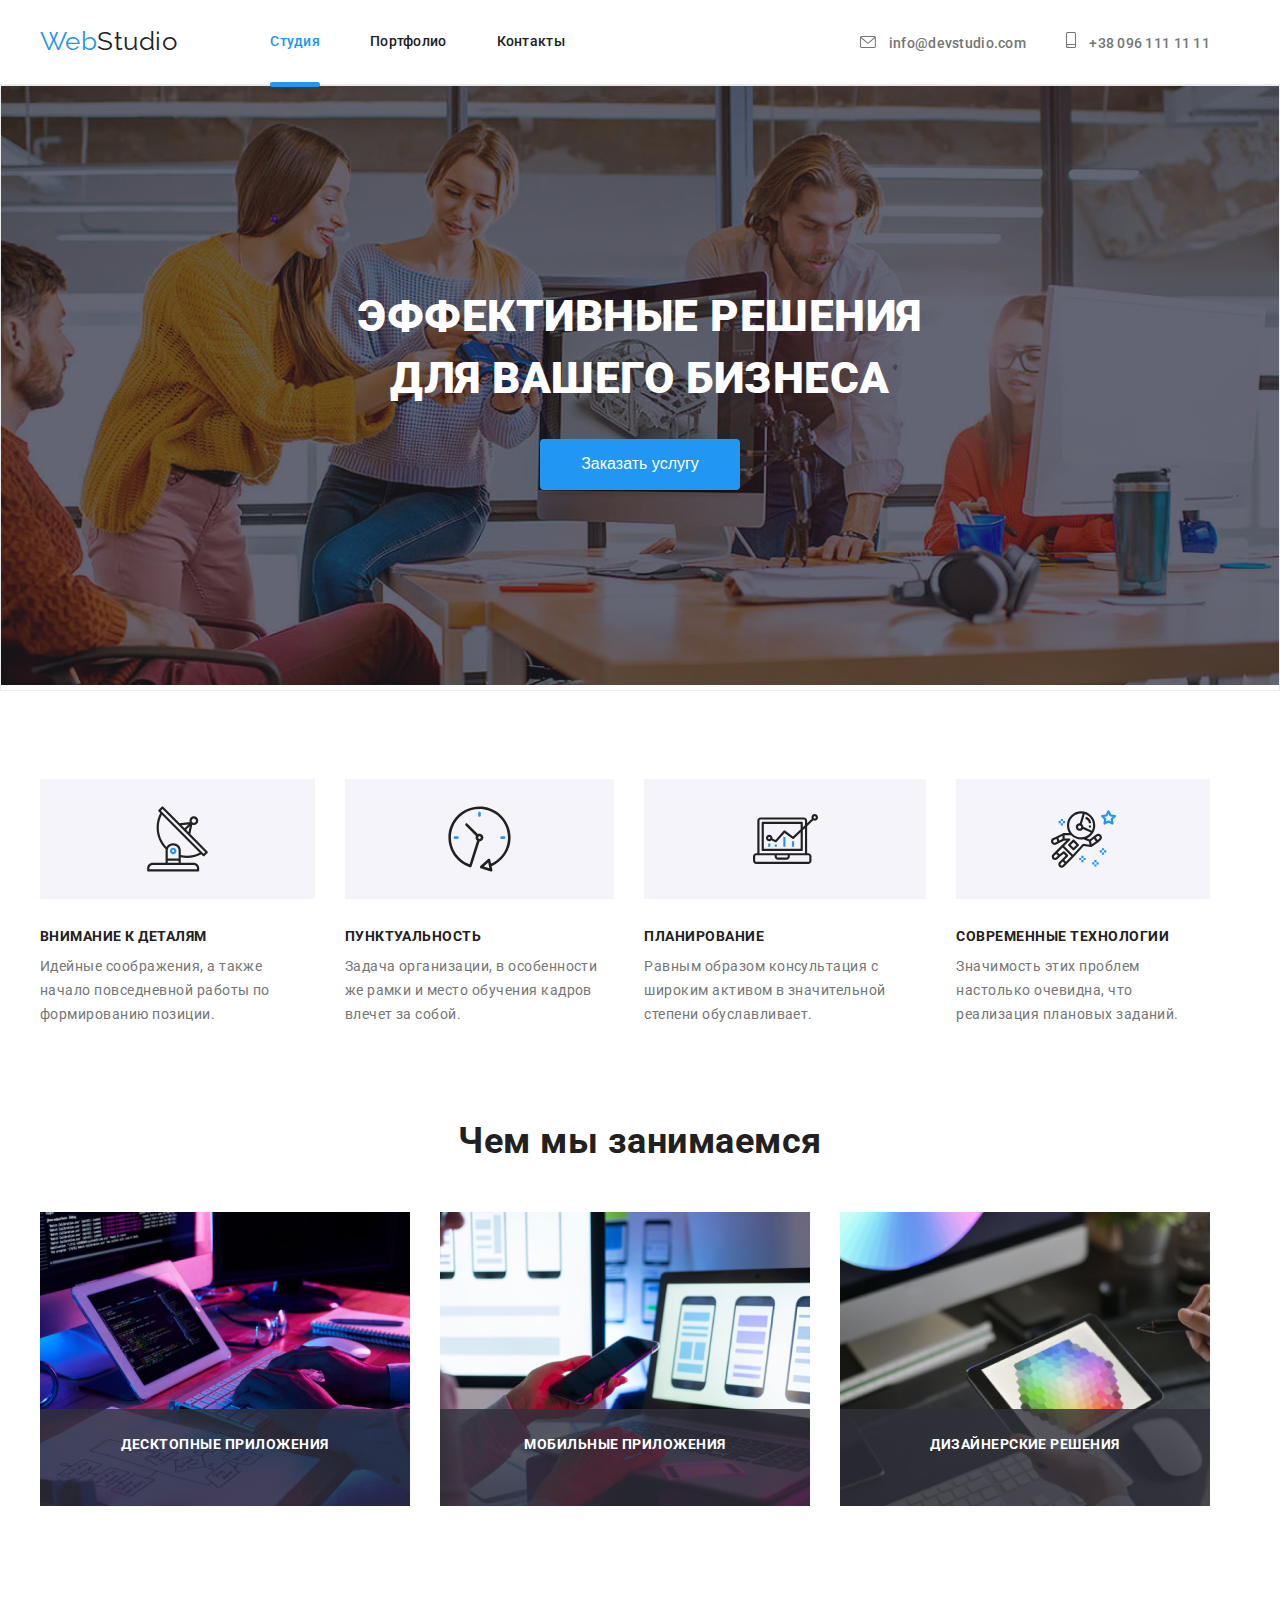
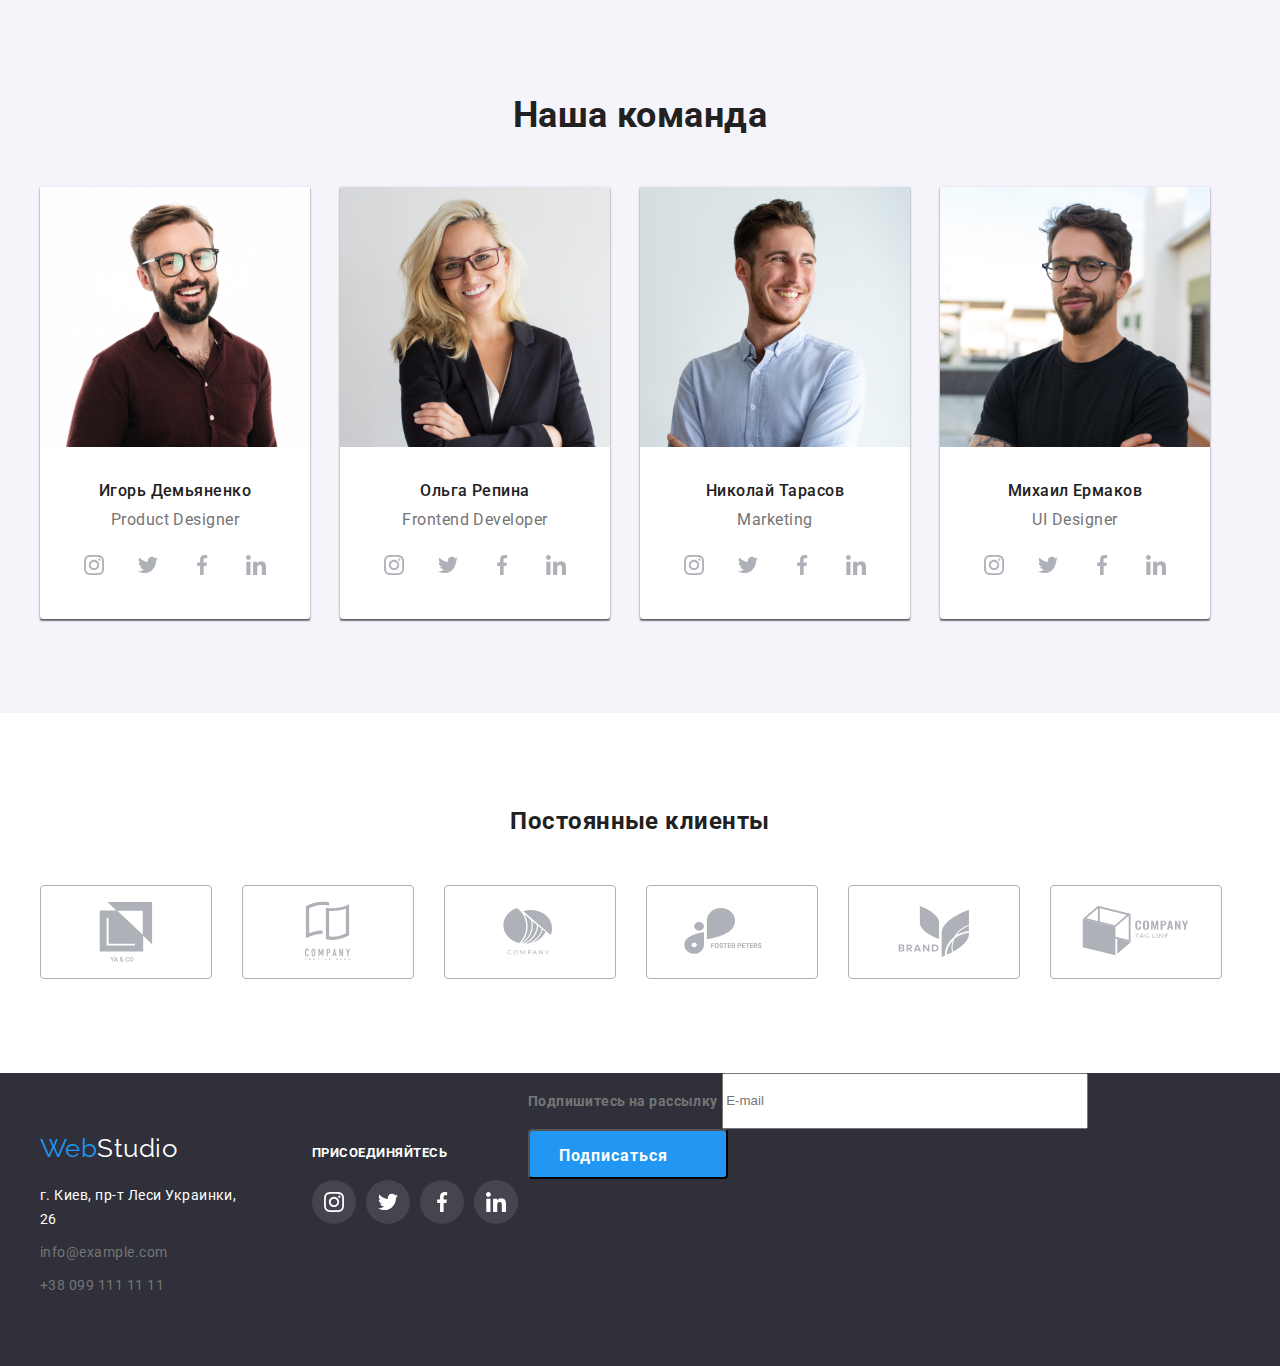
==== index.html @ f51bb078 "hw" ====
<!DOCTYPE html>
<html lang="ru">

<head>
    <meta charset="UTF-8">
    <meta http-equiv="X-UA-Compatible" content="IE=edge">
    <meta name="viewport" content="width=device-width, initial-scale=1.0">
    <title>Document</title>
    <link rel="preconnect" href="https://fonts.googleapis.com">
    <link rel="preconnect" href="https://fonts.gstatic.com" crossorigin>
    <link
        href="https://fonts.googleapis.com/css2?family=Raleway:wght@700&family=Roboto:wght@400;500;700;900&display=swap"
        rel="stylesheet">

    <link rel="stylesheet" href="https://cdnjs.cloudflare.com/ajax/libs/modern-normalize/1.1.0/modern-normalize.min.css"
        integrity="sha512-wpPYUAdjBVSE4KJnH1VR1HeZfpl1ub8YT/NKx4PuQ5NmX2tKuGu6U/JRp5y+Y8XG2tV+wKQpNHVUX03MfMFn9Q=="
        crossorigin="anonymous" referrerpolicy="no-referrer" />
    <link rel="stylesheet" href="./css/style.css" />
</head>

<body style="font-family:Roboto">

    <header class="header">
        <div class="container">
            <nav class="header-nav">
                <a href="index.html" class="logo-header" lang="en"><span class="logo-first">Web</span><span
                        class="logo-second">Studio</span></a>

                <ul class="site-nav-list">
                    <li class="item"><a href="index.html" class="link current">Студия</a></li>
                    <li class="item"><a href="portfolio.html" class="link">Портфолио</a></li>
                    <li class="item"><a href="" class="link">Контакты</a></li>
                </ul>
            </nav>
            <ul class="adress-nav">

                <li class="item"><a href="mailto:info@devstudio.com" class="header-adress">
                        <svg class="ico-adress" width="16" height="12">
                            <use href="./symbol-defs.svg#icon-mail"></use>
                        </svg>
                        info@devstudio.com</a>
                </li>

                <li class="item"><a href="tel:+380961111111" class="header-adress">
                        <svg class="ico-adress" width="10" height="16">
                            <use href="./symbol-defs.svg#icon-tel"></use>
                        </svg>
                        +38 096 111 11 11</a></li>
            </ul>
        </div>
    </header>

    <main>
        <!---------- Hero ---------->
        <div class="overlay">
            <section class="hero">

                <h1 class="hero-title">Эффективные решения<br>для вашего бизнеса</h1>
                <button type="button" cursor=pointer class="button" data-modal-open>Заказать услугу</button>

            </section>

        </div>


        <!---------- Преимущества ---------->
        <section class="section-advantage">
            <div class="container">
                <div class="container-advantage">
                    <!---------- <h2 >Преимущества WebStudio</h2> ---------->
                    <ul class="list">



                        <li class="list-item">
                            <div class="advantage-div">
                                <svg class="ico-advantage" width="65" height="70">
                                    <use href="./symbol-defs.svg#icon-antenna"></use>
                                </svg>
                            </div>
                            <h3 class="advantage-title">Внимание к деталям</h3>
                            <p class="advantage-paragraph">Идейные соображения, а также начало повседневной работы по
                                формированию позиции.</p>
                        </li>



                        <li class="list-item">
                            <div class="advantage-div">
                                <svg class="ico-advantage" width="65" height="70">
                                    <use href="./symbol-defs.svg#icon-clock"></use>
                                </svg>
                            </div>
                            <h3 class="advantage-title">Пунктуальность</h3>
                            <p class="advantage-paragraph">Задача организации, в особенности же рамки и место обучения
                                кадров влечет за собой.</p>
                        </li>
                        <li class="list-item">
                            <div class="advantage-div">
                                <svg class="ico-advantage" width="65" height="70">
                                    <use href="./symbol-defs.svg#icon-diagram"></use>
                                </svg>
                            </div>
                            <h3 class="advantage-title">Планирование</h3>
                            <p class="advantage-paragraph">Равным образом консультация с широким активом в значительной
                                степени обуславливает.</p>
                        </li>
                        <li class="list-item">
                            <div class="advantage-div">
                                <svg class="ico-advantage" width="65" height="70">
                                    <use href="./symbol-defs.svg#icon-astronaut"></use>
                                </svg>
                            </div>
                            <h3 class="advantage-title">Современные технологии</h3>
                            <p class="advantage-paragraph">Значимость этих проблем настолько очевидна, что реализация
                                плановых заданий.</p>
                        </li>
                    </ul>
                </div>
            </div>
        </section>

        <!-------- Чем мы занимаемся -------->

        <section class="projects">
            <div class="container">
                <h2 class="section-title">Чем мы занимаемся</h2>

                <ul class="projects-list">
                    <div class="parent">
                        <li class="item"><img src="images/img.jpeg" width="370" alt="pc"></li>
                        <p class="projects-title">Десктопные приложения</p>
                    </div>
                    <div class="parent">
                        <li class="item"><img src="images/box2.jpeg" width="370" alt="смарт"></li>
                        <p class="projects-title">Мобильные приложения</p>
                    </div>
                    <div class="parent">
                        <li class="item"><img src="images/box3.png" width="370" alt="дизайн"></li>
                        <p class="projects-title">Дизайнерские решения</p>
                    </div>
                </ul>
            </div>
        </section>

        <!-------- Наша команда -------->

        <section class="team">
            <div class="container">

                <h2 class="section-title">Наша команда</h2>

                <ul class="team-list">
                    <div class="card">
                        <li class="team-item">
                            <img class="team-img" src="images/img1.jpeg" width="270" alt="описание">
                            <h3 class="team-title">Игорь Демьяненко</h3>
                            <p class="team-paragraph">Product Designer</p>
                            <ul class="team-social">
                                <li class="social-item">
                                    <a href="" class="social-link">
                                        <svg class="social-icon" width=20 height=20>
                                            <use href="./symbol-defs.svg#icon-instagram"></use>
                                        </svg>
                                    </a>
                                </li>
                                <li class="social-item">
                                    <a href="" class="social-link">
                                        <svg class="social-icon" width=20 height=20>
                                            <use href="./symbol-defs.svg#icon-twitter"></use>
                                        </svg>
                                    </a>
                                </li>
                                <li class="social-item">
                                    <a href="" class="social-link">
                                        <svg class="social-icon" width=20 height=20>
                                            <use href="./symbol-defs.svg#icon-facebook"></use>
                                        </svg>
                                    </a>
                                </li>
                                <li class="social-item">
                                    <a href="" class="social-link">
                                        <svg class="social-icon" width=20 height=20>
                                            <use href="./symbol-defs.svg#icon-linkedin"></use>
                                        </svg>
                                    </a>
                                </li>
                            </ul>
                        </li>
                    </div>
                    <div class="card">
                        <li class="team-item">
                            <img class="team-img" src="images/img2.jpeg" width="270" alt="описание">
                            <h3 class="team-title">Ольга Репина</h3>
                            <p class="team-paragraph">Frontend Developer</p>
                            <ul class="team-social">
                                <li class="social-item">
                                    <a href="" class="social-link">
                                        <svg class="social-icon" width=20 height=20>
                                            <use href="./symbol-defs.svg#icon-instagram"></use>
                                        </svg>
                                    </a>
                                </li>
                                <li class="social-item">
                                    <a href="" class="social-link">
                                        <svg class="social-icon" width=20 height=20>
                                            <use href="./symbol-defs.svg#icon-twitter"></use>
                                        </svg>
                                    </a>
                                </li>
                                <li class="social-item">
                                    <a href="" class="social-link">
                                        <svg class="social-icon" width=20 height=20>
                                            <use href="./symbol-defs.svg#icon-facebook"></use>
                                        </svg>
                                    </a>
                                </li>
                                <li class="social-item">
                                    <a href="" class="social-link">
                                        <svg class="social-icon" width=20 height=20>
                                            <use href="./symbol-defs.svg#icon-linkedin"></use>
                                        </svg>
                                    </a>
                                </li>
                            </ul>
                        </li>
                    </div>
                    <div class="card">
                        <li class="team-item">
                            <img class="team-img" src="images/img3.jpeg" width="270" alt="описание">
                            <h3 class="team-title">Николай Тарасов</h3>
                            <p class="team-paragraph">Marketing</p>
                            <ul class="team-social">
                                <li class="social-item">
                                    <a href="" class="social-link">
                                        <svg class="social-icon" width=20 height=20>
                                            <use href="./symbol-defs.svg#icon-instagram"></use>
                                        </svg>
                                    </a>
                                </li>
                                <li class="social-item">
                                    <a href="" class="social-link">
                                        <svg class="social-icon" width=20 height=20>
                                            <use href="./symbol-defs.svg#icon-twitter"></use>
                                        </svg>
                                    </a>
                                </li>
                                <li class="social-item">
                                    <a href="" class="social-link">
                                        <svg class="social-icon" width=20 height=20>
                                            <use href="./symbol-defs.svg#icon-facebook"></use>
                                        </svg>
                                    </a>
                                </li>
                                <li class="social-item">
                                    <a href="" class="social-link">
                                        <svg class="social-icon" width=20 height=20>
                                            <use href="./symbol-defs.svg#icon-linkedin"></use>
                                        </svg>
                                    </a>
                                </li>
                            </ul>
                        </li>
                    </div>
                    <div class="card">
                        <li class="team-item">
                            <img class="team-img" src="images/img4.jpeg" width="270" alt="описание">
                            <h3 class="team-title">Михаил Ермаков</h3>
                            <p class="team-paragraph">UI Designer</p>
                            <ul class="team-social">
                                <li class="social-item">
                                    <a href="" class="social-link">
                                        <svg class="social-icon" width=20 height=20>
                                            <use href="./symbol-defs.svg#icon-instagram"></use>
                                        </svg>
                                    </a>
                                </li>
                                <li class="social-item">
                                    <a href="" class="social-link">
                                        <svg class="social-icon" width=20 height=20>
                                            <use href="./symbol-defs.svg#icon-twitter"></use>
                                        </svg>
                                    </a>
                                </li>
                                <li class="social-item">
                                    <a href="" class="social-link">
                                        <svg class="social-icon" width=20 height=20>
                                            <use href="./symbol-defs.svg#icon-facebook"></use>
                                        </svg>
                                    </a>
                                </li>
                                <li class="social-item">
                                    <a href="" class="social-link">
                                        <svg class="social-icon" width=20 height=20>
                                            <use href="./symbol-defs.svg#icon-linkedin"></use>
                                        </svg>
                                    </a>
                                </li>
                            </ul>
                        </li>
                    </div>
                </ul>
            </div>
        </section>

<!------ ПОСТОЯННЫЕ КЛИЕНТЫ ------>

        <section class="clients">
            <div class="container">
                <h2 class="clients-title">Постоянные клиенты</h2>
                <ul class="clients-list">
                    <li class="clients-item">
                        <a href="" class="clients-link">
                            <svg class="clients-icon" width=106 height=60>
                                <use href="./symbol-defs.svg#icon-group"></use>
                            </svg>
                        </a>
                    </li>
                    <li class="clients-item">
                        <a href="" class="clients-link">
                            <svg class="clients-icon">
                                <use href="./symbol-defs.svg#icon-two"></use>
                            </svg>
                        </a>
                    </li>
                    <li class="clients-item">
                        <a href="" class="clients-link">
                            <svg class="clients-icon">
                                <use href="./symbol-defs.svg#icon-three"></use>
                            </svg>
                        </a>
                    </li>
                    <li class="clients-item">
                        <a href="" class="clients-link">
                            <svg class="clients-icon">
                                <use href="./symbol-defs.svg#icon-four"></use>
                            </svg>
                        </a>
                    </li>
                    <li class="clients-item">
                        <a href="" class="clients-link">
                            <svg class="clients-icon">
                                <use href="./symbol-defs.svg#icon-five"></use>
                            </svg>
                        </a>
                    </li>
                    <li class="clients-item">
                        <a href="" class="clients-link">
                            <svg class="clients-icon">
                                <use href="./symbol-defs.svg#icon-six"></use>
                            </svg>
                        </a>
                    </li>
                </ul>
            </div>
        </section>
    </main>
    <!-- Футер -->
    <footer class="footer">
        <div class="container">
            <div class="test">
                <div class="footer-logo">
                    <a href="" class="link" lang="en"><span class="logo-first">Web</span><span
                            class="logo-second-footer">Studio</span></a>

                    <ul class="footer-list">
                        <li class="footer-item">
                            <address class="footer-adress">г. Киев, пр-т Леси Украинки, 26</address>
                        </li>
                        <li class="footer-item"> <a href="mailto:info@example.com"
                                class="footer-contacts">info@example.com</a>
                        </li>
                        <li class="footer-item"><a href="tel:+380991111111" class="footer-contacts">+38 099 111 11
                                11</a>
                        </li>
                    </ul>
                </div>
                <div>
                    <h5 class="social-title">ПРИСОЕДИНЯЙТЕСЬ</h5>
                    <ul class="footer-social">
                        <li class="footer-social-item">
                            <a href="" class="footer-social-link">
                                <svg class="footer-social-icon" width=20 height=20>
                                    <use href="./symbol-defs.svg#icon-instagram"></use>
                                </svg>
                            </a>
                        </li>
                        <li class="footer-social-item">
                            <a href="" class="footer-social-link">
                                <svg class="footer-social-icon" width=20 height=20>
                                    <use href="./symbol-defs.svg#icon-twitter" class="qqq"></use>
                                </svg>
                            </a>
                        </li>
                        <li class="footer-social-item">
                            <a href="" class="footer-social-link">
                                <svg class="footer-social-icon" width=20 height=20>
                                    <use href="./symbol-defs.svg#icon-facebook"></use>
                                </svg>
                            </a>
                        </li>
                        <li class="footer-social-item">
                            <a href="" class="footer-social-link">
                                <svg class="footer-social-icon" width=20 height=20>
                                    <use href="./symbol-defs.svg#icon-linkedin"></use>
                                </svg>
                            </a>
                        </li>
                    </ul>
                </div>
                </ul>
            
                    <form class="footer-submit">
                        <div class="footer-submit-container">
                            <b class="submit-title">Подпишитесь на рассылку</b>
                            
                                <label for="email" class="footer-label"></label>
                                <input type="email"
                                name="mail"
                                id="email"
                                class="footer-submit-input"
                                placeholder="E-mail">
                                <button type="submit" class="footer-submit-button">Подписаться
                                    <svg class="send-icon" width="24px" height="24px">
                                        <use href="/symbol-defs.svg#icon-send"></use>
                                    </svg>
                                </button>
                        </div>
                    </form>
                    
            </div>
        
    </footer>

<div class="backdrop is-hidden" data-modal>
    <div class="modal">
        
        
        <form class="modal-form">
            <b class="modal-title">Оставьте свои данные, мы вам перезвоним</b>
            <div class="form-field">      
                
                <label for="name" class="label-title" class="input-label">Имя</label>
                <span class="input-wrap">
                <input type="text" class="input-field" name="name" id="name" autofocus placeholder="">
                <svg class="modal-icon" width="12px" height="12px">
                    <use href="./symbol-defs.svg#icon-name"></use>
                </svg>  
                </span>
            </div>
            <div class="form-field">
                <label for="tel" class="label-title">Телефон</label>
                <span class="input-wrap">
                    <input type="text" class="input-field" name="name" id="name" autofocus placeholder="">
                    <svg class="modal-icon" width="12px" height="12px">
                        <use href="./symbol-defs.svg#icon-tel"></use>
                    </svg>  
                    </span>
            </div>
            <div class="form-field" class="label-title">
                <label for="mail" class="label-title">Почта</label>
                <span class="input-wrap">
                    <input type="text" class="input-field" name="name" id="name" autofocus placeholder="">
                    <svg class="modal-icon" width="12px" height="12px">
                        <use href="./symbol-defs.svg#icon-mail"></use>
                    </svg>  
                    </span>
            </div>
            <div class="form-field">
                <label for="comment" class="label-title">Комментарий</label>
                <textarea name="comment" id="comment" class="textarea" placeholder="Введите текст" class="modal-comment"></textarea>
            </div>
            <div class="form-field">
                <label class="checkbox-link">
                    <input type="checkbox" name="license" id="license" class="checkbox">
                    Соглашаюсь с рассылкой и принимаю 
                    <a href="">Условия договора</a>
                </label>
            </div>
            <button type="submit" class="modal-send">Отправить</button>
        </form>
        
        <button type="button" class="btn-close" data-modal-close>x</button>
    </div>
</div>

<script src="./js/modal.js"></script>
</body>

</html>
---- css/style.css ----
:root {
    --accent-color: #2196F3;
    --primary-text-color: #757575;
    --title-color: #212121;
    --background-color: #FFFFFF;
    --hero-background: #2F303A;
    --portfolio-button: #F5F4FA; 

}

body {
    background-color: #FFFFFF;
    color: #757575;
    font-family: -apple-system, BlinkMacSystemFont, 'Segoe UI', Roboto, Oxygen, Ubuntu, Cantarell, 'Open Sans', 'Helvetica Neue', sans-serif, sans-serif;
    letter-spacing: 0.03em;
    margin: 0;
}

.header {
    border-bottom: 1px solid #ECECEC;;
}

p, h1, h2, h3, h4, h5, h6 {
    margin-top: 0;
    margin-bottom: 0;
}

ul {
    margin-bottom: 0;
    margin-top: 0;
    padding-left: 0;
}

.list {
    list-style:none;
    display: flex;
    margin-bottom: 94px;
}
link {
    text-decoration: none;
}
.site-nav-list {
    list-style-type:none;
}

.container {
    width: 1200px;
    padding-left: 15px;
    padding-right: 15px;
    margin: 0 auto;
}

.header .container {
    display: flex;
    
}



.header-nav {
    display: flex;
    align-items: center;
    
}
.adress-nav {
    display: flex;
    align-items: center;
 
    

}
.adress-nav .item {
    margin-left: 10px;
    margin-right: 30px;
    list-style: none;
    padding-top: 32px;
    padding-bottom: 32px;
    
}





/* logo */
.logo-first {
    color: var(--accent-color);
    font-family: "Raleway";    
    font-weight: 700px;
    font-size: 26px;
    line-height: 1.2;
    
    
}

.logo-header {
    text-decoration: none;
}

.site-nav-list .link {
    text-decoration: none;
}

.adress-nav .header-adress {
    text-decoration: none;
}


.logo-second {
    color: var(--title-color);
    font-family: "Raleway";    
    font-weight: 700px;
    font-size: 26px;
    line-height: 1.2;
    
    
}   
/* site-nav */

.site-nav-list {
    display: flex;
    margin-left: 93px;  
   
    
    
}





.site-nav-list .link {
    display: block;
    margin-right: 50px;
    padding-top: 32px;
    padding-bottom: 32px;
    transition-timing-function: cubic-bezier(0.4, 0, 0.2, 1);
    transition-duration: 250ms;
    position: relative;
    
    

    color: var(--title-color);
    font-weight: 500;
    font-size: 14px;
    line-height: 1.14;
    letter-spacing: 0.02em;

}

.link.current::after {
    content: "";
    display: block;
    width: 100%;
    height: 5px;
    background-color: var(--accent-color);
    position: absolute;
    left: 0;
    bottom: 0;
    margin-bottom: -5px;
    border-radius: 30px;
}

.site-nav-list .link:hover,
.site-nav-list .link:focus,
.site-nav-list .link.current {
    color: var(--accent-color);
}

.adress-nav {
    display: flex;
    margin-left: auto;

}

.site-nav-list .item:last-child {
    margin-right: 0px;
    
}


/* Адрес */
.header-adress {


    color: var(--primary-text-color);
    font-weight: 500;
    font-size: 14px;
    line-height: 1.14;
    letter-spacing: 0.02em;
    

    padding-top: 32px;
    padding-bottom: 32px;
}

.header-adress:hover use,
.header-adress:focus use, 
.header-adress:hover,
.header-adress:focus {
    fill: var(--accent-color);
    color: var(--accent-color);
}

.ico-adress {
    fill: var(--primary-text-color);
    margin-right: 10px;
    transition-timing-function: cubic-bezier(0.4, 0, 0.2, 1);
    transition-duration: 250ms;
    
}

.ico-adress:hover {
    fill: var(--accent-color);
}

/* hero */
.hero {
    
    text-align: center;
    border: 1px solid #ECECEC;
    margin-bottom: 94px;
    padding: 200px 0;
    
}


 
.overlay {

    
    height: 600px;
    max-width: 1600px;
    margin-right: auto;
    margin-left: auto;
    margin-bottom: 94px;
    
    background-size: cover;
    background-position: center;
    background-repeat: no-repeat;
    background-color: #2F303A66;
    background-image: linear-gradient(
        to right,
        rgba(47, 48, 58, 0.4),
        rgba(47,48,58, 0.4)
        ),    
     url(../images/HeroOverlay.jpeg);    
}

.hero-title {

    margin-top: 0;
    margin-bottom: 0;
    color: var(--background-color);
    font-style: normal;
    font-weight: 900;
    font-size: 44px;
    line-height: 1.4;
    text-transform: uppercase;
    padding-bottom: 30px;
    

}

.button {
    background-color: var(--accent-color);
    color: var(--background-color);
    font-weight: 700px;
    font-size: 16px;
    line-height: 1.9;
    border-radius: 4px;
    box-shadow: 0px 4px 4px rgba(0, 0, 0, 0.15);
    min-width: 200px;
    border: none;
    cursor: pointer;
    padding: 10px 32px;
    transition-timing-function: cubic-bezier(0.4, 0, 0.2, 1);
    transition-duration: 250ms;
    
}

button:hover,
button:focus {
    background-color: #188CE8;
    
}









/* Преимущества */

.section-advantage .list {
    display: flex;
    margin-bottom: 94px;
    
}

.list .list-item::before {
    display: inline-block;
    content: ;
    width: 120px;
    height: 270px;
    background-size: contain;
    background-repeat: no-repeat;
    border: 1px solid ;
    background-position: center;
    
    
}
.ico-advantage {
    display: block;
    /* object-fit: contain; */
    margin-bottom: 30px;
    height: 100%;
    width: 100%;
    height: 70;
    width: 65px;
    margin-left: auto;
    margin-right: auto;
    
    
    
}


.advantage-div {
    background-color: #F5F4FA;
    height: 120px;
    
    margin-bottom: 30px;
    margin-right: 30px;
    
}



.advantage-div .list-item {
    background-color: var(--background-color)
}

.advantage-paragraph {
    margin-right: 30px;
}

.container-advantage {
    align-content: stretch;
}

.advantage-title {
    color: var(--title-color);
    font-weight: 700;
    font-size: 14px;
    line-height: 1.14;
    margin-bottom: 10px;
    text-transform: uppercase;
}

.advantage-paragraph {
    font-weight: 400px;
    font-size: 14px;
    line-height: 1.7;
    
}

/* Чем мы занимаемся */



.section-title {
    color: var(--title-color);
    font-weight: 700;
    font-size: 36px;
    line-height: 1.17;
    text-align: center;
    margin-bottom: 50px;
    
}

.parent {
    position: relative;
    width: 370px;
    height: 294px;
    margin-right: 30px;
    margin-bottom: 94px;
}

.projects-title {
    background-color:  #2F303ACC;
    color: var(--background-color);
    width: 370px;
    height: 70px;
    position: absolute;
    bottom: 0;
    text-align: center;
    padding-top: 27px;
    text-transform: uppercase;
    font-size: 14px;
    font-weight: 700;
    
}

.projects .projects-list{
    display: flex;
}

.projects-list {
    list-style: none;
}
 

/* Наша команда */

.team {
    padding: 94px 0;
    background-color: var(--portfolio-button);
}


.team-list {
    display: flex;
    
    
}
.team-list {
    list-style:none;

}

.card:not(:last-child) {
    margin-right: 30px;
}

.team-title {
    color: var(--title-color);
    font-weight: 500;
    font-size: 16px;
    line-height: 1.19;
    text-align: center;
}
.team-paragraph {
    font-size: 16px;
    line-height: 1.19;
    text-align: center;
    margin-bottom: 16px;
}
.team-img {
    padding-bottom: 30px;
}

.team-item {
    box-shadow: 0px 1px 3px rgba(0, 0, 0, 0.12), 0px 1px 1px rgba(0, 0, 0, 0.14), 0px 2px 1px rgba(0, 0, 0, 0.2);
}

.team-title {
    padding-bottom: 10px;
    border-radius: 0px 0px 4px 4px;
}

.card {
    background-color: #fff;
    border-radius:  0px 0px 4px 4px;
    box-shadow: 0px 1px 3px rgba(0, 0, 0, 0.12), 0px 1px 1px rgba(0, 0, 0, 0.14), 0px 2px 1px rgba(0, 0, 0, 0.2);   
}

.team-social {
    display: flex;
    justify-content: center;
    list-style: none;



}

.social-item {
    height: 44px;
    width: 44px;
    display: flex;
    align-items: center;
    justify-content: center;
    border-radius: 50%;
    background-color: #FFFFFF;
    margin-bottom: 30px;
    margin-right: 10px;
    transition-timing-function: cubic-bezier(0.4, 0, 0.2, 1);
    transition-duration: 250ms;

}



.social-item:hover use,
.social-item:hover {
    fill: var(--background-color);
    background-color: var(--accent-color);
    transition: cubic-bezier(0.4, 0, 0.2, 1);
}

.social-item:last-child {
    margin-right: 0px;  
}



/* ------Постоянные киенты------ */

.clients-title {
    text-align: center;
    color: var(--title-color);
    margin-top: 94px;
    margin-bottom: 50px;
}

.clients-list {
    display: flex;
    list-style: none;
    margin-bottom: 94px;

}

.clients-icon {
    
    padding-right: 25px;
    padding-left: 25px;
    justify-content: center;
    text-align: center; 
    align-items: center;
    

}

.clients-link {
    display: flex;
    width: 100%;
    height: 100%;
    justify-content: center;
    align-items: center;
}



.clients-item {
    width: 170px;
    height: 92px;
    border: 1px solid #AFB1B8;
    border-radius: 4px;
    transition-timing-function: cubic-bezier(0.4, 0, 0.2, 1);
    transition-duration: 250ms;

}

.clients-item use {
    fill: #afb1b8;
    
}

.clients-item:hover use,
.clients-item:hover {
    fill: var(--accent-color);
    border-color: var(--accent-color);
    
}

.clients-item:not(:last-child) {
    margin-right: 30px;
}

/* Футер */
.logo-second-footer{
    color: var(--background-color);
    font-family: "Raleway";    
    font-weight: 700px;
    font-size: 26px;
    line-height: 1.2;
   
}

.footer-list {
    padding-bottom: 60px;
    padding-top: 20px;
    list-style:none;
}
.footer-list .footer-item {
    margin-bottom: 9px;
}

.footer-logo {
    padding-top: 60px;
    margin-right: 70px;
}

.footer {
    background-color: var(--hero-background);

}
.footer-adress {
    color: var(--background-color);
    font-style: normal;
    font-weight: 400;
    font-size: 14px;
    line-height: 1.7;
}
.footer-contacts {
    color: var(--primary-text-color);
    font-weight: 400;
    font-size: 14px;
    line-height: 24px;
    transition-timing-function: cubic-bezier(0.4, 0, 0.2, 1);
    transition-duration: 250ms;
}
.footer-contacts:focus,
.footer-contacts:hover {
    color: var(--accent-color);
}

.test {
    display: flex;
}

.footer .link {
    text-decoration: none;
}

.footer-list .footer-contacts {
    text-decoration: none;
}

.footer-social {
    display: flex;
    justify-content: center;
    list-style: none;
}



.footer-social-link {
    display: flex;
    justify-content: center;
    text-align: center;
    
    
}

.footer-social-item:hover {
    background-color: var(--accent-color);

} 

.social-title {
    margin-top: 72px;
    margin-bottom: 20px;
    color: #FFFFFF;
    
}

.footer-social-item {
    height: 44px;
    width: 44px;
    display: flex;
    align-items: center;
    justify-content: center;
    border-radius: 50%;
    background: #FFFFFF1A;
    transition-timing-function: cubic-bezier(0.4, 0, 0.2, 1);
    transition-duration: 250ms;
    margin-bottom: 30px;
    margin-right: 10px;
}

.social-icon {
    fill: #AFB1B8;
    ;
}

.social-item:last-child {
    margin-right: 0px;  
}

.footer-social-icon {
    fill: #ffffff;
}


/* Портфолио */

/* Портфолио хедер */

.portfolio-buttons {
    display: flex;
    justify-content: center;
    margin-bottom: 50px;
    margin-top: 94px;
    list-style: none;
    
   
     
}

.portfolio-button {
    border-radius: 4px; 
    border: none;
    padding: 6px 22px;
}



.portfolio-title {
    color: var(--title-color);
    font-weight: 700;
    font-size: 18px;
    line-height: 2;
    letter-spacing: 0.06em;
    padding-left: 24px;
    padding-top: 20px;
}

.portfolio-paragraph {
    color: var(--primary-text-color);
    font-weight: 400;
    font-size: 16px;
    line-height: 1.9;
    letter-spacing: 0.03em;
    padding-left: 24px;
    padding-bottom: 20px;
    
}
.portfolio-button {
    background-color: var(--portfolio-button);
    color: var(--title-color);
    font-weight: 500;
    font-size: 16px;
    line-height: 1.6;
    letter-spacing: 0.03em;
    margin-right: 8px; 
    transition-timing-function: cubic-bezier(0.4, 0, 0.2, 1);
    transition-duration: 250ms;
}



.parent-paragraph {
    position: absolute;
    top: 0;
    left: 0;
    background-color:  #2196F3E5;
    width: 100%;
    height: 100%;
    padding-top: 63px;
    padding-bottom: 63px;
    padding-left: 24px;
    padding-right: 24px;
    font-size: 18px;
    color: #FFFFFF;
    line-height: 28px;
    transform: translateY(100%);
    transition: transform 250ms;
    
}



.portfolio-parent {
   position: relative;
   overflow: hidden;   
}

.portfolio-parent:hover .parent-paragraph {
    transform: translateY(-0%);
}



.portfolio-parent:hover .portfolio-parent {
    transform: translateY(-100%);
}



.portfolio-img {
    margin-bottom: 20px;
    width: 370px;
    height: 294px;
    
    
    
}
.portfolio-title {
    margin-bottom: 4px;
}


.portfolio-button:hover,
.portfolio-button:focus {
    color: var(--background-color);
    background-color: var(--accent-color);
    
}

/* list */

.portfolio-list {
    display: flex;
    flex-wrap: wrap;
    list-style: none;
    margin-bottom: 94px;
    
    
}

.portfolio-item {
    width: 370px;
    border-left: 1px solid #EEEEEE;
    border-right: 1px solid #EEEEEE;
    border-bottom: 1px solid #EEEEEE;
    margin-right: 30px;
    margin-bottom: 30px;
    transition-timing-function: cubic-bezier(0.4, 0, 0.2, 1);
    transition-duration: 250ms;
    
    
}




.portfolio-item:hover {
    box-shadow: 0px 1px 1px rgba(0, 0, 0, 0.12), 0px 4px 4px rgba(0, 0, 0, 0.06), 1px 4px 6px rgba(0, 0, 0, 0.16);
    
}

.portfolio-item:nth-child(3n) {
    margin-right: 0;

}

.portfolio-item:nth-last-child(-n+3) {
    margin-bottom: 0;
}



/* -------МОДАЛКА-------- */

.backdrop.is-hidden {
    opacity: 0;
    pointer-events: none;
    }


.btn-close {
    width: 30px;
    height: 30px;
    border: 1px solid #0000001A;
    border-radius: 50%;
    position: absolute;
    right: 8px;
    top: 8px;
    background-color: unset;
}

.modal {
    height: 581px;
    width: 528px;
    background-color: var(--background-color);
    border-radius: 5px;
    position: absolute;
    top: 50%;
    left: 50%;
    transform: translate(-50%, -50%);
}

.backdrop {
    position: fixed;
    width: 100vw;
    height: 100vh;
    background-color: rgba(0, 0, 0, 0.4);
    border-radius: 5px;
    left: 50%;
    top: 50%;
    transform: translate(-50%, -50%);

}

.form-field {
    display: flex;
    flex-direction: column;
    margin-right: 40px;
    margin-left: 40px;
    margin-bottom: 10px;
    margin-top: 0;
    
}

.modal-title {
    margin-top: 40px;
    margin-bottom: 12px;
    margin-right: 40px;
    margin-left: 40px;
    display: block;
    font-family: Roboto;
    font-size: 20px;
    font-style: normal;
    font-weight: 700;
    line-height: 23px;
    letter-spacing: 0.03em;
    text-align: center;
    color: var(--title-color);
    
}

.input-field {
    height: 40px;
    width: 100%;
    padding-left: 42px;
}

.input-field:focus + .input-label {
    color: red;
}

.comment-field {
    height: 120px;
    padding-bottom: 20px;
    
}

.textarea {
    resize: none;
    margin-bottom: 10px;
    padding-top: 12px;
    padding-bottom: 12px;
    padding-left: 16px;
    padding-right: 16px;
    width: 448px;
    height: 120px;
    font-size: 14px;
}

.checkbox {
    margin-right: 9px;
    display: block;
    
}

.modal-send {
    width: 200px;
    height: 50px;
    background-color: var(--accent-color);
    color: var(--background-color);
    display: block;
    margin: 0 auto;
    border: none;
    border-radius: 4px;
    
    
    
    
}

.modal-icon {
    position: absolute;
    left: 15px;
    top: 50%;
    transform: translateY(-50%);
    fill: var(--title-color);
}

.input-wrap {
    display: block;
    position: relative;
    
}

.modal-comment {
    height: 100%;
}

.label-title {
   
    margin-bottom: 4px;
    font-size: 12px;
}

.checkbox-link {
    
    margin-bottom: 30px;
    display: flex;
    white-space: nowrap;
    font-size: 14px;
    
    
}

.footer-label {
    
}

.footer-submit-button {
    background-color: var(--accent-color);
    height: 50px;
    width: 200px;
    border-radius: 4px;
    align-items: center;
    justify-content: center;
    color: var(--background-color);
    font-family: Roboto;
    font-size: 16px;
    font-style: normal;
    font-weight: 700;
    line-height: 30px;
    letter-spacing: 0.06em;
    text-align: center;
    

}

.footer-submit {
    
   
}

.footer-submit-input {
    width: 358px;
    height: 50px;
}

.submit-title {
    font-family: Roboto;
    font-size: 14px;
    font-style: normal;
    font-weight: 700;
    line-height: 16px;
    letter-spacing: 0.03em;
    text-align: left;

}

.footer-submit-container {
    justify-content: flex-end;
}
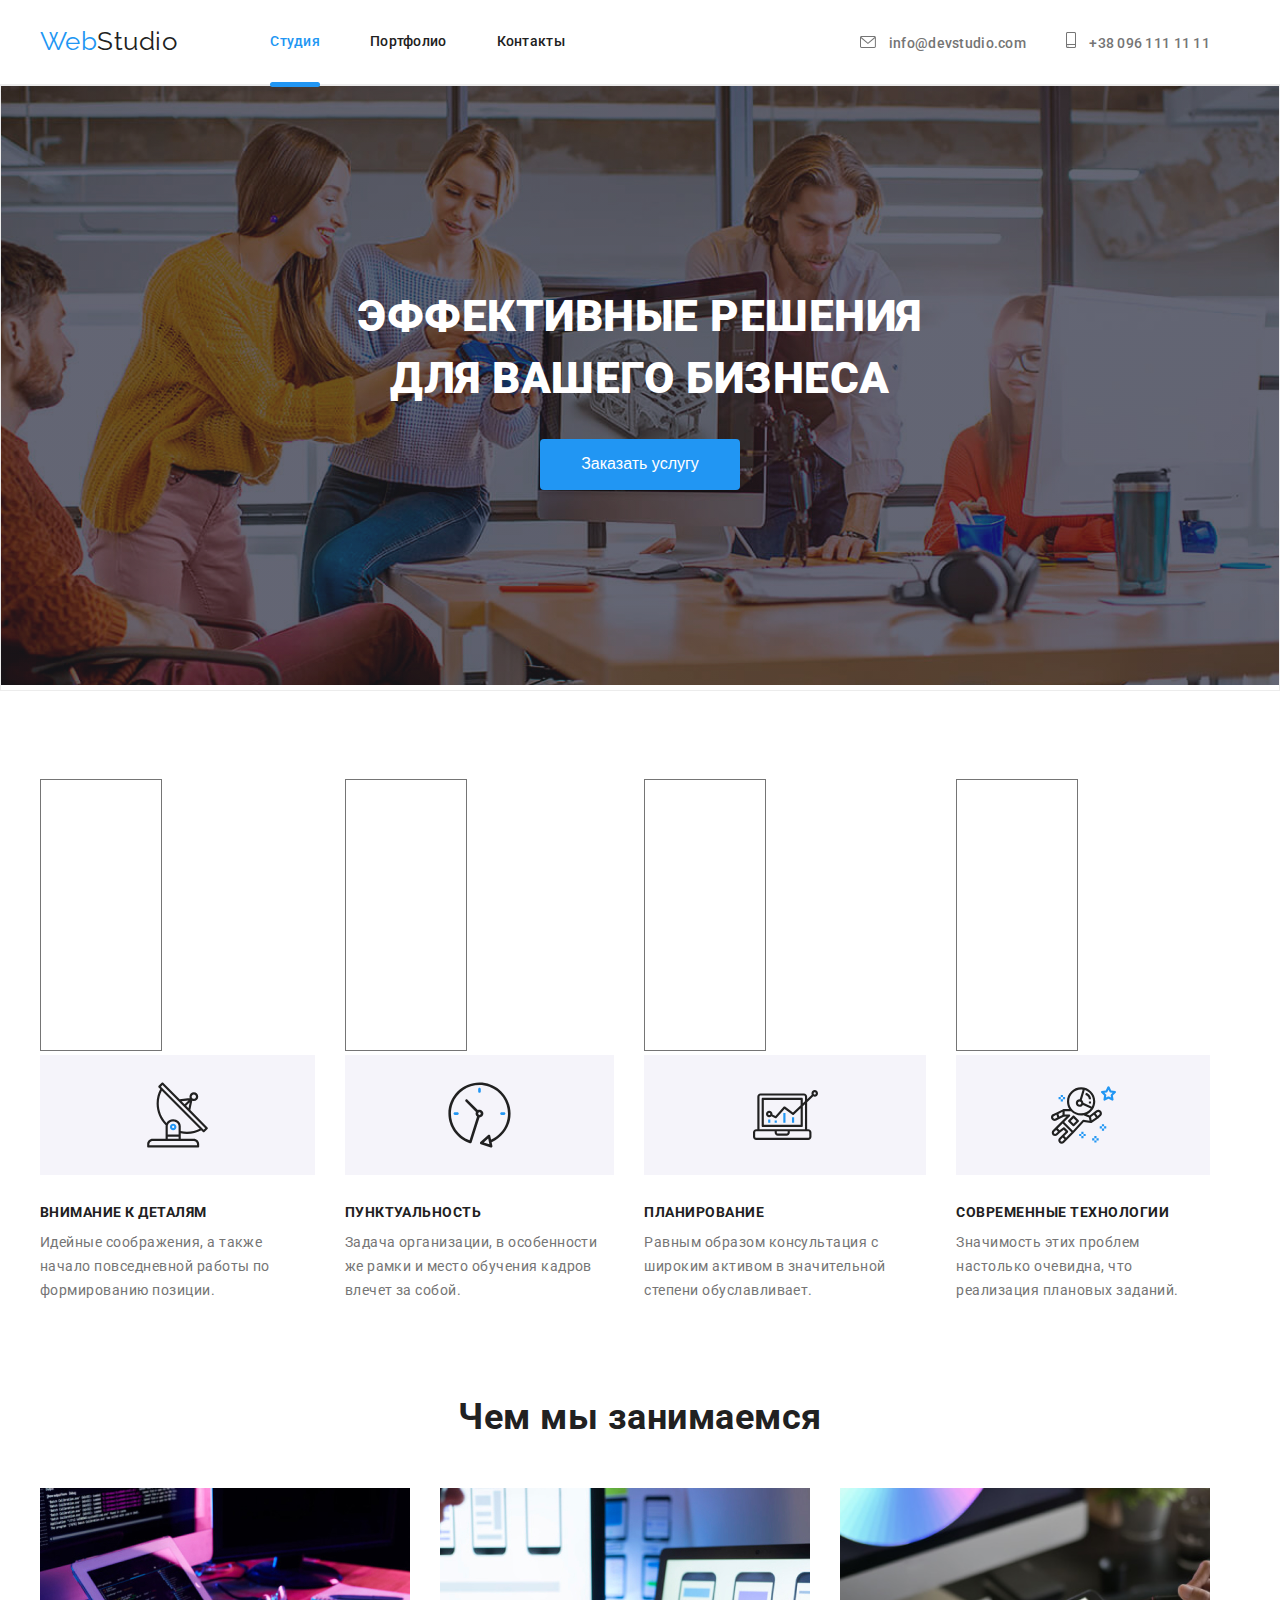
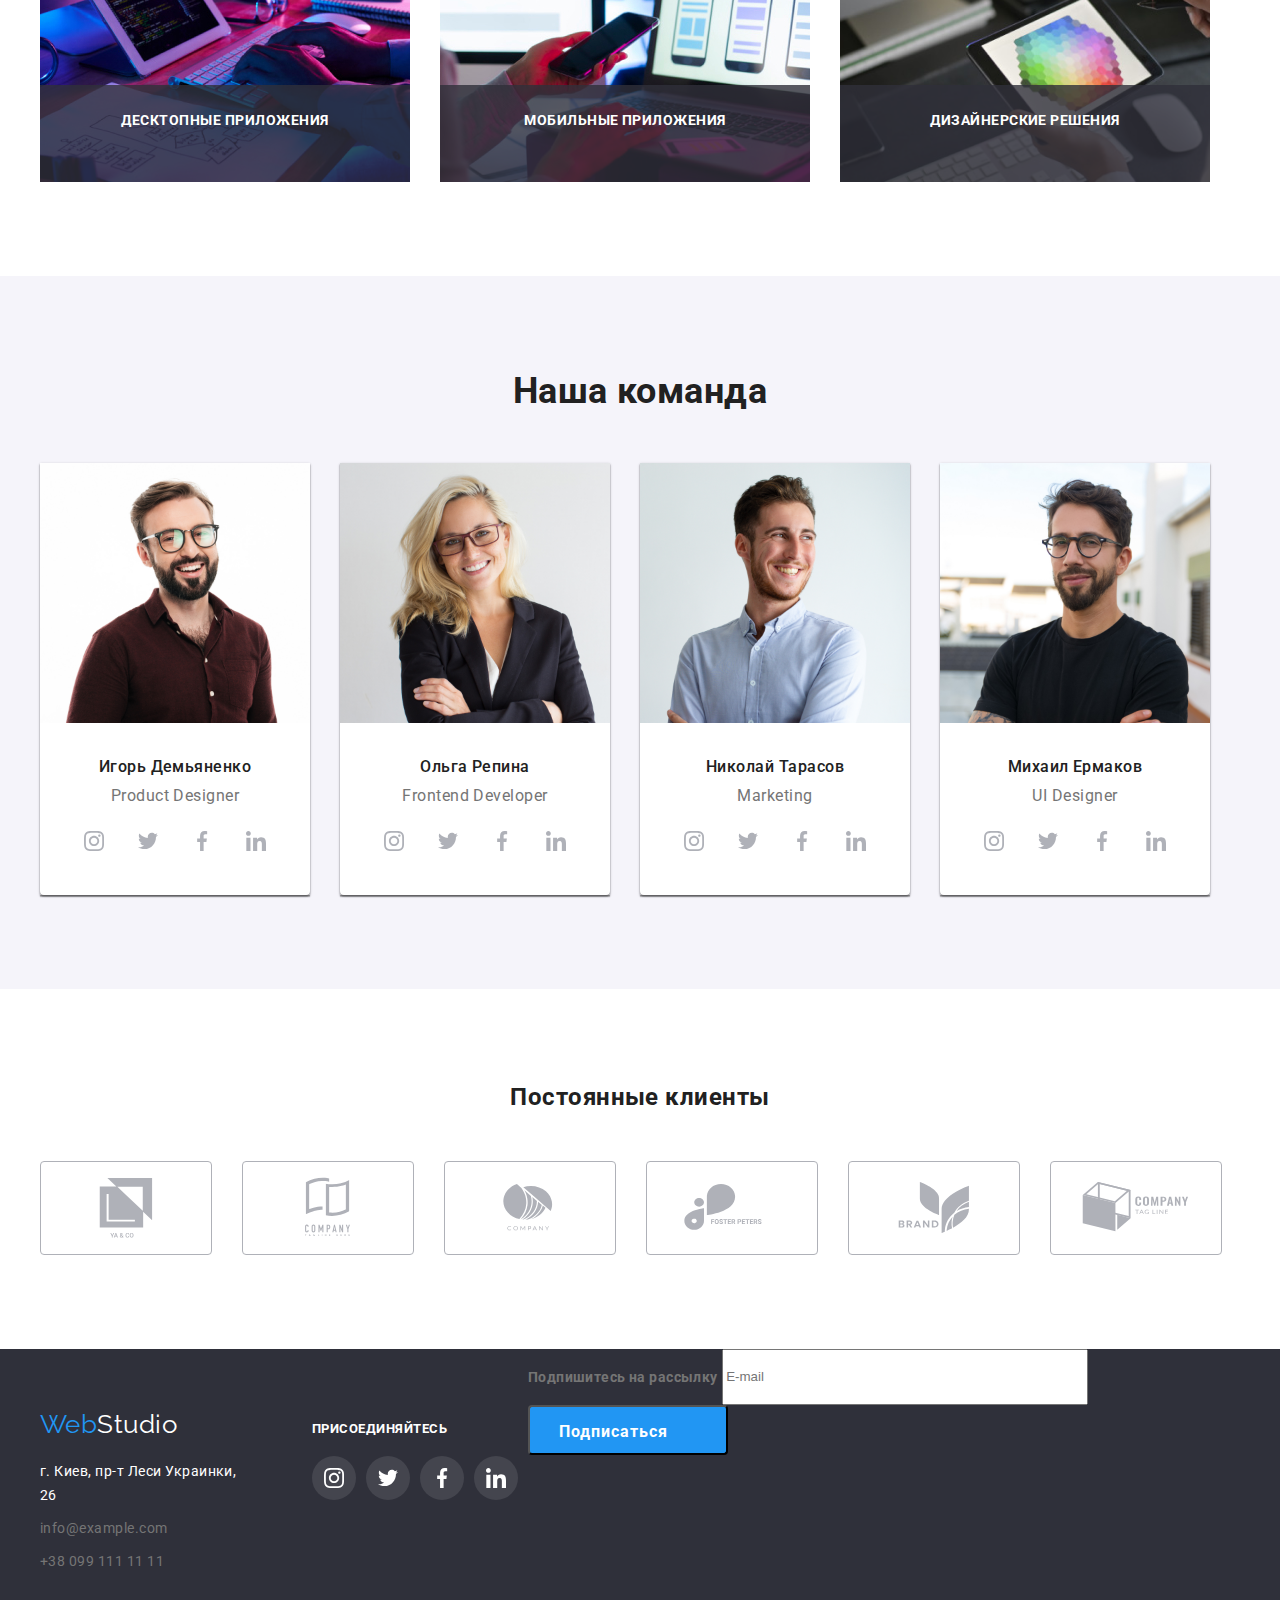
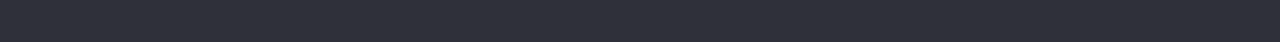
==== commit b2cb5019: "hw-test" ====
--- a/index.html
+++ b/index.html
@@ -16,6 +16,7 @@
         integrity="sha512-wpPYUAdjBVSE4KJnH1VR1HeZfpl1ub8YT/NKx4PuQ5NmX2tKuGu6U/JRp5y+Y8XG2tV+wKQpNHVUX03MfMFn9Q=="
         crossorigin="anonymous" referrerpolicy="no-referrer" />
     <link rel="stylesheet" href="./css/style.css" />
+    <link rel="stylesheet" href="./css/main.css" />
 </head>
 
 <body style="font-family:Roboto">
--- a/css/style.css
+++ b/css/style.css
@@ -305,7 +305,7 @@
 
 .list .list-item::before {
     display: inline-block;
-    content: ;
+    content: "";
     width: 120px;
     height: 270px;
     background-size: contain;
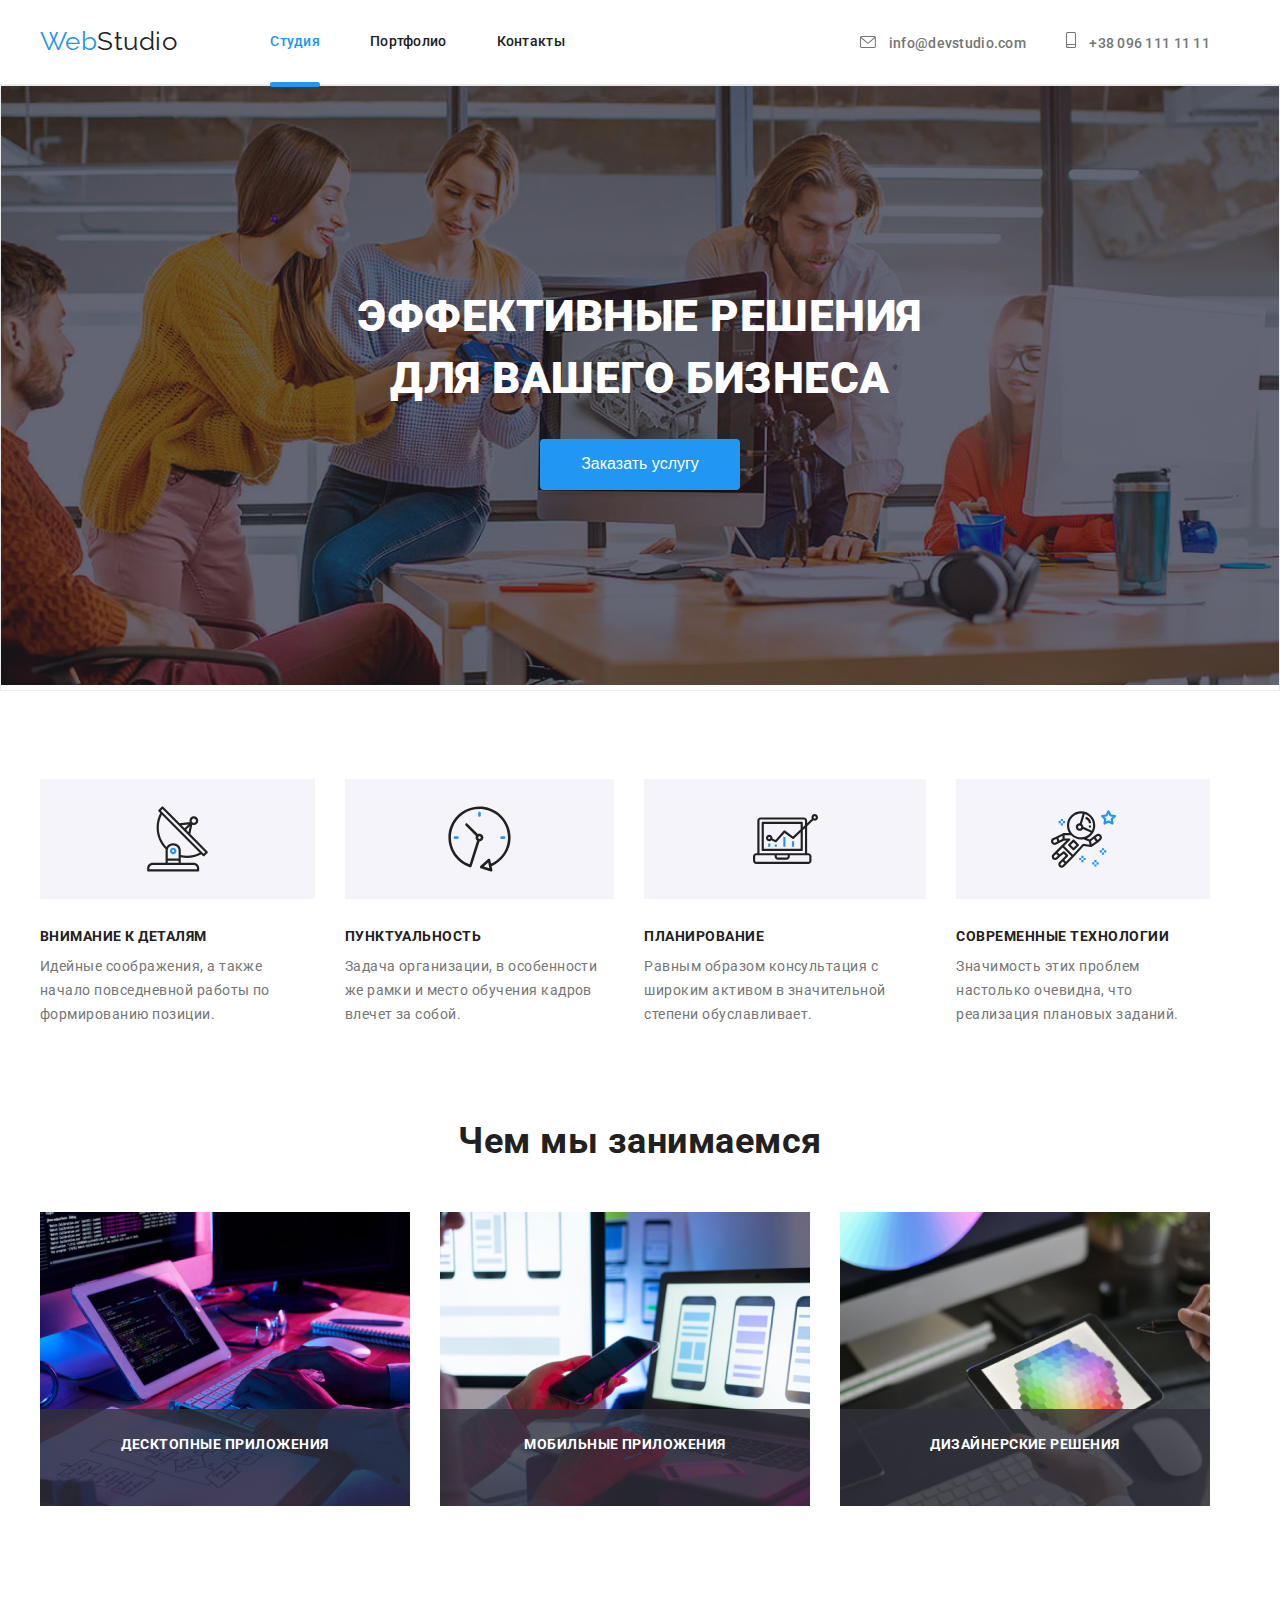
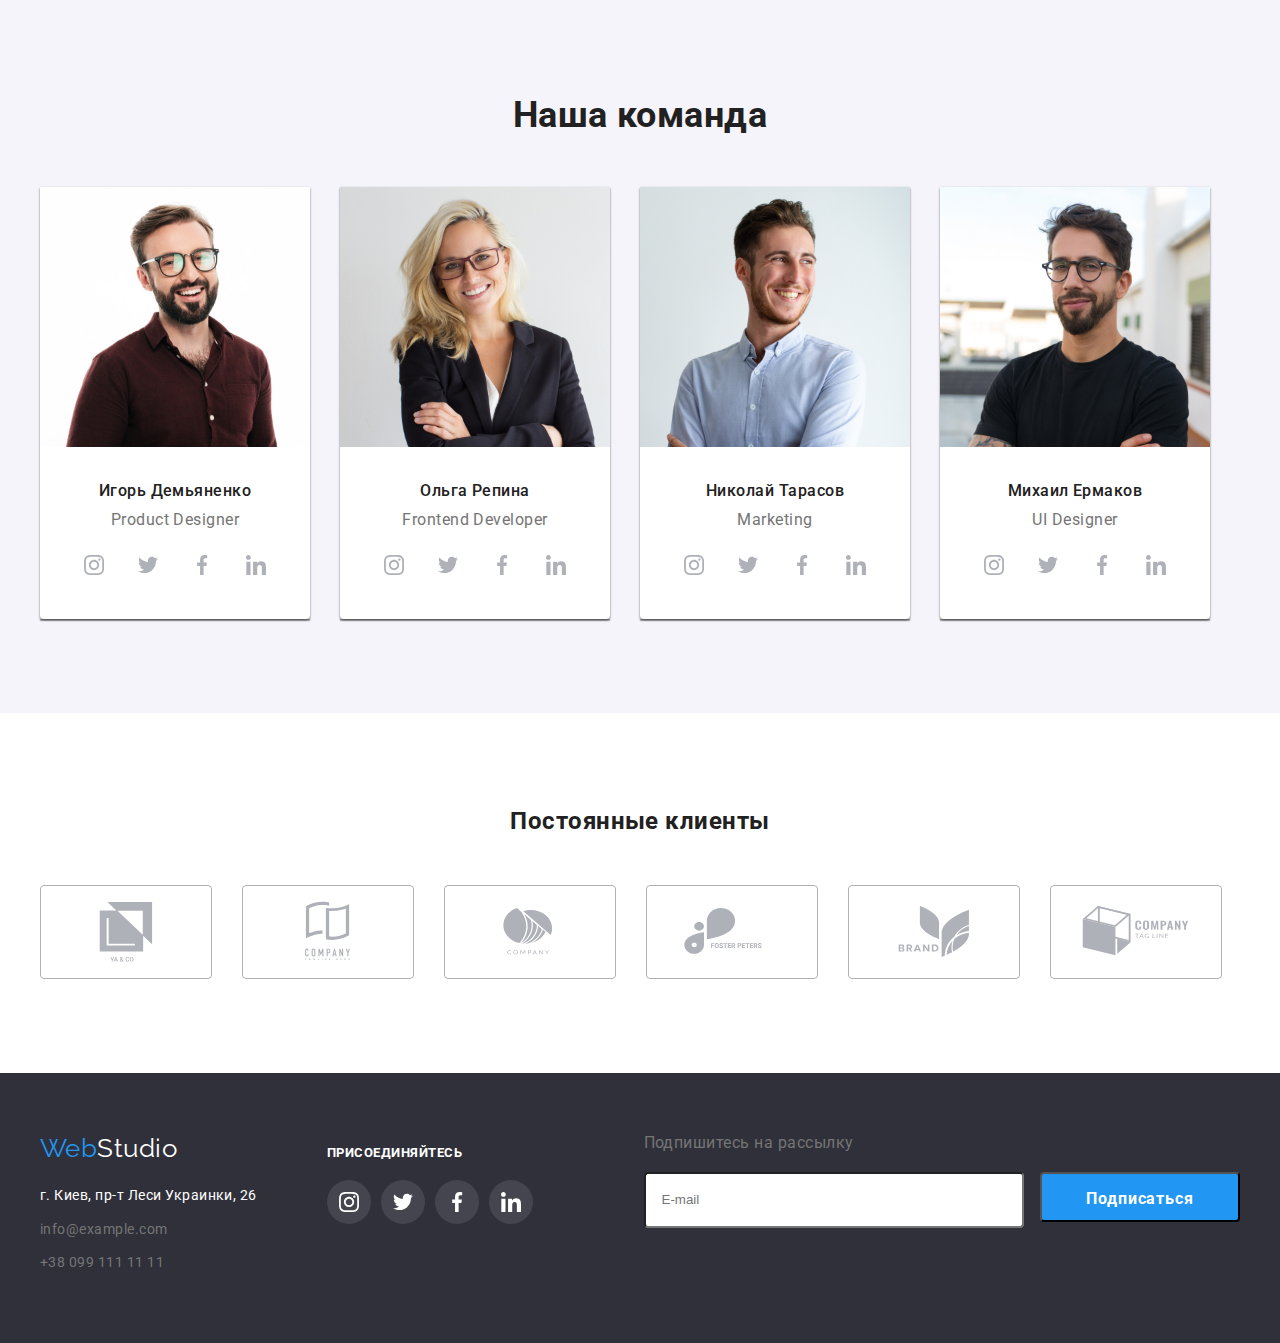
==== commit 64764f15: "hw" ====
--- a/index.html
+++ b/index.html
@@ -16,7 +16,6 @@
         integrity="sha512-wpPYUAdjBVSE4KJnH1VR1HeZfpl1ub8YT/NKx4PuQ5NmX2tKuGu6U/JRp5y+Y8XG2tV+wKQpNHVUX03MfMFn9Q=="
         crossorigin="anonymous" referrerpolicy="no-referrer" />
     <link rel="stylesheet" href="./css/style.css" />
-    <link rel="stylesheet" href="./css/main.css" />
 </head>
 
 <body style="font-family:Roboto">
@@ -304,7 +303,7 @@
             </div>
         </section>
 
-<!------ ПОСТОЯННЫЕ КЛИЕНТЫ ------>
+        <!------ ПОСТОЯННЫЕ КЛИЕНТЫ ------>
 
         <section class="clients">
             <div class="container">
@@ -359,7 +358,7 @@
     <!-- Футер -->
     <footer class="footer">
         <div class="container">
-            <div class="test">
+            <div class="footer-left-col">
                 <div class="footer-logo">
                     <a href="" class="link" lang="en"><span class="logo-first">Web</span><span
                             class="logo-second-footer">Studio</span></a>
@@ -409,83 +408,81 @@
                         </li>
                     </ul>
                 </div>
-                </ul>
-            
-                    <form class="footer-submit">
-                        <div class="footer-submit-container">
-                            <b class="submit-title">Подпишитесь на рассылку</b>
-                            
-                                <label for="email" class="footer-label"></label>
-                                <input type="email"
-                                name="mail"
-                                id="email"
-                                class="footer-submit-input"
-                                placeholder="E-mail">
-                                <button type="submit" class="footer-submit-button">Подписаться
-                                    <svg class="send-icon" width="24px" height="24px">
-                                        <use href="/symbol-defs.svg#icon-send"></use>
-                                    </svg>
-                                </button>
-                        </div>
-                    </form>
-                    
             </div>
-        
+
+            <form class="footer-submit">
+                <div class="footer-submit-container">
+
+                    <label for="email" class="footer-label">Подпишитесь на рассылку</label>
+                    <div class="d-flex">
+                        <input type="email" name="mail" id="email" class="footer-submit-input" placeholder="E-mail">
+                        <button type="submit" class="footer-submit-button">Подписаться
+                            <svg class="send-icon" width="24px" height="24px">
+                                <use href="/symbol-defs.svg#icon-send"></use>
+                            </svg>
+                        </button>
+                    </div>
+                </div>
+            </form>
+
+            <!-- </div> -->
+
     </footer>
 
-<div class="backdrop is-hidden" data-modal>
-    <div class="modal">
-        
-        
-        <form class="modal-form">
-            <b class="modal-title">Оставьте свои данные, мы вам перезвоним</b>
-            <div class="form-field">      
-                
-                <label for="name" class="label-title" class="input-label">Имя</label>
-                <span class="input-wrap">
-                <input type="text" class="input-field" name="name" id="name" autofocus placeholder="">
-                <svg class="modal-icon" width="12px" height="12px">
-                    <use href="./symbol-defs.svg#icon-name"></use>
-                </svg>  
-                </span>
-            </div>
-            <div class="form-field">
-                <label for="tel" class="label-title">Телефон</label>
-                <span class="input-wrap">
-                    <input type="text" class="input-field" name="name" id="name" autofocus placeholder="">
-                    <svg class="modal-icon" width="12px" height="12px">
-                        <use href="./symbol-defs.svg#icon-tel"></use>
-                    </svg>  
+    <div class="backdrop is-hidden" data-modal>
+        <div class="modal">
+
+
+            <form class="modal-form">
+                <b class="modal-title">Оставьте свои данные, мы вам перезвоним</b>
+                <div class="form-field">
+
+                    <label for="name" class="label-title" class="input-label">Имя</label>
+                    <span class="input-wrap">
+                        <input type="text" class="input-field" name="name" id="name" autofocus placeholder="">
+                        <svg class="modal-icon" width="12px" height="12px">
+                            <use href="./symbol-defs.svg#icon-name"></use>
+                        </svg>
                     </span>
-            </div>
-            <div class="form-field" class="label-title">
-                <label for="mail" class="label-title">Почта</label>
-                <span class="input-wrap">
-                    <input type="text" class="input-field" name="name" id="name" autofocus placeholder="">
-                    <svg class="modal-icon" width="12px" height="12px">
-                        <use href="./symbol-defs.svg#icon-mail"></use>
-                    </svg>  
+                </div>
+                <div class="form-field">
+                    <label for="tel" class="label-title">Телефон</label>
+                    <span class="input-wrap">
+                        <input type="text" class="input-field" name="name" id="name" autofocus placeholder="">
+                        <svg class="modal-icon" width="12px" height="12px">
+                            <use href="./symbol-defs.svg#icon-modal-tel"></use>
+                        </svg>
                     </span>
-            </div>
-            <div class="form-field">
-                <label for="comment" class="label-title">Комментарий</label>
-                <textarea name="comment" id="comment" class="textarea" placeholder="Введите текст" class="modal-comment"></textarea>
-            </div>
-            <div class="form-field">
-                <label class="checkbox-link">
-                    <input type="checkbox" name="license" id="license" class="checkbox">
-                    Соглашаюсь с рассылкой и принимаю 
-                    <a href="">Условия договора</a>
-                </label>
-            </div>
-            <button type="submit" class="modal-send">Отправить</button>
-        </form>
-        
-        <button type="button" class="btn-close" data-modal-close>x</button>
+                </div>
+                <div class="form-field" class="label-title">
+                    <label for="mail" class="label-title">Почта</label>
+                    <span class="input-wrap">
+                        <input type="text" class="input-field" name="name" id="name" autofocus placeholder="">
+                        <svg class="modal-icon" width="12px" height="12px">
+                            <use href="./symbol-defs.svg#icon-modal-mail"></use>
+                        </svg>
+                    </span>
+                </div>
+                <div class="form-field">
+                    <label for="comment" class="label-title">Комментарий</label>
+                    <textarea name="comment" id="comment" class="textarea" placeholder="Введите текст"
+                        class="modal-comment"></textarea>
+                </div>
+                <div class="form-field">
+                    <label class="checkbox-link">
+                        <input type="checkbox" name="license" id="license" class="checkbox">
+                        Соглашаюсь с рассылкой и принимаю
+                        <a href="">Условия договора</a>
+                    </label>
+                </div>
+                <button type="submit" class="modal-send">Отправить</button>
+            </form>
+
+            <button type="button" class="btn-close" data-modal-close>x</button>
+        </div>
     </div>
-</div>
-
-<script src="./js/modal.js"></script>
+
+    <script src="./js/modal.js"></script>
 </body>
 
 </html>--- a/css/style.css
+++ b/css/style.css
@@ -1,1047 +1,937 @@
-
-
 :root {
-    --accent-color: #2196F3;
-    --primary-text-color: #757575;
-    --title-color: #212121;
-    --background-color: #FFFFFF;
-    --hero-background: #2F303A;
-    --portfolio-button: #F5F4FA; 
-
+  --accent-color: #2196f3;
+  --primary-text-color: #757575;
+  --title-color: #212121;
+  --background-color: #ffffff;
+  --hero-background: #2f303a;
+  --portfolio-button: #f5f4fa;
 }
 
 body {
-    background-color: #FFFFFF;
-    color: #757575;
-    font-family: -apple-system, BlinkMacSystemFont, 'Segoe UI', Roboto, Oxygen, Ubuntu, Cantarell, 'Open Sans', 'Helvetica Neue', sans-serif, sans-serif;
-    letter-spacing: 0.03em;
-    margin: 0;
+  background-color: #ffffff;
+  color: #757575;
+  font-family: -apple-system, BlinkMacSystemFont, "Segoe UI", Roboto, Oxygen,
+    Ubuntu, Cantarell, "Open Sans", "Helvetica Neue", sans-serif, sans-serif;
+  letter-spacing: 0.03em;
+  margin: 0;
 }
 
 .header {
-    border-bottom: 1px solid #ECECEC;;
-}
-
-p, h1, h2, h3, h4, h5, h6 {
-    margin-top: 0;
-    margin-bottom: 0;
+  border-bottom: 1px solid #ececec;
+}
+
+p,
+h1,
+h2,
+h3,
+h4,
+h5,
+h6 {
+  margin-top: 0;
+  margin-bottom: 0;
 }
 
 ul {
-    margin-bottom: 0;
-    margin-top: 0;
-    padding-left: 0;
+  margin-bottom: 0;
+  margin-top: 0;
+  padding-left: 0;
 }
 
 .list {
-    list-style:none;
-    display: flex;
-    margin-bottom: 94px;
+  list-style: none;
+  display: flex;
+  margin-bottom: 94px;
 }
 link {
-    text-decoration: none;
+  text-decoration: none;
 }
 .site-nav-list {
-    list-style-type:none;
+  list-style-type: none;
 }
 
 .container {
-    width: 1200px;
-    padding-left: 15px;
-    padding-right: 15px;
-    margin: 0 auto;
+  width: 1200px;
+  padding-left: 15px;
+  padding-right: 15px;
+  margin: 0 auto;
 }
 
 .header .container {
-    display: flex;
-    
-}
-
-
+  display: flex;
+}
 
 .header-nav {
-    display: flex;
-    align-items: center;
-    
+  display: flex;
+  align-items: center;
 }
 .adress-nav {
-    display: flex;
-    align-items: center;
- 
-    
-
+  display: flex;
+  align-items: center;
 }
 .adress-nav .item {
-    margin-left: 10px;
-    margin-right: 30px;
-    list-style: none;
-    padding-top: 32px;
-    padding-bottom: 32px;
-    
-}
-
-
-
-
+  margin-left: 10px;
+  margin-right: 30px;
+  list-style: none;
+  padding-top: 32px;
+  padding-bottom: 32px;
+}
 
 /* logo */
 .logo-first {
-    color: var(--accent-color);
-    font-family: "Raleway";    
-    font-weight: 700px;
-    font-size: 26px;
-    line-height: 1.2;
-    
-    
+  color: var(--accent-color);
+  font-family: "Raleway";
+  font-weight: 700px;
+  font-size: 26px;
+  line-height: 1.2;
 }
 
 .logo-header {
-    text-decoration: none;
+  text-decoration: none;
 }
 
 .site-nav-list .link {
-    text-decoration: none;
+  text-decoration: none;
 }
 
 .adress-nav .header-adress {
-    text-decoration: none;
-}
-
+  text-decoration: none;
+}
 
 .logo-second {
-    color: var(--title-color);
-    font-family: "Raleway";    
-    font-weight: 700px;
-    font-size: 26px;
-    line-height: 1.2;
-    
-    
-}   
+  color: var(--title-color);
+  font-family: "Raleway";
+  font-weight: 700px;
+  font-size: 26px;
+  line-height: 1.2;
+}
 /* site-nav */
 
 .site-nav-list {
-    display: flex;
-    margin-left: 93px;  
-   
-    
-    
-}
-
-
-
-
+  display: flex;
+  margin-left: 93px;
+}
 
 .site-nav-list .link {
-    display: block;
-    margin-right: 50px;
-    padding-top: 32px;
-    padding-bottom: 32px;
-    transition-timing-function: cubic-bezier(0.4, 0, 0.2, 1);
-    transition-duration: 250ms;
-    position: relative;
-    
-    
-
-    color: var(--title-color);
-    font-weight: 500;
-    font-size: 14px;
-    line-height: 1.14;
-    letter-spacing: 0.02em;
-
+  display: block;
+  margin-right: 50px;
+  padding-top: 32px;
+  padding-bottom: 32px;
+  transition-timing-function: cubic-bezier(0.4, 0, 0.2, 1);
+  transition-duration: 250ms;
+  position: relative;
+
+  color: var(--title-color);
+  font-weight: 500;
+  font-size: 14px;
+  line-height: 1.14;
+  letter-spacing: 0.02em;
 }
 
 .link.current::after {
-    content: "";
-    display: block;
-    width: 100%;
-    height: 5px;
-    background-color: var(--accent-color);
-    position: absolute;
-    left: 0;
-    bottom: 0;
-    margin-bottom: -5px;
-    border-radius: 30px;
+  content: "";
+  display: block;
+  width: 100%;
+  height: 5px;
+  background-color: var(--accent-color);
+  position: absolute;
+  left: 0;
+  bottom: 0;
+  margin-bottom: -5px;
+  border-radius: 30px;
 }
 
 .site-nav-list .link:hover,
 .site-nav-list .link:focus,
 .site-nav-list .link.current {
-    color: var(--accent-color);
+  color: var(--accent-color);
 }
 
 .adress-nav {
-    display: flex;
-    margin-left: auto;
-
+  display: flex;
+  margin-left: auto;
 }
 
 .site-nav-list .item:last-child {
-    margin-right: 0px;
-    
-}
-
+  margin-right: 0px;
+}
 
 /* Адрес */
 .header-adress {
-
-
-    color: var(--primary-text-color);
-    font-weight: 500;
-    font-size: 14px;
-    line-height: 1.14;
-    letter-spacing: 0.02em;
-    
-
-    padding-top: 32px;
-    padding-bottom: 32px;
+  color: var(--primary-text-color);
+  font-weight: 500;
+  font-size: 14px;
+  line-height: 1.14;
+  letter-spacing: 0.02em;
+
+  padding-top: 32px;
+  padding-bottom: 32px;
 }
 
 .header-adress:hover use,
-.header-adress:focus use, 
+.header-adress:focus use,
 .header-adress:hover,
 .header-adress:focus {
-    fill: var(--accent-color);
-    color: var(--accent-color);
+  fill: var(--accent-color);
+  color: var(--accent-color);
 }
 
 .ico-adress {
-    fill: var(--primary-text-color);
-    margin-right: 10px;
-    transition-timing-function: cubic-bezier(0.4, 0, 0.2, 1);
-    transition-duration: 250ms;
-    
+  fill: var(--primary-text-color);
+  margin-right: 10px;
+  transition-timing-function: cubic-bezier(0.4, 0, 0.2, 1);
+  transition-duration: 250ms;
 }
 
 .ico-adress:hover {
-    fill: var(--accent-color);
+  fill: var(--accent-color);
 }
 
 /* hero */
 .hero {
-    
-    text-align: center;
-    border: 1px solid #ECECEC;
-    margin-bottom: 94px;
-    padding: 200px 0;
-    
-}
-
-
- 
+  text-align: center;
+  border: 1px solid #ececec;
+  margin-bottom: 94px;
+  padding: 200px 0;
+}
+
 .overlay {
-
-    
-    height: 600px;
-    max-width: 1600px;
-    margin-right: auto;
-    margin-left: auto;
-    margin-bottom: 94px;
-    
-    background-size: cover;
-    background-position: center;
-    background-repeat: no-repeat;
-    background-color: #2F303A66;
-    background-image: linear-gradient(
-        to right,
-        rgba(47, 48, 58, 0.4),
-        rgba(47,48,58, 0.4)
-        ),    
-     url(../images/HeroOverlay.jpeg);    
+  height: 600px;
+  max-width: 1600px;
+  margin-right: auto;
+  margin-left: auto;
+  margin-bottom: 94px;
+
+  background-size: cover;
+  background-position: center;
+  background-repeat: no-repeat;
+  background-color: #2f303a66;
+  background-image: linear-gradient(
+      to right,
+      rgba(47, 48, 58, 0.4),
+      rgba(47, 48, 58, 0.4)
+    ),
+    url(../images/HeroOverlay.jpeg);
 }
 
 .hero-title {
-
-    margin-top: 0;
-    margin-bottom: 0;
-    color: var(--background-color);
-    font-style: normal;
-    font-weight: 900;
-    font-size: 44px;
-    line-height: 1.4;
-    text-transform: uppercase;
-    padding-bottom: 30px;
-    
-
+  margin-top: 0;
+  margin-bottom: 0;
+  color: var(--background-color);
+  font-style: normal;
+  font-weight: 900;
+  font-size: 44px;
+  line-height: 1.4;
+  text-transform: uppercase;
+  padding-bottom: 30px;
 }
 
 .button {
-    background-color: var(--accent-color);
-    color: var(--background-color);
-    font-weight: 700px;
-    font-size: 16px;
-    line-height: 1.9;
-    border-radius: 4px;
-    box-shadow: 0px 4px 4px rgba(0, 0, 0, 0.15);
-    min-width: 200px;
-    border: none;
-    cursor: pointer;
-    padding: 10px 32px;
-    transition-timing-function: cubic-bezier(0.4, 0, 0.2, 1);
-    transition-duration: 250ms;
-    
+  background-color: var(--accent-color);
+  color: var(--background-color);
+  font-weight: 700px;
+  font-size: 16px;
+  line-height: 1.9;
+  border-radius: 4px;
+  box-shadow: 0px 4px 4px rgba(0, 0, 0, 0.15);
+  min-width: 200px;
+  border: none;
+  cursor: pointer;
+  padding: 10px 32px;
+  transition-timing-function: cubic-bezier(0.4, 0, 0.2, 1);
+  transition-duration: 250ms;
 }
 
 button:hover,
 button:focus {
-    background-color: #188CE8;
-    
-}
-
-
-
-
-
-
-
-
+  background-color: #188ce8;
+}
 
 /* Преимущества */
 
 .section-advantage .list {
-    display: flex;
-    margin-bottom: 94px;
-    
-}
-
-.list .list-item::before {
-    display: inline-block;
-    content: "";
-    width: 120px;
-    height: 270px;
-    background-size: contain;
-    background-repeat: no-repeat;
-    border: 1px solid ;
-    background-position: center;
-    
-    
-}
+  display: flex;
+  margin-bottom: 94px;
+}
+
+/* .list .list-item::before {
+  display: inline-block;
+  content: "";
+  width: 120px;
+  height: 270px;
+  background-size: contain;
+  background-repeat: no-repeat;
+  border: 1px solid;
+  background-position: center;
+} */
 .ico-advantage {
-    display: block;
-    /* object-fit: contain; */
-    margin-bottom: 30px;
-    height: 100%;
-    width: 100%;
-    height: 70;
-    width: 65px;
-    margin-left: auto;
-    margin-right: auto;
-    
-    
-    
-}
-
+  display: block;
+  /* object-fit: contain; */
+  margin-bottom: 30px;
+  height: 100%;
+  width: 100%;
+  height: 70;
+  width: 65px;
+  margin-left: auto;
+  margin-right: auto;
+}
 
 .advantage-div {
-    background-color: #F5F4FA;
-    height: 120px;
-    
-    margin-bottom: 30px;
-    margin-right: 30px;
-    
-}
-
-
+  background-color: #f5f4fa;
+  height: 120px;
+
+  margin-bottom: 30px;
+  margin-right: 30px;
+}
 
 .advantage-div .list-item {
-    background-color: var(--background-color)
+  background-color: var(--background-color);
 }
 
 .advantage-paragraph {
-    margin-right: 30px;
+  margin-right: 30px;
 }
 
 .container-advantage {
-    align-content: stretch;
+  align-content: stretch;
 }
 
 .advantage-title {
-    color: var(--title-color);
-    font-weight: 700;
-    font-size: 14px;
-    line-height: 1.14;
-    margin-bottom: 10px;
-    text-transform: uppercase;
+  color: var(--title-color);
+  font-weight: 700;
+  font-size: 14px;
+  line-height: 1.14;
+  margin-bottom: 10px;
+  text-transform: uppercase;
 }
 
 .advantage-paragraph {
-    font-weight: 400px;
-    font-size: 14px;
-    line-height: 1.7;
-    
+  font-weight: 400px;
+  font-size: 14px;
+  line-height: 1.7;
 }
 
 /* Чем мы занимаемся */
 
-
-
 .section-title {
-    color: var(--title-color);
-    font-weight: 700;
-    font-size: 36px;
-    line-height: 1.17;
-    text-align: center;
-    margin-bottom: 50px;
-    
+  color: var(--title-color);
+  font-weight: 700;
+  font-size: 36px;
+  line-height: 1.17;
+  text-align: center;
+  margin-bottom: 50px;
 }
 
 .parent {
-    position: relative;
-    width: 370px;
-    height: 294px;
-    margin-right: 30px;
-    margin-bottom: 94px;
+  position: relative;
+  width: 370px;
+  height: 294px;
+  margin-right: 30px;
+  margin-bottom: 94px;
 }
 
 .projects-title {
-    background-color:  #2F303ACC;
-    color: var(--background-color);
-    width: 370px;
-    height: 70px;
-    position: absolute;
-    bottom: 0;
-    text-align: center;
-    padding-top: 27px;
-    text-transform: uppercase;
-    font-size: 14px;
-    font-weight: 700;
-    
-}
-
-.projects .projects-list{
-    display: flex;
+  background-color: #2f303acc;
+  color: var(--background-color);
+  width: 370px;
+  height: 70px;
+  position: absolute;
+  bottom: 0;
+  text-align: center;
+  padding-top: 27px;
+  text-transform: uppercase;
+  font-size: 14px;
+  font-weight: 700;
+}
+
+.projects .projects-list {
+  display: flex;
 }
 
 .projects-list {
-    list-style: none;
-}
- 
+  list-style: none;
+}
 
 /* Наша команда */
 
 .team {
-    padding: 94px 0;
-    background-color: var(--portfolio-button);
-}
-
+  padding: 94px 0;
+  background-color: var(--portfolio-button);
+}
 
 .team-list {
-    display: flex;
-    
-    
+  display: flex;
 }
 .team-list {
-    list-style:none;
-
+  list-style: none;
 }
 
 .card:not(:last-child) {
-    margin-right: 30px;
+  margin-right: 30px;
 }
 
 .team-title {
-    color: var(--title-color);
-    font-weight: 500;
-    font-size: 16px;
-    line-height: 1.19;
-    text-align: center;
+  color: var(--title-color);
+  font-weight: 500;
+  font-size: 16px;
+  line-height: 1.19;
+  text-align: center;
 }
 .team-paragraph {
-    font-size: 16px;
-    line-height: 1.19;
-    text-align: center;
-    margin-bottom: 16px;
+  font-size: 16px;
+  line-height: 1.19;
+  text-align: center;
+  margin-bottom: 16px;
 }
 .team-img {
-    padding-bottom: 30px;
+  padding-bottom: 30px;
 }
 
 .team-item {
-    box-shadow: 0px 1px 3px rgba(0, 0, 0, 0.12), 0px 1px 1px rgba(0, 0, 0, 0.14), 0px 2px 1px rgba(0, 0, 0, 0.2);
+  box-shadow: 0px 1px 3px rgba(0, 0, 0, 0.12), 0px 1px 1px rgba(0, 0, 0, 0.14),
+    0px 2px 1px rgba(0, 0, 0, 0.2);
 }
 
 .team-title {
-    padding-bottom: 10px;
-    border-radius: 0px 0px 4px 4px;
+  padding-bottom: 10px;
+  border-radius: 0px 0px 4px 4px;
 }
 
 .card {
-    background-color: #fff;
-    border-radius:  0px 0px 4px 4px;
-    box-shadow: 0px 1px 3px rgba(0, 0, 0, 0.12), 0px 1px 1px rgba(0, 0, 0, 0.14), 0px 2px 1px rgba(0, 0, 0, 0.2);   
+  background-color: #fff;
+  border-radius: 0px 0px 4px 4px;
+  box-shadow: 0px 1px 3px rgba(0, 0, 0, 0.12), 0px 1px 1px rgba(0, 0, 0, 0.14),
+    0px 2px 1px rgba(0, 0, 0, 0.2);
 }
 
 .team-social {
-    display: flex;
-    justify-content: center;
-    list-style: none;
-
-
-
+  display: flex;
+  justify-content: center;
+  list-style: none;
 }
 
 .social-item {
-    height: 44px;
-    width: 44px;
-    display: flex;
-    align-items: center;
-    justify-content: center;
-    border-radius: 50%;
-    background-color: #FFFFFF;
-    margin-bottom: 30px;
-    margin-right: 10px;
-    transition-timing-function: cubic-bezier(0.4, 0, 0.2, 1);
-    transition-duration: 250ms;
-
-}
-
-
+  height: 44px;
+  width: 44px;
+  display: flex;
+  align-items: center;
+  justify-content: center;
+  border-radius: 50%;
+  background-color: #ffffff;
+  margin-bottom: 30px;
+  margin-right: 10px;
+  transition-timing-function: cubic-bezier(0.4, 0, 0.2, 1);
+  transition-duration: 250ms;
+}
 
 .social-item:hover use,
 .social-item:hover {
-    fill: var(--background-color);
-    background-color: var(--accent-color);
-    transition: cubic-bezier(0.4, 0, 0.2, 1);
+  fill: var(--background-color);
+  background-color: var(--accent-color);
+  transition: cubic-bezier(0.4, 0, 0.2, 1);
 }
 
 .social-item:last-child {
-    margin-right: 0px;  
-}
-
-
+  margin-right: 0px;
+}
 
 /* ------Постоянные киенты------ */
 
 .clients-title {
-    text-align: center;
-    color: var(--title-color);
-    margin-top: 94px;
-    margin-bottom: 50px;
+  text-align: center;
+  color: var(--title-color);
+  margin-top: 94px;
+  margin-bottom: 50px;
 }
 
 .clients-list {
-    display: flex;
-    list-style: none;
-    margin-bottom: 94px;
-
+  display: flex;
+  list-style: none;
+  margin-bottom: 94px;
 }
 
 .clients-icon {
-    
-    padding-right: 25px;
-    padding-left: 25px;
-    justify-content: center;
-    text-align: center; 
-    align-items: center;
-    
-
+  padding-right: 25px;
+  padding-left: 25px;
+  justify-content: center;
+  text-align: center;
+  align-items: center;
 }
 
 .clients-link {
-    display: flex;
-    width: 100%;
-    height: 100%;
-    justify-content: center;
-    align-items: center;
-}
-
-
+  display: flex;
+  width: 100%;
+  height: 100%;
+  justify-content: center;
+  align-items: center;
+}
 
 .clients-item {
-    width: 170px;
-    height: 92px;
-    border: 1px solid #AFB1B8;
-    border-radius: 4px;
-    transition-timing-function: cubic-bezier(0.4, 0, 0.2, 1);
-    transition-duration: 250ms;
-
+  width: 170px;
+  height: 92px;
+  border: 1px solid #afb1b8;
+  border-radius: 4px;
+  transition-timing-function: cubic-bezier(0.4, 0, 0.2, 1);
+  transition-duration: 250ms;
 }
 
 .clients-item use {
-    fill: #afb1b8;
-    
+  fill: #afb1b8;
 }
 
 .clients-item:hover use,
 .clients-item:hover {
-    fill: var(--accent-color);
-    border-color: var(--accent-color);
-    
+  fill: var(--accent-color);
+  border-color: var(--accent-color);
 }
 
 .clients-item:not(:last-child) {
-    margin-right: 30px;
+  margin-right: 30px;
 }
 
 /* Футер */
-.logo-second-footer{
-    color: var(--background-color);
-    font-family: "Raleway";    
-    font-weight: 700px;
-    font-size: 26px;
-    line-height: 1.2;
-   
+.logo-second-footer {
+  color: var(--background-color);
+  font-family: "Raleway";
+  font-weight: 700px;
+  font-size: 26px;
+  line-height: 1.2;
 }
 
 .footer-list {
-    padding-bottom: 60px;
-    padding-top: 20px;
-    list-style:none;
+  padding-top: 20px;
+  list-style: none;
 }
 .footer-list .footer-item {
-    margin-bottom: 9px;
+  margin-bottom: 9px;
 }
 
 .footer-logo {
-    padding-top: 60px;
-    margin-right: 70px;
+  margin-right: 70px;
 }
 
 .footer {
-    background-color: var(--hero-background);
-
+  background-color: var(--hero-background);
 }
 .footer-adress {
-    color: var(--background-color);
-    font-style: normal;
-    font-weight: 400;
-    font-size: 14px;
-    line-height: 1.7;
+  color: var(--background-color);
+  font-style: normal;
+  font-weight: 400;
+  font-size: 14px;
+  line-height: 1.7;
 }
 .footer-contacts {
-    color: var(--primary-text-color);
-    font-weight: 400;
-    font-size: 14px;
-    line-height: 24px;
-    transition-timing-function: cubic-bezier(0.4, 0, 0.2, 1);
-    transition-duration: 250ms;
+  color: var(--primary-text-color);
+  font-weight: 400;
+  font-size: 14px;
+  line-height: 24px;
+  transition-timing-function: cubic-bezier(0.4, 0, 0.2, 1);
+  transition-duration: 250ms;
 }
 .footer-contacts:focus,
 .footer-contacts:hover {
-    color: var(--accent-color);
+  color: var(--accent-color);
 }
 
 .test {
-    display: flex;
+  display: flex;
 }
 
 .footer .link {
-    text-decoration: none;
+  text-decoration: none;
 }
 
 .footer-list .footer-contacts {
-    text-decoration: none;
+  text-decoration: none;
 }
 
 .footer-social {
-    display: flex;
-    justify-content: center;
-    list-style: none;
-}
-
-
+  display: flex;
+  justify-content: center;
+  list-style: none;
+}
 
 .footer-social-link {
-    display: flex;
-    justify-content: center;
-    text-align: center;
-    
-    
+  display: flex;
+  justify-content: center;
+  text-align: center;
 }
 
 .footer-social-item:hover {
-    background-color: var(--accent-color);
-
-} 
+  background-color: var(--accent-color);
+}
 
 .social-title {
-    margin-top: 72px;
-    margin-bottom: 20px;
-    color: #FFFFFF;
-    
+  margin-top: 12px;
+  margin-bottom: 20px;
+  color: #ffffff;
 }
 
 .footer-social-item {
-    height: 44px;
-    width: 44px;
-    display: flex;
-    align-items: center;
-    justify-content: center;
-    border-radius: 50%;
-    background: #FFFFFF1A;
-    transition-timing-function: cubic-bezier(0.4, 0, 0.2, 1);
-    transition-duration: 250ms;
-    margin-bottom: 30px;
-    margin-right: 10px;
+  height: 44px;
+  width: 44px;
+  display: flex;
+  align-items: center;
+  justify-content: center;
+  border-radius: 50%;
+  background: #ffffff1a;
+  transition-timing-function: cubic-bezier(0.4, 0, 0.2, 1);
+  transition-duration: 250ms;
+  margin-bottom: 30px;
+  margin-right: 10px;
 }
 
 .social-icon {
-    fill: #AFB1B8;
-    ;
+  fill: #afb1b8;
 }
 
 .social-item:last-child {
-    margin-right: 0px;  
+  margin-right: 0px;
 }
 
 .footer-social-icon {
-    fill: #ffffff;
-}
-
+  fill: #ffffff;
+}
 
 /* Портфолио */
 
 /* Портфолио хедер */
 
 .portfolio-buttons {
-    display: flex;
-    justify-content: center;
-    margin-bottom: 50px;
-    margin-top: 94px;
-    list-style: none;
-    
-   
-     
+  display: flex;
+  justify-content: center;
+  margin-bottom: 50px;
+  margin-top: 94px;
+  list-style: none;
 }
 
 .portfolio-button {
-    border-radius: 4px; 
-    border: none;
-    padding: 6px 22px;
-}
-
-
+  border-radius: 4px;
+  border: none;
+  padding: 6px 22px;
+}
 
 .portfolio-title {
-    color: var(--title-color);
-    font-weight: 700;
-    font-size: 18px;
-    line-height: 2;
-    letter-spacing: 0.06em;
-    padding-left: 24px;
-    padding-top: 20px;
+  color: var(--title-color);
+  font-weight: 700;
+  font-size: 18px;
+  line-height: 2;
+  letter-spacing: 0.06em;
+  padding-left: 24px;
+  padding-top: 20px;
 }
 
 .portfolio-paragraph {
-    color: var(--primary-text-color);
-    font-weight: 400;
-    font-size: 16px;
-    line-height: 1.9;
-    letter-spacing: 0.03em;
-    padding-left: 24px;
-    padding-bottom: 20px;
-    
+  color: var(--primary-text-color);
+  font-weight: 400;
+  font-size: 16px;
+  line-height: 1.9;
+  letter-spacing: 0.03em;
+  padding-left: 24px;
+  padding-bottom: 20px;
 }
 .portfolio-button {
-    background-color: var(--portfolio-button);
-    color: var(--title-color);
-    font-weight: 500;
-    font-size: 16px;
-    line-height: 1.6;
-    letter-spacing: 0.03em;
-    margin-right: 8px; 
-    transition-timing-function: cubic-bezier(0.4, 0, 0.2, 1);
-    transition-duration: 250ms;
-}
-
-
+  background-color: var(--portfolio-button);
+  color: var(--title-color);
+  font-weight: 500;
+  font-size: 16px;
+  line-height: 1.6;
+  letter-spacing: 0.03em;
+  margin-right: 8px;
+  transition-timing-function: cubic-bezier(0.4, 0, 0.2, 1);
+  transition-duration: 250ms;
+}
 
 .parent-paragraph {
-    position: absolute;
-    top: 0;
-    left: 0;
-    background-color:  #2196F3E5;
-    width: 100%;
-    height: 100%;
-    padding-top: 63px;
-    padding-bottom: 63px;
-    padding-left: 24px;
-    padding-right: 24px;
-    font-size: 18px;
-    color: #FFFFFF;
-    line-height: 28px;
-    transform: translateY(100%);
-    transition: transform 250ms;
-    
-}
-
-
+  position: absolute;
+  top: 0;
+  left: 0;
+  background-color: #2196f3e5;
+  width: 100%;
+  height: 100%;
+  padding-top: 63px;
+  padding-bottom: 63px;
+  padding-left: 24px;
+  padding-right: 24px;
+  font-size: 18px;
+  color: #ffffff;
+  line-height: 28px;
+  transform: translateY(100%);
+  transition: transform 250ms;
+}
 
 .portfolio-parent {
-   position: relative;
-   overflow: hidden;   
+  position: relative;
+  overflow: hidden;
 }
 
 .portfolio-parent:hover .parent-paragraph {
-    transform: translateY(-0%);
-}
-
-
+  transform: translateY(-0%);
+}
 
 .portfolio-parent:hover .portfolio-parent {
-    transform: translateY(-100%);
-}
-
-
+  transform: translateY(-100%);
+}
 
 .portfolio-img {
-    margin-bottom: 20px;
-    width: 370px;
-    height: 294px;
-    
-    
-    
+  margin-bottom: 20px;
+  width: 370px;
+  height: 294px;
 }
 .portfolio-title {
-    margin-bottom: 4px;
-}
-
+  margin-bottom: 4px;
+}
 
 .portfolio-button:hover,
 .portfolio-button:focus {
-    color: var(--background-color);
-    background-color: var(--accent-color);
-    
+  color: var(--background-color);
+  background-color: var(--accent-color);
 }
 
 /* list */
 
 .portfolio-list {
-    display: flex;
-    flex-wrap: wrap;
-    list-style: none;
-    margin-bottom: 94px;
-    
-    
+  display: flex;
+  flex-wrap: wrap;
+  list-style: none;
+  margin-bottom: 94px;
 }
 
 .portfolio-item {
-    width: 370px;
-    border-left: 1px solid #EEEEEE;
-    border-right: 1px solid #EEEEEE;
-    border-bottom: 1px solid #EEEEEE;
-    margin-right: 30px;
-    margin-bottom: 30px;
-    transition-timing-function: cubic-bezier(0.4, 0, 0.2, 1);
-    transition-duration: 250ms;
-    
-    
-}
-
-
-
+  width: 370px;
+  border-left: 1px solid #eeeeee;
+  border-right: 1px solid #eeeeee;
+  border-bottom: 1px solid #eeeeee;
+  margin-right: 30px;
+  margin-bottom: 30px;
+  transition-timing-function: cubic-bezier(0.4, 0, 0.2, 1);
+  transition-duration: 250ms;
+}
 
 .portfolio-item:hover {
-    box-shadow: 0px 1px 1px rgba(0, 0, 0, 0.12), 0px 4px 4px rgba(0, 0, 0, 0.06), 1px 4px 6px rgba(0, 0, 0, 0.16);
-    
+  box-shadow: 0px 1px 1px rgba(0, 0, 0, 0.12), 0px 4px 4px rgba(0, 0, 0, 0.06),
+    1px 4px 6px rgba(0, 0, 0, 0.16);
 }
 
 .portfolio-item:nth-child(3n) {
-    margin-right: 0;
-
-}
-
-.portfolio-item:nth-last-child(-n+3) {
-    margin-bottom: 0;
-}
-
-
+  margin-right: 0;
+}
+
+.portfolio-item:nth-last-child(-n + 3) {
+  margin-bottom: 0;
+}
 
 /* -------МОДАЛКА-------- */
 
 .backdrop.is-hidden {
-    opacity: 0;
-    pointer-events: none;
-    }
-
+  opacity: 0;
+  pointer-events: none;
+}
 
 .btn-close {
-    width: 30px;
-    height: 30px;
-    border: 1px solid #0000001A;
-    border-radius: 50%;
-    position: absolute;
-    right: 8px;
-    top: 8px;
-    background-color: unset;
+  width: 30px;
+  height: 30px;
+  border: 1px solid #0000001a;
+  border-radius: 50%;
+  position: absolute;
+  right: 8px;
+  top: 8px;
+  background-color: unset;
+}
+
+.btn-close:hover {
+  color: var(--accent-color);
+  background-color: var(--background-color);
 }
 
 .modal {
-    height: 581px;
-    width: 528px;
-    background-color: var(--background-color);
-    border-radius: 5px;
-    position: absolute;
-    top: 50%;
-    left: 50%;
-    transform: translate(-50%, -50%);
+  height: 581px;
+  width: 528px;
+  background-color: var(--background-color);
+  border-radius: 5px;
+  position: absolute;
+  top: 50%;
+  left: 50%;
+  transform: translate(-50%, -50%);
 }
 
 .backdrop {
-    position: fixed;
-    width: 100vw;
-    height: 100vh;
-    background-color: rgba(0, 0, 0, 0.4);
-    border-radius: 5px;
-    left: 50%;
-    top: 50%;
-    transform: translate(-50%, -50%);
-
+  position: fixed;
+  width: 100vw;
+  height: 100vh;
+  background-color: rgba(0, 0, 0, 0.4);
+  border-radius: 5px;
+  left: 50%;
+  top: 50%;
+  transform: translate(-50%, -50%);
 }
 
 .form-field {
-    display: flex;
-    flex-direction: column;
-    margin-right: 40px;
-    margin-left: 40px;
-    margin-bottom: 10px;
-    margin-top: 0;
-    
+  display: flex;
+  flex-direction: column;
+  margin-right: 40px;
+  margin-left: 40px;
+  margin-bottom: 10px;
+  margin-top: 0;
 }
 
 .modal-title {
-    margin-top: 40px;
-    margin-bottom: 12px;
-    margin-right: 40px;
-    margin-left: 40px;
-    display: block;
-    font-family: Roboto;
-    font-size: 20px;
-    font-style: normal;
-    font-weight: 700;
-    line-height: 23px;
-    letter-spacing: 0.03em;
-    text-align: center;
-    color: var(--title-color);
-    
+  margin-top: 40px;
+  margin-bottom: 12px;
+  margin-right: 40px;
+  margin-left: 40px;
+  display: block;
+  font-family: Roboto;
+  font-size: 20px;
+  font-style: normal;
+  font-weight: 700;
+  line-height: 23px;
+  letter-spacing: 0.03em;
+  text-align: center;
+  color: var(--title-color);
 }
 
 .input-field {
-    height: 40px;
-    width: 100%;
-    padding-left: 42px;
+  height: 40px;
+  width: 100%;
+  padding-left: 42px;
 }
 
 .input-field:focus + .input-label {
-    color: red;
+  color: red;
 }
 
 .comment-field {
-    height: 120px;
-    padding-bottom: 20px;
-    
+  height: 120px;
+  padding-bottom: 20px;
 }
 
 .textarea {
-    resize: none;
-    margin-bottom: 10px;
-    padding-top: 12px;
-    padding-bottom: 12px;
-    padding-left: 16px;
-    padding-right: 16px;
-    width: 448px;
-    height: 120px;
-    font-size: 14px;
+  resize: none;
+  margin-bottom: 10px;
+  padding-top: 12px;
+  padding-bottom: 12px;
+  padding-left: 16px;
+  padding-right: 16px;
+  width: 448px;
+  height: 120px;
+  font-size: 14px;
 }
 
 .checkbox {
-    margin-right: 9px;
-    display: block;
-    
+  margin-right: 9px;
+  display: block;
 }
 
 .modal-send {
-    width: 200px;
-    height: 50px;
-    background-color: var(--accent-color);
-    color: var(--background-color);
-    display: block;
-    margin: 0 auto;
-    border: none;
-    border-radius: 4px;
-    
-    
-    
-    
+  width: 200px;
+  height: 50px;
+  background-color: var(--accent-color);
+  color: var(--background-color);
+  display: block;
+  margin: 0 auto;
+  border: none;
+  border-radius: 4px;
 }
 
 .modal-icon {
-    position: absolute;
-    left: 15px;
-    top: 50%;
-    transform: translateY(-50%);
-    fill: var(--title-color);
+  position: absolute;
+  left: 15px;
+  top: 50%;
+  transform: translateY(-50%);
+  fill: var(--title-color);
 }
 
 .input-wrap {
-    display: block;
-    position: relative;
-    
+  display: block;
+  position: relative;
 }
 
 .modal-comment {
-    height: 100%;
+  height: 100%;
 }
 
 .label-title {
-   
-    margin-bottom: 4px;
-    font-size: 12px;
+  margin-bottom: 4px;
+  font-size: 12px;
 }
 
 .checkbox-link {
-    
-    margin-bottom: 30px;
-    display: flex;
-    white-space: nowrap;
-    font-size: 14px;
-    
-    
+  margin-bottom: 30px;
+  display: flex;
+  white-space: nowrap;
+  font-size: 14px;
 }
 
 .footer-label {
-    
+  
 }
 
 .footer-submit-button {
-    background-color: var(--accent-color);
-    height: 50px;
-    width: 200px;
-    border-radius: 4px;
-    align-items: center;
-    justify-content: center;
-    color: var(--background-color);
-    font-family: Roboto;
-    font-size: 16px;
-    font-style: normal;
-    font-weight: 700;
-    line-height: 30px;
-    letter-spacing: 0.06em;
-    text-align: center;
-    
-
-}
-
-.footer-submit {
-    
-   
+  background-color: var(--accent-color);
+  height: 50px;
+  width: 200px;
+  border-radius: 4px;
+  align-items: center;
+  justify-content: center;
+  color: var(--background-color);
+  font-family: Roboto;
+  font-size: 16px;
+  font-style: normal;
+  font-weight: 700;
+  line-height: 30px;
+  letter-spacing: 0.06em;
+  text-align: center;
+  padding-left: 35px;
 }
 
 .footer-submit-input {
-    width: 358px;
-    height: 50px;
+  width: 358px;
+  height: 50px;
+  margin-top: 20px;
+  margin-right: 12px;
+  padding-left: 16px;
+  border-radius: 4px;
 }
 
 .submit-title {
-    font-family: Roboto;
-    font-size: 14px;
-    font-style: normal;
-    font-weight: 700;
-    line-height: 16px;
-    letter-spacing: 0.03em;
-    text-align: left;
-
+  font-family: Roboto;
+  font-size: 14px;
+  font-style: normal;
+  font-weight: 700;
+  line-height: 16px;
+  letter-spacing: 0.03em;
+  text-align: left;
 }
 
 .footer-submit-container {
-    justify-content: flex-end;
-}+  justify-content: flex-end;
+}
+
+.input-field,
+.input-field ~ svg use {
+  outline: none;
+  border-radius: 4px;
+  border: 1px solid rgba(33, 33, 33, 0.2);
+  fill: #212121;
+}
+
+.input-field:hover,
+.input-field:focus,
+.input-field:hover ~ svg use,
+.input-field:focus ~ svg use {
+  fill: #2196f3;
+  border: 1px solid #2196f3;
+}
+
+.footer {
+  padding: 60px 0;
+}
+
+.footer .container,
+.footer-left-col {
+  display: flex;
+}
+
+.footer .container {
+  justify-content: space-between;
+}
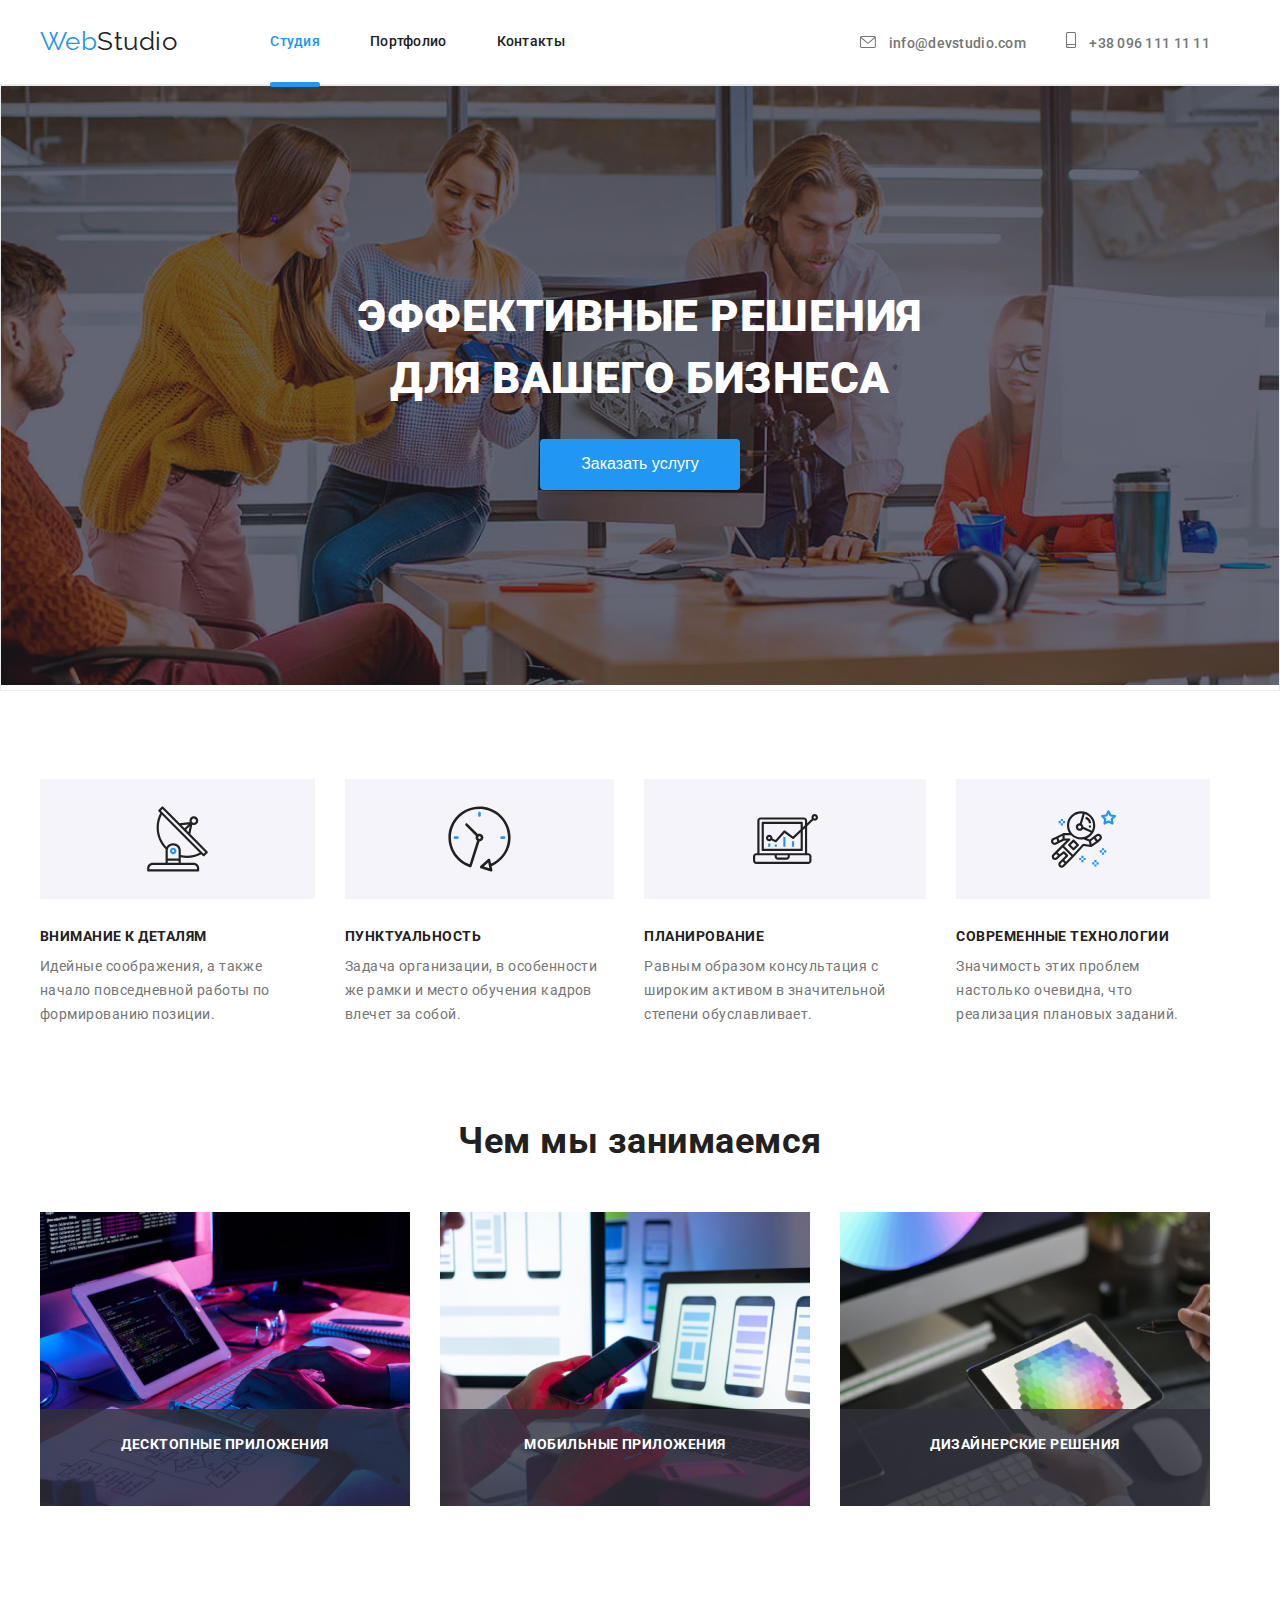
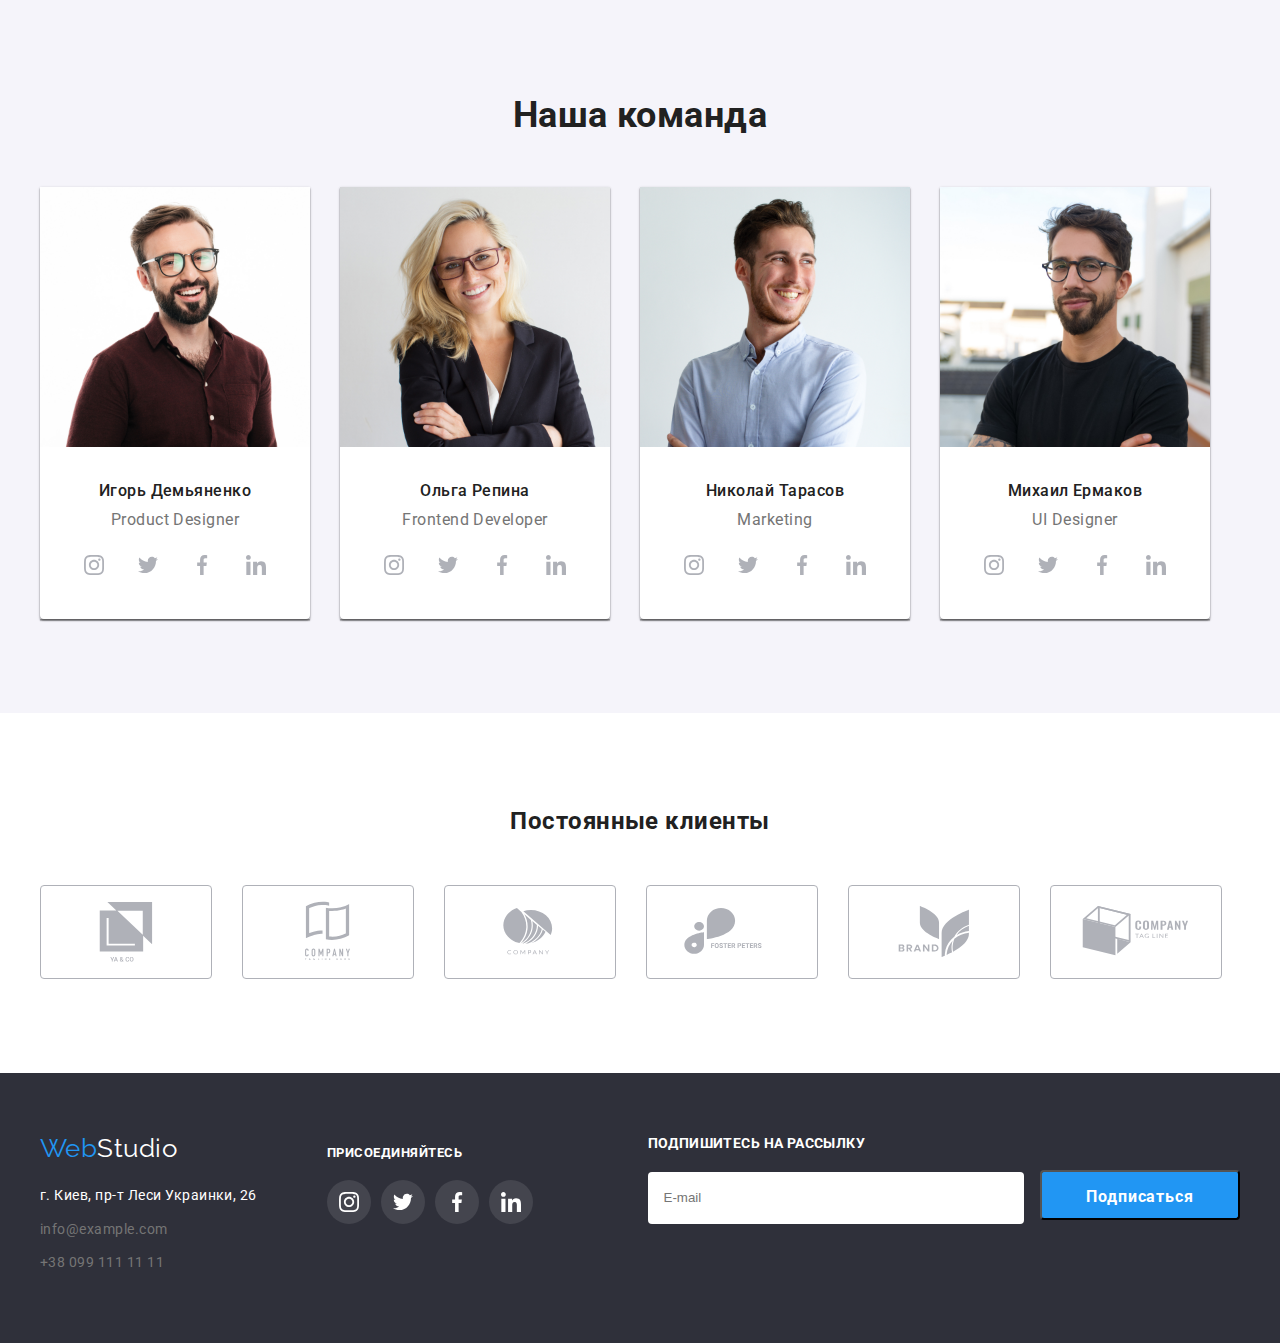
==== commit a9cc1046: "hw" ====
--- a/index.html
+++ b/index.html
@@ -16,6 +16,9 @@
         integrity="sha512-wpPYUAdjBVSE4KJnH1VR1HeZfpl1ub8YT/NKx4PuQ5NmX2tKuGu6U/JRp5y+Y8XG2tV+wKQpNHVUX03MfMFn9Q=="
         crossorigin="anonymous" referrerpolicy="no-referrer" />
     <link rel="stylesheet" href="./css/style.css" />
+    <link rel="stylesheet" href="./css/main.css" />
+    <link rel="stylesheet" href="./css/main.min.css" />
+    
 </head>
 
 <body style="font-family:Roboto">
--- a/css/style.css
+++ b/css/style.css
@@ -1,937 +1,47 @@
-:root {
-  --accent-color: #2196f3;
-  --primary-text-color: #757575;
-  --title-color: #212121;
-  --background-color: #ffffff;
-  --hero-background: #2f303a;
-  --portfolio-button: #f5f4fa;
-}
 
-body {
-  background-color: #ffffff;
-  color: #757575;
-  font-family: -apple-system, BlinkMacSystemFont, "Segoe UI", Roboto, Oxygen,
-    Ubuntu, Cantarell, "Open Sans", "Helvetica Neue", sans-serif, sans-serif;
-  letter-spacing: 0.03em;
-  margin: 0;
-}
 
-.header {
-  border-bottom: 1px solid #ececec;
-}
 
-p,
-h1,
-h2,
-h3,
-h4,
-h5,
-h6 {
-  margin-top: 0;
-  margin-bottom: 0;
-}
 
-ul {
-  margin-bottom: 0;
-  margin-top: 0;
-  padding-left: 0;
-}
 
-.list {
-  list-style: none;
-  display: flex;
-  margin-bottom: 94px;
-}
-link {
-  text-decoration: none;
-}
-.site-nav-list {
-  list-style-type: none;
-}
-
-.container {
-  width: 1200px;
-  padding-left: 15px;
-  padding-right: 15px;
-  margin: 0 auto;
-}
-
-.header .container {
-  display: flex;
-}
-
-.header-nav {
-  display: flex;
-  align-items: center;
-}
-.adress-nav {
-  display: flex;
-  align-items: center;
-}
-.adress-nav .item {
-  margin-left: 10px;
-  margin-right: 30px;
-  list-style: none;
-  padding-top: 32px;
-  padding-bottom: 32px;
-}
-
-/* logo */
-.logo-first {
-  color: var(--accent-color);
-  font-family: "Raleway";
-  font-weight: 700px;
-  font-size: 26px;
-  line-height: 1.2;
-}
-
-.logo-header {
-  text-decoration: none;
-}
-
-.site-nav-list .link {
-  text-decoration: none;
-}
-
-.adress-nav .header-adress {
-  text-decoration: none;
-}
-
-.logo-second {
-  color: var(--title-color);
-  font-family: "Raleway";
-  font-weight: 700px;
-  font-size: 26px;
-  line-height: 1.2;
-}
-/* site-nav */
-
-.site-nav-list {
-  display: flex;
-  margin-left: 93px;
-}
-
-.site-nav-list .link {
-  display: block;
-  margin-right: 50px;
-  padding-top: 32px;
-  padding-bottom: 32px;
-  transition-timing-function: cubic-bezier(0.4, 0, 0.2, 1);
-  transition-duration: 250ms;
-  position: relative;
-
-  color: var(--title-color);
-  font-weight: 500;
-  font-size: 14px;
-  line-height: 1.14;
-  letter-spacing: 0.02em;
-}
-
-.link.current::after {
-  content: "";
-  display: block;
-  width: 100%;
-  height: 5px;
-  background-color: var(--accent-color);
-  position: absolute;
-  left: 0;
-  bottom: 0;
-  margin-bottom: -5px;
-  border-radius: 30px;
-}
-
-.site-nav-list .link:hover,
-.site-nav-list .link:focus,
-.site-nav-list .link.current {
-  color: var(--accent-color);
-}
-
-.adress-nav {
-  display: flex;
-  margin-left: auto;
-}
-
-.site-nav-list .item:last-child {
-  margin-right: 0px;
-}
-
-/* Адрес */
-.header-adress {
-  color: var(--primary-text-color);
-  font-weight: 500;
-  font-size: 14px;
-  line-height: 1.14;
-  letter-spacing: 0.02em;
-
-  padding-top: 32px;
-  padding-bottom: 32px;
-}
-
-.header-adress:hover use,
-.header-adress:focus use,
-.header-adress:hover,
-.header-adress:focus {
-  fill: var(--accent-color);
-  color: var(--accent-color);
-}
-
-.ico-adress {
-  fill: var(--primary-text-color);
-  margin-right: 10px;
-  transition-timing-function: cubic-bezier(0.4, 0, 0.2, 1);
-  transition-duration: 250ms;
-}
-
-.ico-adress:hover {
-  fill: var(--accent-color);
-}
 
 /* hero */
-.hero {
-  text-align: center;
-  border: 1px solid #ececec;
-  margin-bottom: 94px;
-  padding: 200px 0;
-}
-
-.overlay {
-  height: 600px;
-  max-width: 1600px;
-  margin-right: auto;
-  margin-left: auto;
-  margin-bottom: 94px;
-
-  background-size: cover;
-  background-position: center;
-  background-repeat: no-repeat;
-  background-color: #2f303a66;
-  background-image: linear-gradient(
-      to right,
-      rgba(47, 48, 58, 0.4),
-      rgba(47, 48, 58, 0.4)
-    ),
-    url(../images/HeroOverlay.jpeg);
-}
-
-.hero-title {
-  margin-top: 0;
-  margin-bottom: 0;
-  color: var(--background-color);
-  font-style: normal;
-  font-weight: 900;
-  font-size: 44px;
-  line-height: 1.4;
-  text-transform: uppercase;
-  padding-bottom: 30px;
-}
-
-.button {
-  background-color: var(--accent-color);
-  color: var(--background-color);
-  font-weight: 700px;
-  font-size: 16px;
-  line-height: 1.9;
-  border-radius: 4px;
-  box-shadow: 0px 4px 4px rgba(0, 0, 0, 0.15);
-  min-width: 200px;
-  border: none;
-  cursor: pointer;
-  padding: 10px 32px;
-  transition-timing-function: cubic-bezier(0.4, 0, 0.2, 1);
-  transition-duration: 250ms;
-}
-
-button:hover,
-button:focus {
-  background-color: #188ce8;
-}
+ 
 
 /* Преимущества */
 
-.section-advantage .list {
-  display: flex;
-  margin-bottom: 94px;
-}
 
-/* .list .list-item::before {
-  display: inline-block;
-  content: "";
-  width: 120px;
-  height: 270px;
-  background-size: contain;
-  background-repeat: no-repeat;
-  border: 1px solid;
-  background-position: center;
-} */
-.ico-advantage {
-  display: block;
-  /* object-fit: contain; */
-  margin-bottom: 30px;
-  height: 100%;
-  width: 100%;
-  height: 70;
-  width: 65px;
-  margin-left: auto;
-  margin-right: auto;
-}
-
-.advantage-div {
-  background-color: #f5f4fa;
-  height: 120px;
-
-  margin-bottom: 30px;
-  margin-right: 30px;
-}
-
-.advantage-div .list-item {
-  background-color: var(--background-color);
-}
-
-.advantage-paragraph {
-  margin-right: 30px;
-}
-
-.container-advantage {
-  align-content: stretch;
-}
-
-.advantage-title {
-  color: var(--title-color);
-  font-weight: 700;
-  font-size: 14px;
-  line-height: 1.14;
-  margin-bottom: 10px;
-  text-transform: uppercase;
-}
-
-.advantage-paragraph {
-  font-weight: 400px;
-  font-size: 14px;
-  line-height: 1.7;
-}
 
 /* Чем мы занимаемся */
 
-.section-title {
-  color: var(--title-color);
-  font-weight: 700;
-  font-size: 36px;
-  line-height: 1.17;
-  text-align: center;
-  margin-bottom: 50px;
-}
 
-.parent {
-  position: relative;
-  width: 370px;
-  height: 294px;
-  margin-right: 30px;
-  margin-bottom: 94px;
-}
-
-.projects-title {
-  background-color: #2f303acc;
-  color: var(--background-color);
-  width: 370px;
-  height: 70px;
-  position: absolute;
-  bottom: 0;
-  text-align: center;
-  padding-top: 27px;
-  text-transform: uppercase;
-  font-size: 14px;
-  font-weight: 700;
-}
-
-.projects .projects-list {
-  display: flex;
-}
-
-.projects-list {
-  list-style: none;
-}
 
 /* Наша команда */
 
-.team {
-  padding: 94px 0;
-  background-color: var(--portfolio-button);
-}
 
-.team-list {
-  display: flex;
-}
-.team-list {
-  list-style: none;
-}
-
-.card:not(:last-child) {
-  margin-right: 30px;
-}
-
-.team-title {
-  color: var(--title-color);
-  font-weight: 500;
-  font-size: 16px;
-  line-height: 1.19;
-  text-align: center;
-}
-.team-paragraph {
-  font-size: 16px;
-  line-height: 1.19;
-  text-align: center;
-  margin-bottom: 16px;
-}
-.team-img {
-  padding-bottom: 30px;
-}
-
-.team-item {
-  box-shadow: 0px 1px 3px rgba(0, 0, 0, 0.12), 0px 1px 1px rgba(0, 0, 0, 0.14),
-    0px 2px 1px rgba(0, 0, 0, 0.2);
-}
-
-.team-title {
-  padding-bottom: 10px;
-  border-radius: 0px 0px 4px 4px;
-}
-
-.card {
-  background-color: #fff;
-  border-radius: 0px 0px 4px 4px;
-  box-shadow: 0px 1px 3px rgba(0, 0, 0, 0.12), 0px 1px 1px rgba(0, 0, 0, 0.14),
-    0px 2px 1px rgba(0, 0, 0, 0.2);
-}
-
-.team-social {
-  display: flex;
-  justify-content: center;
-  list-style: none;
-}
-
-.social-item {
-  height: 44px;
-  width: 44px;
-  display: flex;
-  align-items: center;
-  justify-content: center;
-  border-radius: 50%;
-  background-color: #ffffff;
-  margin-bottom: 30px;
-  margin-right: 10px;
-  transition-timing-function: cubic-bezier(0.4, 0, 0.2, 1);
-  transition-duration: 250ms;
-}
-
-.social-item:hover use,
-.social-item:hover {
-  fill: var(--background-color);
-  background-color: var(--accent-color);
-  transition: cubic-bezier(0.4, 0, 0.2, 1);
-}
-
-.social-item:last-child {
-  margin-right: 0px;
-}
 
 /* ------Постоянные киенты------ */
 
-.clients-title {
-  text-align: center;
-  color: var(--title-color);
-  margin-top: 94px;
-  margin-bottom: 50px;
-}
 
-.clients-list {
-  display: flex;
-  list-style: none;
-  margin-bottom: 94px;
-}
-
-.clients-icon {
-  padding-right: 25px;
-  padding-left: 25px;
-  justify-content: center;
-  text-align: center;
-  align-items: center;
-}
-
-.clients-link {
-  display: flex;
-  width: 100%;
-  height: 100%;
-  justify-content: center;
-  align-items: center;
-}
-
-.clients-item {
-  width: 170px;
-  height: 92px;
-  border: 1px solid #afb1b8;
-  border-radius: 4px;
-  transition-timing-function: cubic-bezier(0.4, 0, 0.2, 1);
-  transition-duration: 250ms;
-}
-
-.clients-item use {
-  fill: #afb1b8;
-}
-
-.clients-item:hover use,
-.clients-item:hover {
-  fill: var(--accent-color);
-  border-color: var(--accent-color);
-}
-
-.clients-item:not(:last-child) {
-  margin-right: 30px;
-}
 
 /* Футер */
-.logo-second-footer {
-  color: var(--background-color);
-  font-family: "Raleway";
-  font-weight: 700px;
-  font-size: 26px;
-  line-height: 1.2;
-}
 
-.footer-list {
-  padding-top: 20px;
-  list-style: none;
-}
-.footer-list .footer-item {
-  margin-bottom: 9px;
-}
 
-.footer-logo {
-  margin-right: 70px;
-}
 
-.footer {
-  background-color: var(--hero-background);
-}
-.footer-adress {
-  color: var(--background-color);
-  font-style: normal;
-  font-weight: 400;
-  font-size: 14px;
-  line-height: 1.7;
-}
-.footer-contacts {
-  color: var(--primary-text-color);
-  font-weight: 400;
-  font-size: 14px;
-  line-height: 24px;
-  transition-timing-function: cubic-bezier(0.4, 0, 0.2, 1);
-  transition-duration: 250ms;
-}
-.footer-contacts:focus,
-.footer-contacts:hover {
-  color: var(--accent-color);
-}
-
-.test {
-  display: flex;
-}
-
-.footer .link {
-  text-decoration: none;
-}
-
-.footer-list .footer-contacts {
-  text-decoration: none;
-}
-
-.footer-social {
-  display: flex;
-  justify-content: center;
-  list-style: none;
-}
-
-.footer-social-link {
-  display: flex;
-  justify-content: center;
-  text-align: center;
-}
-
-.footer-social-item:hover {
-  background-color: var(--accent-color);
-}
-
-.social-title {
-  margin-top: 12px;
-  margin-bottom: 20px;
-  color: #ffffff;
-}
-
-.footer-social-item {
-  height: 44px;
-  width: 44px;
-  display: flex;
-  align-items: center;
-  justify-content: center;
-  border-radius: 50%;
-  background: #ffffff1a;
-  transition-timing-function: cubic-bezier(0.4, 0, 0.2, 1);
-  transition-duration: 250ms;
-  margin-bottom: 30px;
-  margin-right: 10px;
-}
-
-.social-icon {
-  fill: #afb1b8;
-}
-
-.social-item:last-child {
-  margin-right: 0px;
-}
-
-.footer-social-icon {
-  fill: #ffffff;
-}
 
 /* Портфолио */
 
 /* Портфолио хедер */
 
-.portfolio-buttons {
-  display: flex;
-  justify-content: center;
-  margin-bottom: 50px;
-  margin-top: 94px;
-  list-style: none;
-}
 
-.portfolio-button {
-  border-radius: 4px;
-  border: none;
-  padding: 6px 22px;
-}
 
-.portfolio-title {
-  color: var(--title-color);
-  font-weight: 700;
-  font-size: 18px;
-  line-height: 2;
-  letter-spacing: 0.06em;
-  padding-left: 24px;
-  padding-top: 20px;
-}
 
-.portfolio-paragraph {
-  color: var(--primary-text-color);
-  font-weight: 400;
-  font-size: 16px;
-  line-height: 1.9;
-  letter-spacing: 0.03em;
-  padding-left: 24px;
-  padding-bottom: 20px;
-}
-.portfolio-button {
-  background-color: var(--portfolio-button);
-  color: var(--title-color);
-  font-weight: 500;
-  font-size: 16px;
-  line-height: 1.6;
-  letter-spacing: 0.03em;
-  margin-right: 8px;
-  transition-timing-function: cubic-bezier(0.4, 0, 0.2, 1);
-  transition-duration: 250ms;
-}
 
-.parent-paragraph {
-  position: absolute;
-  top: 0;
-  left: 0;
-  background-color: #2196f3e5;
-  width: 100%;
-  height: 100%;
-  padding-top: 63px;
-  padding-bottom: 63px;
-  padding-left: 24px;
-  padding-right: 24px;
-  font-size: 18px;
-  color: #ffffff;
-  line-height: 28px;
-  transform: translateY(100%);
-  transition: transform 250ms;
-}
-
-.portfolio-parent {
-  position: relative;
-  overflow: hidden;
-}
-
-.portfolio-parent:hover .parent-paragraph {
-  transform: translateY(-0%);
-}
-
-.portfolio-parent:hover .portfolio-parent {
-  transform: translateY(-100%);
-}
-
-.portfolio-img {
-  margin-bottom: 20px;
-  width: 370px;
-  height: 294px;
-}
-.portfolio-title {
-  margin-bottom: 4px;
-}
-
-.portfolio-button:hover,
-.portfolio-button:focus {
-  color: var(--background-color);
-  background-color: var(--accent-color);
-}
 
 /* list */
 
-.portfolio-list {
-  display: flex;
-  flex-wrap: wrap;
-  list-style: none;
-  margin-bottom: 94px;
-}
 
-.portfolio-item {
-  width: 370px;
-  border-left: 1px solid #eeeeee;
-  border-right: 1px solid #eeeeee;
-  border-bottom: 1px solid #eeeeee;
-  margin-right: 30px;
-  margin-bottom: 30px;
-  transition-timing-function: cubic-bezier(0.4, 0, 0.2, 1);
-  transition-duration: 250ms;
-}
-
-.portfolio-item:hover {
-  box-shadow: 0px 1px 1px rgba(0, 0, 0, 0.12), 0px 4px 4px rgba(0, 0, 0, 0.06),
-    1px 4px 6px rgba(0, 0, 0, 0.16);
-}
-
-.portfolio-item:nth-child(3n) {
-  margin-right: 0;
-}
-
-.portfolio-item:nth-last-child(-n + 3) {
-  margin-bottom: 0;
-}
 
 /* -------МОДАЛКА-------- */
 
-.backdrop.is-hidden {
-  opacity: 0;
-  pointer-events: none;
-}
 
-.btn-close {
-  width: 30px;
-  height: 30px;
-  border: 1px solid #0000001a;
-  border-radius: 50%;
-  position: absolute;
-  right: 8px;
-  top: 8px;
-  background-color: unset;
-}
 
-.btn-close:hover {
-  color: var(--accent-color);
-  background-color: var(--background-color);
-}
-
-.modal {
-  height: 581px;
-  width: 528px;
-  background-color: var(--background-color);
-  border-radius: 5px;
-  position: absolute;
-  top: 50%;
-  left: 50%;
-  transform: translate(-50%, -50%);
-}
-
-.backdrop {
-  position: fixed;
-  width: 100vw;
-  height: 100vh;
-  background-color: rgba(0, 0, 0, 0.4);
-  border-radius: 5px;
-  left: 50%;
-  top: 50%;
-  transform: translate(-50%, -50%);
-}
-
-.form-field {
-  display: flex;
-  flex-direction: column;
-  margin-right: 40px;
-  margin-left: 40px;
-  margin-bottom: 10px;
-  margin-top: 0;
-}
-
-.modal-title {
-  margin-top: 40px;
-  margin-bottom: 12px;
-  margin-right: 40px;
-  margin-left: 40px;
-  display: block;
-  font-family: Roboto;
-  font-size: 20px;
-  font-style: normal;
-  font-weight: 700;
-  line-height: 23px;
-  letter-spacing: 0.03em;
-  text-align: center;
-  color: var(--title-color);
-}
-
-.input-field {
-  height: 40px;
-  width: 100%;
-  padding-left: 42px;
-}
-
-.input-field:focus + .input-label {
-  color: red;
-}
-
-.comment-field {
-  height: 120px;
-  padding-bottom: 20px;
-}
-
-.textarea {
-  resize: none;
-  margin-bottom: 10px;
-  padding-top: 12px;
-  padding-bottom: 12px;
-  padding-left: 16px;
-  padding-right: 16px;
-  width: 448px;
-  height: 120px;
-  font-size: 14px;
-}
-
-.checkbox {
-  margin-right: 9px;
-  display: block;
-}
-
-.modal-send {
-  width: 200px;
-  height: 50px;
-  background-color: var(--accent-color);
-  color: var(--background-color);
-  display: block;
-  margin: 0 auto;
-  border: none;
-  border-radius: 4px;
-}
-
-.modal-icon {
-  position: absolute;
-  left: 15px;
-  top: 50%;
-  transform: translateY(-50%);
-  fill: var(--title-color);
-}
-
-.input-wrap {
-  display: block;
-  position: relative;
-}
-
-.modal-comment {
-  height: 100%;
-}
-
-.label-title {
-  margin-bottom: 4px;
-  font-size: 12px;
-}
-
-.checkbox-link {
-  margin-bottom: 30px;
-  display: flex;
-  white-space: nowrap;
-  font-size: 14px;
-}
-
-.footer-label {
-  
-}
-
-.footer-submit-button {
-  background-color: var(--accent-color);
-  height: 50px;
-  width: 200px;
-  border-radius: 4px;
-  align-items: center;
-  justify-content: center;
-  color: var(--background-color);
-  font-family: Roboto;
-  font-size: 16px;
-  font-style: normal;
-  font-weight: 700;
-  line-height: 30px;
-  letter-spacing: 0.06em;
-  text-align: center;
-  padding-left: 35px;
-}
-
-.footer-submit-input {
-  width: 358px;
-  height: 50px;
-  margin-top: 20px;
-  margin-right: 12px;
-  padding-left: 16px;
-  border-radius: 4px;
-}
-
-.submit-title {
-  font-family: Roboto;
-  font-size: 14px;
-  font-style: normal;
-  font-weight: 700;
-  line-height: 16px;
-  letter-spacing: 0.03em;
-  text-align: left;
-}
-
-.footer-submit-container {
-  justify-content: flex-end;
-}
-
-.input-field,
-.input-field ~ svg use {
-  outline: none;
-  border-radius: 4px;
-  border: 1px solid rgba(33, 33, 33, 0.2);
-  fill: #212121;
-}
-
-.input-field:hover,
-.input-field:focus,
-.input-field:hover ~ svg use,
-.input-field:focus ~ svg use {
-  fill: #2196f3;
-  border: 1px solid #2196f3;
-}
-
-.footer {
-  padding: 60px 0;
-}
-
-.footer .container,
-.footer-left-col {
-  display: flex;
-}
-
-.footer .container {
-  justify-content: space-between;
-}
--- a/css/main.css
+++ b/css/main.css
@@ -0,0 +1,921 @@
+@charset "UTF-8";
+.header {
+  border-bottom: 1px solid #ececec;
+}
+
+p,
+h1,
+h2,
+h3,
+h4,
+h5,
+h6 {
+  margin-top: 0;
+  margin-bottom: 0;
+}
+
+ul {
+  margin-bottom: 0;
+  margin-top: 0;
+  padding-left: 0;
+}
+
+.list {
+  list-style: none;
+  display: flex;
+  margin-bottom: 94px;
+}
+
+link {
+  text-decoration: none;
+}
+
+.site-nav-list {
+  list-style-type: none;
+}
+
+body {
+  background-color: #ffffff;
+  color: #757575;
+  font-family: -apple-system, BlinkMacSystemFont, "Segoe UI", Roboto, Oxygen, Ubuntu, Cantarell, "Open Sans", "Helvetica Neue", sans-serif, sans-serif;
+  letter-spacing: 0.03em;
+  margin: 0;
+}
+
+:root {
+  --accent-color: #2196f3;
+  --primary-text-color: #757575;
+  --title-color: #212121;
+  --background-color: #ffffff;
+  --hero-background: #2f303a;
+  --portfolio-button: #f5f4fa;
+}
+
+.container {
+  width: 1200px;
+  padding-left: 15px;
+  padding-right: 15px;
+  margin: 0 auto;
+}
+
+.logo-first {
+  color: var(--accent-color);
+  font-family: "Raleway";
+  font-weight: 700px;
+  font-size: 26px;
+  line-height: 1.2;
+}
+
+.logo-header {
+  text-decoration: none;
+}
+
+.logo-second {
+  color: var(--title-color);
+  font-family: "Raleway";
+  font-weight: 700px;
+  font-size: 26px;
+  line-height: 1.2;
+}
+
+.team-social {
+  display: flex;
+  justify-content: center;
+  list-style: none;
+}
+
+.social-item {
+  height: 44px;
+  width: 44px;
+  display: flex;
+  align-items: center;
+  justify-content: center;
+  border-radius: 50%;
+  background-color: #ffffff;
+  margin-bottom: 30px;
+  margin-right: 10px;
+  transition-timing-function: cubic-bezier(0.4, 0, 0.2, 1);
+  transition-duration: 250ms;
+}
+
+.social-item:hover use, .social-item:hover {
+  fill: var(--background-color);
+  background-color: var(--accent-color);
+  transition: cubic-bezier(0.4, 0, 0.2, 1);
+}
+
+.social-item:last-child {
+  margin-right: 0px;
+}
+
+.footer-social {
+  display: flex;
+  justify-content: center;
+  list-style: none;
+}
+
+.footer-social-link {
+  display: flex;
+  justify-content: center;
+  text-align: center;
+}
+
+.social-title {
+  margin-top: 12px;
+  margin-bottom: 20px;
+  color: #ffffff;
+}
+
+.footer-social-item {
+  height: 44px;
+  width: 44px;
+  display: flex;
+  align-items: center;
+  justify-content: center;
+  border-radius: 50%;
+  background: #ffffff1a;
+  transition-timing-function: cubic-bezier(0.4, 0, 0.2, 1);
+  transition-duration: 250ms;
+  margin-bottom: 30px;
+  margin-right: 10px;
+}
+
+.footer-social-item:hover {
+  background-color: var(--accent-color);
+}
+
+.social-icon {
+  fill: #afb1b8;
+}
+
+.footer-social-icon {
+  fill: #ffffff;
+}
+
+.button {
+  background-color: var(--accent-color);
+  color: var(--background-color);
+  font-weight: 700px;
+  font-size: 16px;
+  line-height: 1.9;
+  border-radius: 4px;
+  box-shadow: 0px 4px 4px rgba(0, 0, 0, 0.15);
+  min-width: 200px;
+  border: none;
+  cursor: pointer;
+  padding: 10px 32px;
+  transition-timing-function: cubic-bezier(0.4, 0, 0.2, 1);
+  transition-duration: 250ms;
+}
+
+button:hover,
+button:focus {
+  background-color: #188ce8;
+}
+
+.header .container {
+  display: flex;
+}
+
+.header-nav {
+  display: flex;
+  align-items: center;
+}
+
+.adress-nav {
+  display: flex;
+  align-items: center;
+}
+
+.adress-nav .item {
+  margin-left: 10px;
+  margin-right: 30px;
+  list-style: none;
+  padding-top: 32px;
+  padding-bottom: 32px;
+}
+
+/* logo */
+.site-nav-list .link {
+  text-decoration: none;
+}
+
+.adress-nav .header-adress {
+  text-decoration: none;
+}
+
+/* site-nav */
+.site-nav-list {
+  display: flex;
+  margin-left: 93px;
+}
+
+.site-nav-list .link {
+  display: block;
+  margin-right: 50px;
+  padding-top: 32px;
+  padding-bottom: 32px;
+  transition-timing-function: cubic-bezier(0.4, 0, 0.2, 1);
+  transition-duration: 250ms;
+  position: relative;
+  color: var(--title-color);
+  font-weight: 500;
+  font-size: 14px;
+  line-height: 1.14;
+  letter-spacing: 0.02em;
+}
+
+.site-nav-list .link:hover, .site-nav-list .link:focus, .site-nav-list .link.current {
+  color: var(--accent-color);
+}
+
+.link.current::after {
+  content: "";
+  display: block;
+  width: 100%;
+  height: 5px;
+  background-color: var(--accent-color);
+  position: absolute;
+  left: 0;
+  bottom: 0;
+  margin-bottom: -5px;
+  border-radius: 30px;
+}
+
+.adress-nav {
+  display: flex;
+  margin-left: auto;
+}
+
+.site-nav-list .item:last-child {
+  margin-right: 0px;
+}
+
+/* Адрес */
+.header-adress {
+  color: var(--primary-text-color);
+  font-weight: 500;
+  font-size: 14px;
+  line-height: 1.14;
+  letter-spacing: 0.02em;
+  padding-top: 32px;
+  padding-bottom: 32px;
+}
+
+.header-adress:hover use,
+.header-adress:focus use, .header-adress:hover, .header-adress:focus {
+  fill: var(--accent-color);
+  color: var(--accent-color);
+}
+
+.ico-adress {
+  fill: var(--primary-text-color);
+  margin-right: 10px;
+  transition-timing-function: cubic-bezier(0.4, 0, 0.2, 1);
+  transition-duration: 250ms;
+}
+
+.ico-adress:hover {
+  fill: var(--accent-color);
+}
+
+.hero {
+  text-align: center;
+  border: 1px solid #ececec;
+  margin-bottom: 94px;
+  padding: 200px 0;
+}
+
+.overlay {
+  height: 600px;
+  max-width: 1600px;
+  margin-right: auto;
+  margin-left: auto;
+  margin-bottom: 94px;
+  background-size: cover;
+  background-position: center;
+  background-repeat: no-repeat;
+  background-color: #2f303a66;
+  background-image: linear-gradient(to right, rgba(47, 48, 58, 0.4), rgba(47, 48, 58, 0.4)), url(../images/HeroOverlay.jpeg);
+}
+
+.hero-title {
+  margin-top: 0;
+  margin-bottom: 0;
+  color: var(--background-color);
+  font-style: normal;
+  font-weight: 900;
+  font-size: 44px;
+  line-height: 1.4;
+  text-transform: uppercase;
+  padding-bottom: 30px;
+}
+
+.section-advantage .list {
+  display: flex;
+  margin-bottom: 94px;
+}
+
+/* .list .list-item::before {
+    display: inline-block;
+    content: "";
+    width: 120px;
+    height: 270px;
+    background-size: contain;
+    background-repeat: no-repeat;
+    border: 1px solid;
+    background-position: center;
+  } */
+.ico-advantage {
+  display: block;
+  /* object-fit: contain; */
+  margin-bottom: 30px;
+  height: 100%;
+  width: 100%;
+  height: 70;
+  width: 65px;
+  margin-left: auto;
+  margin-right: auto;
+}
+
+.advantage-div {
+  background-color: #f5f4fa;
+  height: 120px;
+  margin-bottom: 30px;
+  margin-right: 30px;
+}
+
+.advantage-div .list-item {
+  background-color: var(--background-color);
+}
+
+.advantage-paragraph {
+  margin-right: 30px;
+}
+
+.container-advantage {
+  align-content: stretch;
+}
+
+.advantage-title {
+  color: var(--title-color);
+  font-weight: 700;
+  font-size: 14px;
+  line-height: 1.14;
+  margin-bottom: 10px;
+  text-transform: uppercase;
+}
+
+.advantage-paragraph {
+  font-weight: 400px;
+  font-size: 14px;
+  line-height: 1.7;
+}
+
+.section-title {
+  color: var(--title-color);
+  font-weight: 700;
+  font-size: 36px;
+  line-height: 1.17;
+  text-align: center;
+  margin-bottom: 50px;
+}
+
+.parent {
+  position: relative;
+  width: 370px;
+  height: 294px;
+  margin-right: 30px;
+  margin-bottom: 94px;
+}
+
+.projects-title {
+  background-color: #2f303acc;
+  color: var(--background-color);
+  width: 370px;
+  height: 70px;
+  position: absolute;
+  bottom: 0;
+  text-align: center;
+  padding-top: 27px;
+  text-transform: uppercase;
+  font-size: 14px;
+  font-weight: 700;
+}
+
+.projects .projects-list {
+  display: flex;
+}
+
+.projects-list {
+  list-style: none;
+}
+
+.team {
+  padding: 94px 0;
+  background-color: var(--portfolio-button);
+}
+
+.team-list {
+  display: flex;
+}
+
+.team-list {
+  list-style: none;
+}
+
+.team-title {
+  color: var(--title-color);
+  font-weight: 500;
+  font-size: 16px;
+  line-height: 1.19;
+  text-align: center;
+}
+
+.team-paragraph {
+  font-size: 16px;
+  line-height: 1.19;
+  text-align: center;
+  margin-bottom: 16px;
+}
+
+.team-img {
+  padding-bottom: 30px;
+}
+
+.team-item {
+  box-shadow: 0px 1px 3px rgba(0, 0, 0, 0.12), 0px 1px 1px rgba(0, 0, 0, 0.14), 0px 2px 1px rgba(0, 0, 0, 0.2);
+}
+
+.team-title {
+  padding-bottom: 10px;
+  border-radius: 0px 0px 4px 4px;
+}
+
+.card {
+  background-color: #fff;
+  border-radius: 0px 0px 4px 4px;
+  box-shadow: 0px 1px 3px rgba(0, 0, 0, 0.12), 0px 1px 1px rgba(0, 0, 0, 0.14), 0px 2px 1px rgba(0, 0, 0, 0.2);
+}
+
+.card:not(:last-child) {
+  margin-right: 30px;
+}
+
+.clients-title {
+  text-align: center;
+  color: var(--title-color);
+  margin-top: 94px;
+  margin-bottom: 50px;
+}
+
+.clients-list {
+  display: flex;
+  list-style: none;
+  margin-bottom: 94px;
+}
+
+.clients-icon {
+  padding-right: 25px;
+  padding-left: 25px;
+  justify-content: center;
+  text-align: center;
+  align-items: center;
+}
+
+.clients-link {
+  display: flex;
+  width: 100%;
+  height: 100%;
+  justify-content: center;
+  align-items: center;
+}
+
+.clients-item {
+  width: 170px;
+  height: 92px;
+  border: 1px solid #afb1b8;
+  border-radius: 4px;
+  transition-timing-function: cubic-bezier(0.4, 0, 0.2, 1);
+  transition-duration: 250ms;
+}
+
+.clients-item:hover use, .clients-item:hover {
+  fill: var(--accent-color);
+  border-color: var(--accent-color);
+}
+
+.clients-item:not(:last-child) {
+  margin-right: 30px;
+}
+
+.clients-item use {
+  fill: #afb1b8;
+}
+
+.logo-second-footer {
+  color: var(--background-color);
+  font-family: "Raleway";
+  font-weight: 700px;
+  font-size: 26px;
+  line-height: 1.2;
+}
+
+.footer-list {
+  padding-top: 20px;
+  list-style: none;
+}
+
+.footer-list .footer-item {
+  margin-bottom: 9px;
+}
+
+.footer-logo {
+  margin-right: 70px;
+}
+
+.footer {
+  background-color: var(--hero-background);
+}
+
+.footer-adress {
+  color: var(--background-color);
+  font-style: normal;
+  font-weight: 400;
+  font-size: 14px;
+  line-height: 1.7;
+}
+
+.footer-contacts {
+  color: var(--primary-text-color);
+  font-weight: 400;
+  font-size: 14px;
+  line-height: 24px;
+  transition-timing-function: cubic-bezier(0.4, 0, 0.2, 1);
+  transition-duration: 250ms;
+}
+
+.footer-contacts:focus, .footer-contacts:hover {
+  color: var(--accent-color);
+}
+
+.test {
+  display: flex;
+}
+
+.footer .link {
+  text-decoration: none;
+}
+
+.footer-list .footer-contacts {
+  text-decoration: none;
+}
+
+.portfolio-buttons {
+  display: flex;
+  justify-content: center;
+  margin-bottom: 50px;
+  margin-top: 94px;
+  list-style: none;
+}
+
+.portfolio-button {
+  border-radius: 4px;
+  border: none;
+  padding: 6px 22px;
+}
+
+.portfolio-button {
+  background-color: var(--portfolio-button);
+  color: var(--title-color);
+  font-weight: 500;
+  font-size: 16px;
+  line-height: 1.6;
+  letter-spacing: 0.03em;
+  margin-right: 8px;
+  transition-timing-function: cubic-bezier(0.4, 0, 0.2, 1);
+  transition-duration: 250ms;
+}
+
+.portfolio-button:hover, .portfolio-button:focus {
+  color: var(--background-color);
+  background-color: var(--accent-color);
+}
+
+.portfolio-list {
+  display: flex;
+  flex-wrap: wrap;
+  list-style: none;
+  margin-bottom: 94px;
+}
+
+.portfolio-item {
+  width: 370px;
+  border-left: 1px solid #eeeeee;
+  border-right: 1px solid #eeeeee;
+  border-bottom: 1px solid #eeeeee;
+  margin-right: 30px;
+  margin-bottom: 30px;
+  transition-timing-function: cubic-bezier(0.4, 0, 0.2, 1);
+  transition-duration: 250ms;
+}
+
+.portfolio-item:hover {
+  box-shadow: 0px 1px 1px rgba(0, 0, 0, 0.12), 0px 4px 4px rgba(0, 0, 0, 0.06), 1px 4px 6px rgba(0, 0, 0, 0.16);
+}
+
+.portfolio-item:nth-child(3n) {
+  margin-right: 0;
+}
+
+.portfolio-item:nth-last-child(-n + 3) {
+  margin-bottom: 0;
+}
+
+.backdrop.is-hidden {
+  opacity: 0;
+  pointer-events: none;
+}
+
+.btn-close {
+  width: 30px;
+  height: 30px;
+  border: 1px solid #0000001a;
+  border-radius: 50%;
+  position: absolute;
+  right: 8px;
+  top: 8px;
+  background-color: unset;
+}
+
+.btn-close:hover {
+  color: var(--accent-color);
+  background-color: var(--background-color);
+}
+
+.modal {
+  height: 581px;
+  width: 528px;
+  background-color: var(--background-color);
+  border-radius: 5px;
+  position: absolute;
+  top: 50%;
+  left: 50%;
+  transform: translate(-50%, -50%);
+}
+
+.backdrop {
+  position: fixed;
+  width: 100vw;
+  height: 100vh;
+  background-color: rgba(0, 0, 0, 0.4);
+  border-radius: 5px;
+  left: 50%;
+  top: 50%;
+  transform: translate(-50%, -50%);
+}
+
+.form-field {
+  display: flex;
+  flex-direction: column;
+  margin-right: 40px;
+  margin-left: 40px;
+  margin-bottom: 10px;
+  margin-top: 0;
+}
+
+.modal-title {
+  margin-top: 40px;
+  margin-bottom: 12px;
+  margin-right: 40px;
+  margin-left: 40px;
+  display: block;
+  font-family: Roboto;
+  font-size: 20px;
+  font-style: normal;
+  font-weight: 700;
+  line-height: 23px;
+  letter-spacing: 0.03em;
+  text-align: center;
+  color: var(--title-color);
+}
+
+.input-field {
+  height: 40px;
+  width: 100%;
+  padding-left: 42px;
+}
+
+.input-field:focus + .input-label {
+  color: red;
+}
+
+.comment-field {
+  height: 120px;
+  padding-bottom: 20px;
+}
+
+.textarea {
+  resize: none;
+  margin-bottom: 10px;
+  padding-top: 12px;
+  padding-bottom: 12px;
+  padding-left: 16px;
+  padding-right: 16px;
+  width: 448px;
+  height: 120px;
+  font-size: 14px;
+}
+
+.checkbox {
+  margin-right: 9px;
+  display: block;
+}
+
+.modal-send {
+  width: 200px;
+  height: 50px;
+  background-color: var(--accent-color);
+  color: var(--background-color);
+  display: block;
+  margin: 0 auto;
+  border: none;
+  border-radius: 4px;
+}
+
+.modal-icon {
+  position: absolute;
+  left: 15px;
+  top: 50%;
+  transform: translateY(-50%);
+  fill: var(--title-color);
+}
+
+.input-wrap {
+  display: block;
+  position: relative;
+}
+
+.modal-comment {
+  height: 100%;
+}
+
+.label-title {
+  margin-bottom: 4px;
+  font-size: 12px;
+}
+
+.checkbox-link {
+  margin-bottom: 30px;
+  display: flex;
+  white-space: nowrap;
+  font-size: 14px;
+}
+
+.footer-label {
+  color: #ffffff;
+  text-transform: uppercase;
+  font-family: Roboto;
+  font-size: 14px;
+  font-style: normal;
+  font-weight: 700;
+  line-height: 16px;
+  letter-spacing: 0.03em;
+  text-align: left;
+}
+
+.footer-submit-button {
+  background-color: var(--accent-color);
+  height: 50px;
+  width: 200px;
+  border-radius: 4px;
+  align-items: center;
+  justify-content: center;
+  color: var(--background-color);
+  font-family: Roboto;
+  font-size: 16px;
+  font-style: normal;
+  font-weight: 700;
+  line-height: 30px;
+  letter-spacing: 0.06em;
+  text-align: center;
+  padding-left: 35px;
+}
+
+.footer-submit-input {
+  width: 358px;
+  height: 50px;
+  margin-top: 20px;
+  margin-right: 12px;
+  padding-left: 16px;
+  border-radius: 4px;
+  border: none;
+}
+
+.submit-title {
+  font-family: Roboto;
+  font-size: 14px;
+  font-style: normal;
+  font-weight: 700;
+  line-height: 16px;
+  letter-spacing: 0.03em;
+  text-align: left;
+}
+
+.footer-submit-container {
+  justify-content: flex-end;
+}
+
+.input-field,
+.input-field ~ svg use {
+  outline: none;
+  border-radius: 4px;
+  border: 1px solid rgba(33, 33, 33, 0.2);
+  fill: #212121;
+}
+
+.input-field:hover, .input-field:focus,
+.input-field:hover ~ svg use,
+.input-field:focus ~ svg use,
+.input-field ~ svg use:hover,
+.input-field ~ svg use:focus,
+.input-field ~ svg use:hover ~ svg use,
+.input-field ~ svg use:focus ~ svg use {
+  fill: #2196f3;
+  border: 1px solid #2196f3;
+}
+
+.footer {
+  padding: 60px 0;
+}
+
+.footer .container,
+.footer-left-col {
+  display: flex;
+}
+
+.footer .container {
+  justify-content: space-between;
+}
+
+.portfolio-title {
+  color: var(--title-color);
+  font-weight: 700;
+  font-size: 18px;
+  line-height: 2;
+  letter-spacing: 0.06em;
+  padding-left: 24px;
+  padding-top: 20px;
+}
+
+.portfolio-paragraph {
+  color: var(--primary-text-color);
+  font-weight: 400;
+  font-size: 16px;
+  line-height: 1.9;
+  letter-spacing: 0.03em;
+  padding-left: 24px;
+  padding-bottom: 20px;
+}
+
+.parent-paragraph {
+  position: absolute;
+  top: 0;
+  left: 0;
+  background-color: #2196f3e5;
+  width: 100%;
+  height: 100%;
+  padding-top: 63px;
+  padding-bottom: 63px;
+  padding-left: 24px;
+  padding-right: 24px;
+  font-size: 18px;
+  color: #ffffff;
+  line-height: 28px;
+  transform: translateY(100%);
+  transition: transform 250ms;
+}
+
+.portfolio-parent {
+  position: relative;
+  overflow: hidden;
+}
+
+.portfolio-parent:hover .parent-paragraph {
+  transform: translateY(0%);
+}
+
+.portfolio-parent:hover .portfolio-parent {
+  transform: translateY(-100%);
+}
+
+.portfolio-img {
+  margin-bottom: 20px;
+  width: 370px;
+  height: 294px;
+}
+
+.portfolio-title {
+  margin-bottom: 4px;
+}
+/*# sourceMappingURL=main.css.map */--- a/css/main.min.css
+++ b/css/main.min.css
@@ -0,0 +1,2 @@
+.header{border-bottom:1px solid #ececec}p,h1,h2,h3,h4,h5,h6{margin-top:0;margin-bottom:0}ul{margin-bottom:0;margin-top:0;padding-left:0}.list{list-style:none;display:flex;margin-bottom:94px}link{text-decoration:none}.site-nav-list{list-style-type:none}body{background-color:#ffffff;color:#757575;font-family:-apple-system, BlinkMacSystemFont, "Segoe UI", Roboto, Oxygen, Ubuntu, Cantarell, "Open Sans", "Helvetica Neue", sans-serif, sans-serif;letter-spacing:0.03em;margin:0}:root{--accent-color: #2196f3;--primary-text-color: #757575;--title-color: #212121;--background-color: #ffffff;--hero-background: #2f303a;--portfolio-button: #f5f4fa}.container{width:1200px;padding-left:15px;padding-right:15px;margin:0 auto}.logo-first{color:var(--accent-color);font-family:"Raleway";font-weight:700px;font-size:26px;line-height:1.2}.logo-header{text-decoration:none}.logo-second{color:var(--title-color);font-family:"Raleway";font-weight:700px;font-size:26px;line-height:1.2}.team-social{display:flex;justify-content:center;list-style:none}.social-item{height:44px;width:44px;display:flex;align-items:center;justify-content:center;border-radius:50%;background-color:#ffffff;margin-bottom:30px;margin-right:10px;transition-timing-function:cubic-bezier(0.4, 0, 0.2, 1);transition-duration:250ms}.social-item:hover use,.social-item:hover{fill:var(--background-color);background-color:var(--accent-color);transition:cubic-bezier(0.4, 0, 0.2, 1)}.social-item:last-child{margin-right:0px}.footer-social{display:flex;justify-content:center;list-style:none}.footer-social-link{display:flex;justify-content:center;text-align:center}.social-title{margin-top:12px;margin-bottom:20px;color:#ffffff}.footer-social-item{height:44px;width:44px;display:flex;align-items:center;justify-content:center;border-radius:50%;background:#ffffff1a;transition-timing-function:cubic-bezier(0.4, 0, 0.2, 1);transition-duration:250ms;margin-bottom:30px;margin-right:10px}.footer-social-item:hover{background-color:var(--accent-color)}.social-icon{fill:#afb1b8}.footer-social-icon{fill:#ffffff}.button{background-color:var(--accent-color);color:var(--background-color);font-weight:700px;font-size:16px;line-height:1.9;border-radius:4px;box-shadow:0px 4px 4px rgba(0,0,0,0.15);min-width:200px;border:none;cursor:pointer;padding:10px 32px;transition-timing-function:cubic-bezier(0.4, 0, 0.2, 1);transition-duration:250ms}button:hover,button:focus{background-color:#188ce8}.header .container{display:flex}.header-nav{display:flex;align-items:center}.adress-nav{display:flex;align-items:center}.adress-nav .item{margin-left:10px;margin-right:30px;list-style:none;padding-top:32px;padding-bottom:32px}.site-nav-list .link{text-decoration:none}.adress-nav .header-adress{text-decoration:none}.site-nav-list{display:flex;margin-left:93px}.site-nav-list .link{display:block;margin-right:50px;padding-top:32px;padding-bottom:32px;transition-timing-function:cubic-bezier(0.4, 0, 0.2, 1);transition-duration:250ms;position:relative;color:var(--title-color);font-weight:500;font-size:14px;line-height:1.14;letter-spacing:0.02em}.site-nav-list .link:hover,.site-nav-list .link:focus,.site-nav-list .link.current{color:var(--accent-color)}.link.current::after{content:"";display:block;width:100%;height:5px;background-color:var(--accent-color);position:absolute;left:0;bottom:0;margin-bottom:-5px;border-radius:30px}.adress-nav{display:flex;margin-left:auto}.site-nav-list .item:last-child{margin-right:0px}.header-adress{color:var(--primary-text-color);font-weight:500;font-size:14px;line-height:1.14;letter-spacing:0.02em;padding-top:32px;padding-bottom:32px}.header-adress:hover use,.header-adress:focus use,.header-adress:hover,.header-adress:focus{fill:var(--accent-color);color:var(--accent-color)}.ico-adress{fill:var(--primary-text-color);margin-right:10px;transition-timing-function:cubic-bezier(0.4, 0, 0.2, 1);transition-duration:250ms}.ico-adress:hover{fill:var(--accent-color)}.hero{text-align:center;border:1px solid #ececec;margin-bottom:94px;padding:200px 0}.overlay{height:600px;max-width:1600px;margin-right:auto;margin-left:auto;margin-bottom:94px;background-size:cover;background-position:center;background-repeat:no-repeat;background-color:#2f303a66;background-image:linear-gradient(to right, rgba(47,48,58,0.4), rgba(47,48,58,0.4)),url(../images/HeroOverlay.jpeg)}.hero-title{margin-top:0;margin-bottom:0;color:var(--background-color);font-style:normal;font-weight:900;font-size:44px;line-height:1.4;text-transform:uppercase;padding-bottom:30px}.section-advantage .list{display:flex;margin-bottom:94px}.ico-advantage{display:block;margin-bottom:30px;height:100%;width:100%;height:70;width:65px;margin-left:auto;margin-right:auto}.advantage-div{background-color:#f5f4fa;height:120px;margin-bottom:30px;margin-right:30px}.advantage-div .list-item{background-color:var(--background-color)}.advantage-paragraph{margin-right:30px}.container-advantage{align-content:stretch}.advantage-title{color:var(--title-color);font-weight:700;font-size:14px;line-height:1.14;margin-bottom:10px;text-transform:uppercase}.advantage-paragraph{font-weight:400px;font-size:14px;line-height:1.7}.section-title{color:var(--title-color);font-weight:700;font-size:36px;line-height:1.17;text-align:center;margin-bottom:50px}.parent{position:relative;width:370px;height:294px;margin-right:30px;margin-bottom:94px}.projects-title{background-color:#2f303acc;color:var(--background-color);width:370px;height:70px;position:absolute;bottom:0;text-align:center;padding-top:27px;text-transform:uppercase;font-size:14px;font-weight:700}.projects .projects-list{display:flex}.projects-list{list-style:none}.team{padding:94px 0;background-color:var(--portfolio-button)}.team-list{display:flex}.team-list{list-style:none}.team-title{color:var(--title-color);font-weight:500;font-size:16px;line-height:1.19;text-align:center}.team-paragraph{font-size:16px;line-height:1.19;text-align:center;margin-bottom:16px}.team-img{padding-bottom:30px}.team-item{box-shadow:0px 1px 3px rgba(0,0,0,0.12),0px 1px 1px rgba(0,0,0,0.14),0px 2px 1px rgba(0,0,0,0.2)}.team-title{padding-bottom:10px;border-radius:0px 0px 4px 4px}.card{background-color:#fff;border-radius:0px 0px 4px 4px;box-shadow:0px 1px 3px rgba(0,0,0,0.12),0px 1px 1px rgba(0,0,0,0.14),0px 2px 1px rgba(0,0,0,0.2)}.card:not(:last-child){margin-right:30px}.clients-title{text-align:center;color:var(--title-color);margin-top:94px;margin-bottom:50px}.clients-list{display:flex;list-style:none;margin-bottom:94px}.clients-icon{padding-right:25px;padding-left:25px;justify-content:center;text-align:center;align-items:center}.clients-link{display:flex;width:100%;height:100%;justify-content:center;align-items:center}.clients-item{width:170px;height:92px;border:1px solid #afb1b8;border-radius:4px;transition-timing-function:cubic-bezier(0.4, 0, 0.2, 1);transition-duration:250ms}.clients-item:hover use,.clients-item:hover{fill:var(--accent-color);border-color:var(--accent-color)}.clients-item:not(:last-child){margin-right:30px}.clients-item use{fill:#afb1b8}.logo-second-footer{color:var(--background-color);font-family:"Raleway";font-weight:700px;font-size:26px;line-height:1.2}.footer-list{padding-top:20px;list-style:none}.footer-list .footer-item{margin-bottom:9px}.footer-logo{margin-right:70px}.footer{background-color:var(--hero-background)}.footer-adress{color:var(--background-color);font-style:normal;font-weight:400;font-size:14px;line-height:1.7}.footer-contacts{color:var(--primary-text-color);font-weight:400;font-size:14px;line-height:24px;transition-timing-function:cubic-bezier(0.4, 0, 0.2, 1);transition-duration:250ms}.footer-contacts:focus,.footer-contacts:hover{color:var(--accent-color)}.test{display:flex}.footer .link{text-decoration:none}.footer-list .footer-contacts{text-decoration:none}.portfolio-buttons{display:flex;justify-content:center;margin-bottom:50px;margin-top:94px;list-style:none}.portfolio-button{border-radius:4px;border:none;padding:6px 22px}.portfolio-button{background-color:var(--portfolio-button);color:var(--title-color);font-weight:500;font-size:16px;line-height:1.6;letter-spacing:0.03em;margin-right:8px;transition-timing-function:cubic-bezier(0.4, 0, 0.2, 1);transition-duration:250ms}.portfolio-button:hover,.portfolio-button:focus{color:var(--background-color);background-color:var(--accent-color)}.portfolio-list{display:flex;flex-wrap:wrap;list-style:none;margin-bottom:94px}.portfolio-item{width:370px;border-left:1px solid #eeeeee;border-right:1px solid #eeeeee;border-bottom:1px solid #eeeeee;margin-right:30px;margin-bottom:30px;transition-timing-function:cubic-bezier(0.4, 0, 0.2, 1);transition-duration:250ms}.portfolio-item:hover{box-shadow:0px 1px 1px rgba(0,0,0,0.12),0px 4px 4px rgba(0,0,0,0.06),1px 4px 6px rgba(0,0,0,0.16)}.portfolio-item:nth-child(3n){margin-right:0}.portfolio-item:nth-last-child(-n+3){margin-bottom:0}.backdrop.is-hidden{opacity:0;pointer-events:none}.btn-close{width:30px;height:30px;border:1px solid #0000001a;border-radius:50%;position:absolute;right:8px;top:8px;background-color:unset}.btn-close:hover{color:var(--accent-color);background-color:var(--background-color)}.modal{height:581px;width:528px;background-color:var(--background-color);border-radius:5px;position:absolute;top:50%;left:50%;transform:translate(-50%, -50%)}.backdrop{position:fixed;width:100vw;height:100vh;background-color:rgba(0,0,0,0.4);border-radius:5px;left:50%;top:50%;transform:translate(-50%, -50%)}.form-field{display:flex;flex-direction:column;margin-right:40px;margin-left:40px;margin-bottom:10px;margin-top:0}.modal-title{margin-top:40px;margin-bottom:12px;margin-right:40px;margin-left:40px;display:block;font-family:Roboto;font-size:20px;font-style:normal;font-weight:700;line-height:23px;letter-spacing:0.03em;text-align:center;color:var(--title-color)}.input-field{height:40px;width:100%;padding-left:42px}.input-field:focus+.input-label{color:red}.comment-field{height:120px;padding-bottom:20px}.textarea{resize:none;margin-bottom:10px;padding-top:12px;padding-bottom:12px;padding-left:16px;padding-right:16px;width:448px;height:120px;font-size:14px}.checkbox{margin-right:9px;display:block}.modal-send{width:200px;height:50px;background-color:var(--accent-color);color:var(--background-color);display:block;margin:0 auto;border:none;border-radius:4px}.modal-icon{position:absolute;left:15px;top:50%;transform:translateY(-50%);fill:var(--title-color)}.input-wrap{display:block;position:relative}.modal-comment{height:100%}.label-title{margin-bottom:4px;font-size:12px}.checkbox-link{margin-bottom:30px;display:flex;white-space:nowrap;font-size:14px}.footer-label{color:#ffffff;text-transform:uppercase;font-family:Roboto;font-size:14px;font-style:normal;font-weight:700;line-height:16px;letter-spacing:0.03em;text-align:left}.footer-submit-button{background-color:var(--accent-color);height:50px;width:200px;border-radius:4px;align-items:center;justify-content:center;color:var(--background-color);font-family:Roboto;font-size:16px;font-style:normal;font-weight:700;line-height:30px;letter-spacing:0.06em;text-align:center;padding-left:35px}.footer-submit-input{width:358px;height:50px;margin-top:20px;margin-right:12px;padding-left:16px;border-radius:4px;border:none}.submit-title{font-family:Roboto;font-size:14px;font-style:normal;font-weight:700;line-height:16px;letter-spacing:0.03em;text-align:left}.footer-submit-container{justify-content:flex-end}.input-field,.input-field ~ svg use{outline:none;border-radius:4px;border:1px solid rgba(33,33,33,0.2);fill:#212121}.input-field:hover,.input-field:focus,.input-field:hover ~ svg use,.input-field:focus ~ svg use,.input-field ~ svg use:hover,.input-field ~ svg use:focus,.input-field ~ svg use:hover ~ svg use,.input-field ~ svg use:focus ~ svg use{fill:#2196f3;border:1px solid #2196f3}.footer{padding:60px 0}.footer .container,.footer-left-col{display:flex}.footer .container{justify-content:space-between}.portfolio-title{color:var(--title-color);font-weight:700;font-size:18px;line-height:2;letter-spacing:0.06em;padding-left:24px;padding-top:20px}.portfolio-paragraph{color:var(--primary-text-color);font-weight:400;font-size:16px;line-height:1.9;letter-spacing:0.03em;padding-left:24px;padding-bottom:20px}.parent-paragraph{position:absolute;top:0;left:0;background-color:#2196f3e5;width:100%;height:100%;padding-top:63px;padding-bottom:63px;padding-left:24px;padding-right:24px;font-size:18px;color:#ffffff;line-height:28px;transform:translateY(100%);transition:transform 250ms}.portfolio-parent{position:relative;overflow:hidden}.portfolio-parent:hover .parent-paragraph{transform:translateY(0%)}.portfolio-parent:hover .portfolio-parent{transform:translateY(-100%)}.portfolio-img{margin-bottom:20px;width:370px;height:294px}.portfolio-title{margin-bottom:4px}
+/*# sourceMappingURL=main.min.css.map */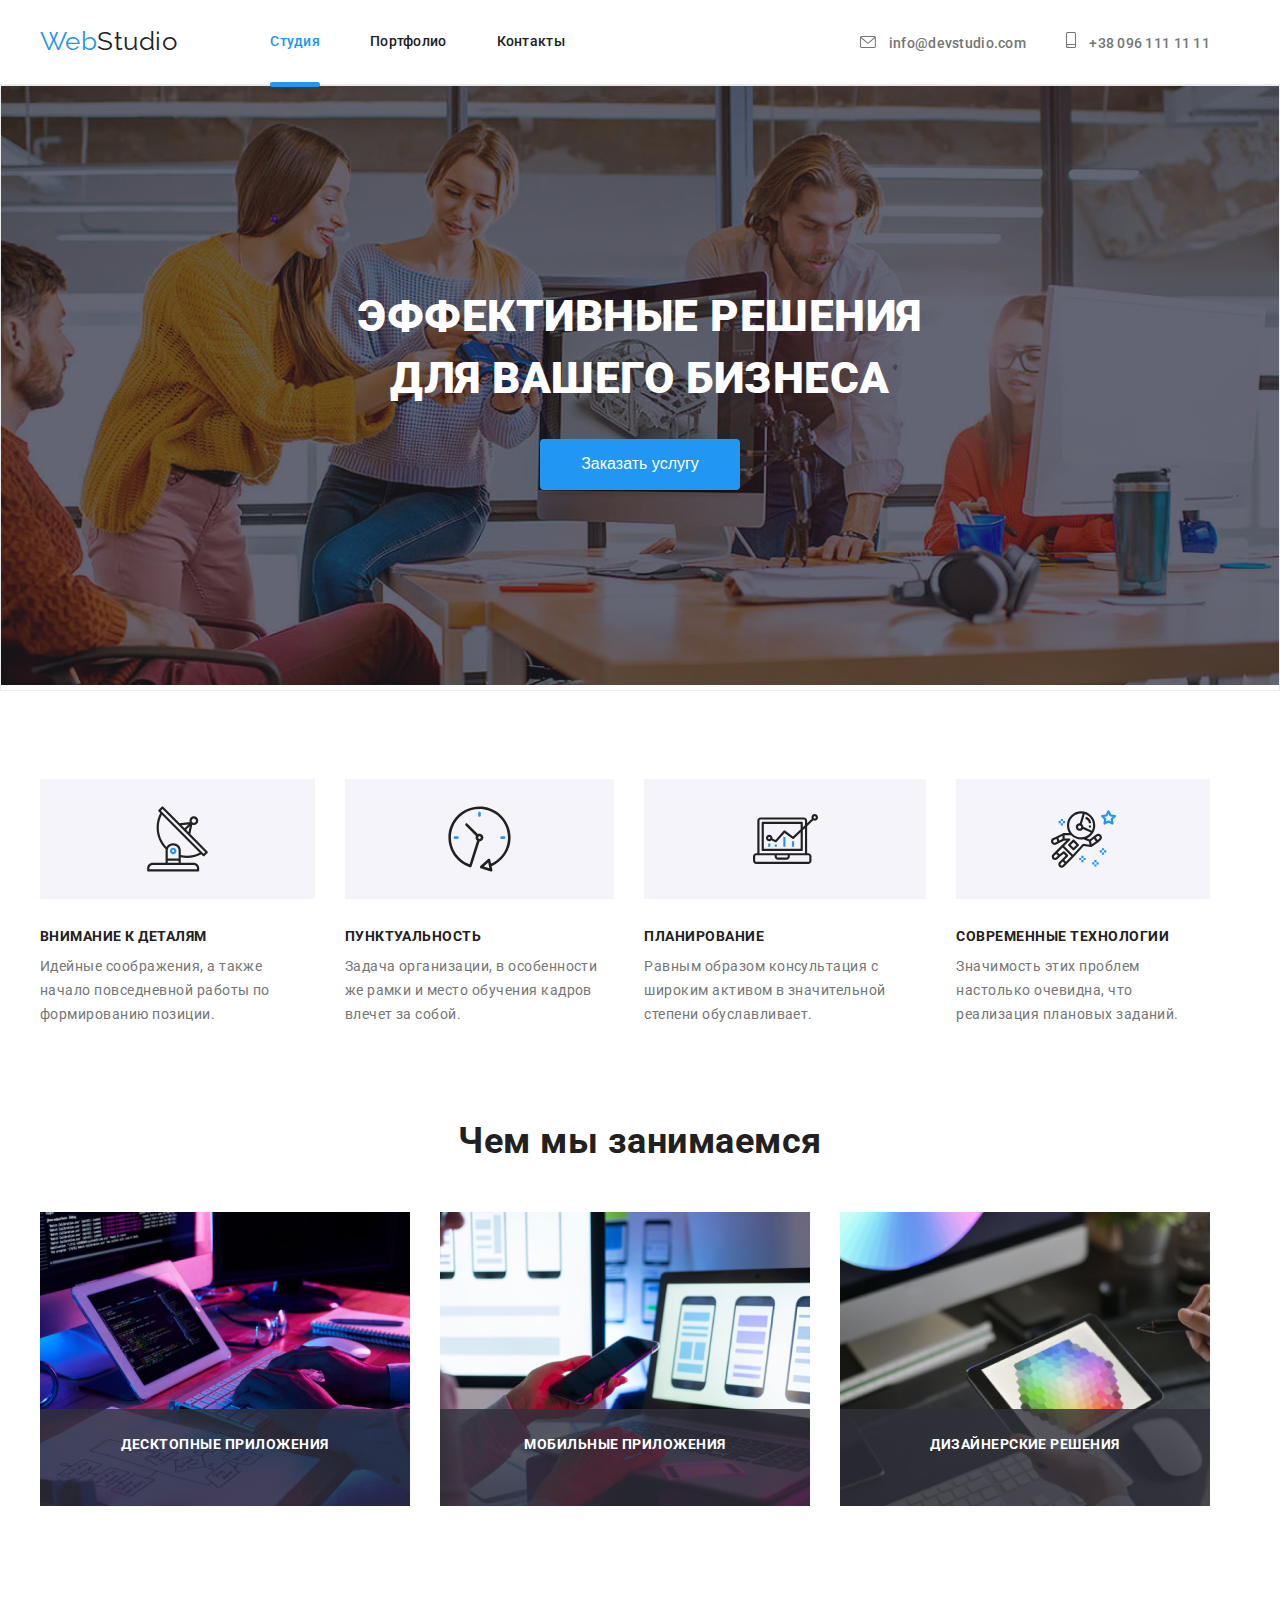
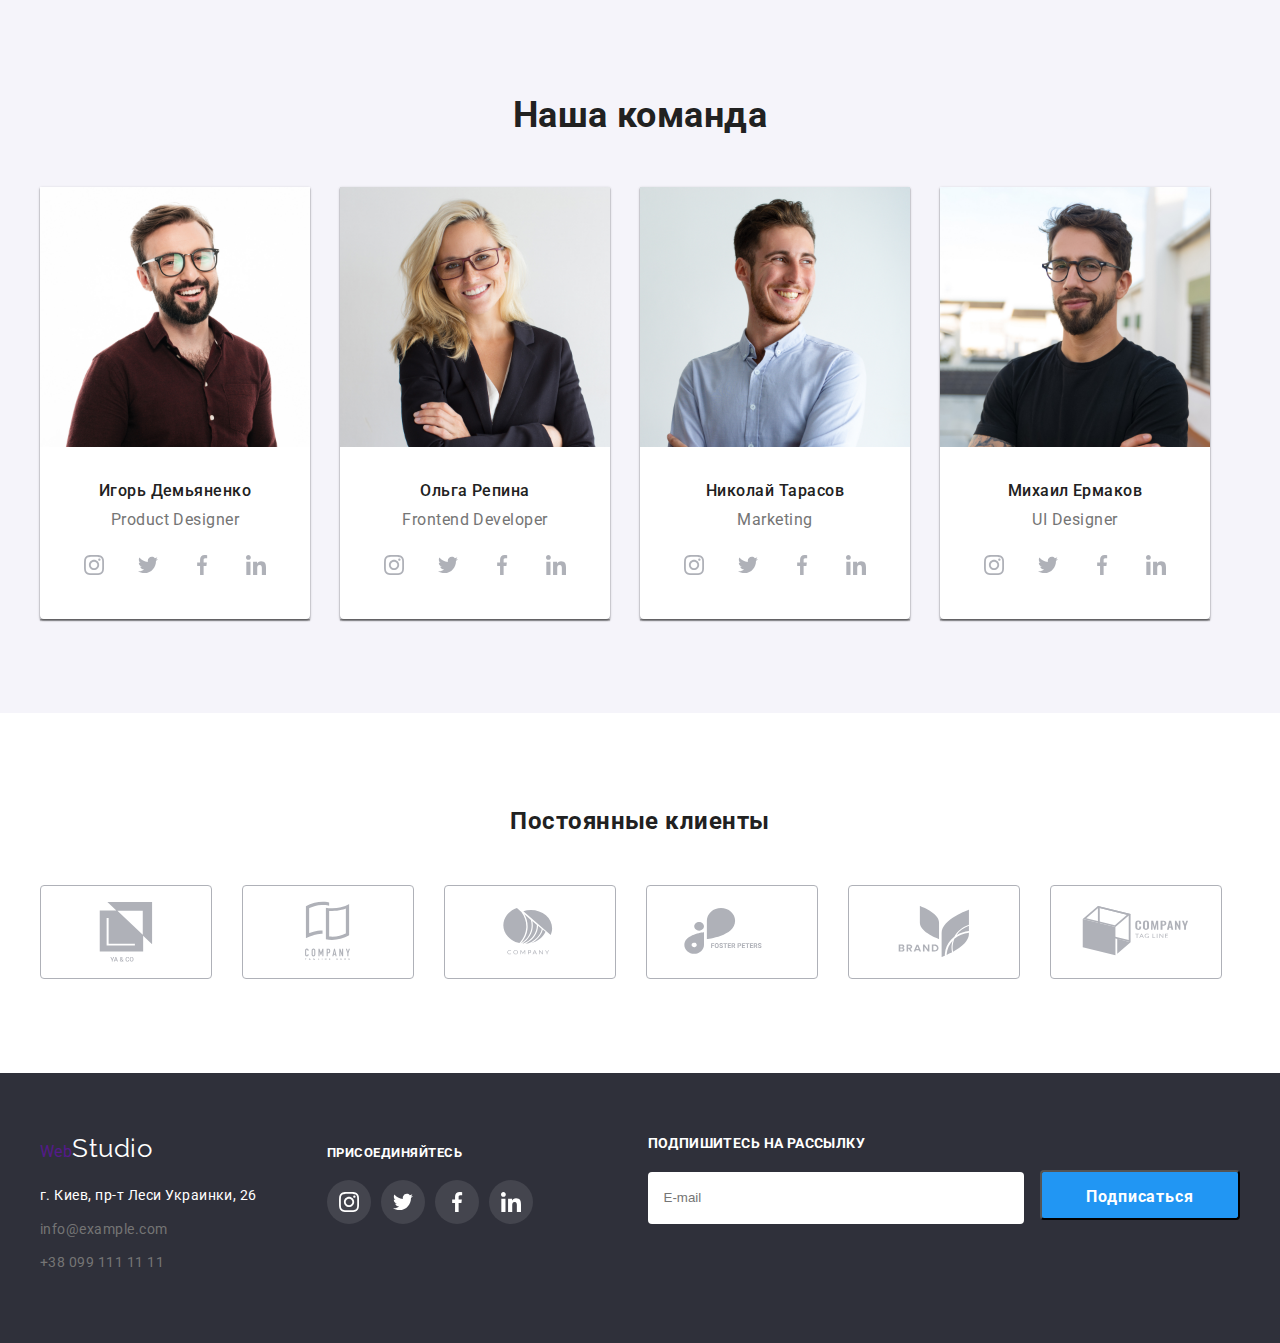
==== commit b0f863ab: "hw" ====
--- a/index.html
+++ b/index.html
@@ -18,7 +18,7 @@
     <link rel="stylesheet" href="./css/style.css" />
     <link rel="stylesheet" href="./css/main.css" />
     <link rel="stylesheet" href="./css/main.min.css" />
-    
+
 </head>
 
 <body style="font-family:Roboto">
@@ -26,25 +26,25 @@
     <header class="header">
         <div class="container">
             <nav class="header-nav">
-                <a href="index.html" class="logo-header" lang="en"><span class="logo-first">Web</span><span
-                        class="logo-second">Studio</span></a>
+                <a href="index.html" class="header__logo-header" lang="en"><span class="logo__first">Web</span><span
+                        class="logo__second">Studio</span></a>
 
                 <ul class="site-nav-list">
-                    <li class="item"><a href="index.html" class="link current">Студия</a></li>
-                    <li class="item"><a href="portfolio.html" class="link">Портфолио</a></li>
-                    <li class="item"><a href="" class="link">Контакты</a></li>
+                    <li class="site-nav-list__item"><a href="index.html" class="link current">Студия</a></li>
+                    <li class="site-nav-list__item"><a href="portfolio.html" class="link">Портфолио</a></li>
+                    <li class="site-nav-list__item"><a href="" class="link">Контакты</a></li>
                 </ul>
             </nav>
             <ul class="adress-nav">
 
-                <li class="item"><a href="mailto:info@devstudio.com" class="header-adress">
+                <li class="adress-nav__item"><a href="mailto:info@devstudio.com" class="header-adress">
                         <svg class="ico-adress" width="16" height="12">
                             <use href="./symbol-defs.svg#icon-mail"></use>
                         </svg>
                         info@devstudio.com</a>
                 </li>
 
-                <li class="item"><a href="tel:+380961111111" class="header-adress">
+                <li class="adress-nav__item"><a href="tel:+380961111111" class="header-adress">
                         <svg class="ico-adress" width="10" height="16">
                             <use href="./symbol-defs.svg#icon-tel"></use>
                         </svg>
@@ -58,8 +58,8 @@
         <div class="overlay">
             <section class="hero">
 
-                <h1 class="hero-title">Эффективные решения<br>для вашего бизнеса</h1>
-                <button type="button" cursor=pointer class="button" data-modal-open>Заказать услугу</button>
+                <h1 class="hero__title">Эффективные решения<br>для вашего бизнеса</h1>
+                <button type="button" cursor=pointer class="hero__button" data-modal-open>Заказать услугу</button>
 
             </section>
 
--- a/css/style.css
+++ b/css/style.css
@@ -11,7 +11,7 @@
 
 
 
-/* Чем мы занимаемся */
+/* Чем мы занимаемся */khi
 
 
 
--- a/css/main.css
+++ b/css/main.css
@@ -58,7 +58,7 @@
   margin: 0 auto;
 }
 
-.logo-first {
+.logo__first {
   color: var(--accent-color);
   font-family: "Raleway";
   font-weight: 700px;
@@ -66,11 +66,11 @@
   line-height: 1.2;
 }
 
-.logo-header {
+.header__logo-header {
   text-decoration: none;
 }
 
-.logo-second {
+.logo__second {
   color: var(--title-color);
   font-family: "Raleway";
   font-weight: 700px;
@@ -152,7 +152,7 @@
   fill: #ffffff;
 }
 
-.button {
+.hero__button {
   background-color: var(--accent-color);
   color: var(--background-color);
   font-weight: 700px;
@@ -168,8 +168,7 @@
   transition-duration: 250ms;
 }
 
-button:hover,
-button:focus {
+.hero__button:hover, .hero__button:focus {
   background-color: #188ce8;
 }
 
@@ -187,7 +186,7 @@
   align-items: center;
 }
 
-.adress-nav .item {
+.adress-nav__item {
   margin-left: 10px;
   margin-right: 30px;
   list-style: none;
@@ -247,7 +246,7 @@
   margin-left: auto;
 }
 
-.site-nav-list .item:last-child {
+.site-nav-list__item:last-child {
   margin-right: 0px;
 }
 
@@ -299,7 +298,7 @@
   background-image: linear-gradient(to right, rgba(47, 48, 58, 0.4), rgba(47, 48, 58, 0.4)), url(../images/HeroOverlay.jpeg);
 }
 
-.hero-title {
+.hero__title {
   margin-top: 0;
   margin-bottom: 0;
   color: var(--background-color);
--- a/css/main.min.css
+++ b/css/main.min.css
@@ -1,2 +1,2 @@
-.header{border-bottom:1px solid #ececec}p,h1,h2,h3,h4,h5,h6{margin-top:0;margin-bottom:0}ul{margin-bottom:0;margin-top:0;padding-left:0}.list{list-style:none;display:flex;margin-bottom:94px}link{text-decoration:none}.site-nav-list{list-style-type:none}body{background-color:#ffffff;color:#757575;font-family:-apple-system, BlinkMacSystemFont, "Segoe UI", Roboto, Oxygen, Ubuntu, Cantarell, "Open Sans", "Helvetica Neue", sans-serif, sans-serif;letter-spacing:0.03em;margin:0}:root{--accent-color: #2196f3;--primary-text-color: #757575;--title-color: #212121;--background-color: #ffffff;--hero-background: #2f303a;--portfolio-button: #f5f4fa}.container{width:1200px;padding-left:15px;padding-right:15px;margin:0 auto}.logo-first{color:var(--accent-color);font-family:"Raleway";font-weight:700px;font-size:26px;line-height:1.2}.logo-header{text-decoration:none}.logo-second{color:var(--title-color);font-family:"Raleway";font-weight:700px;font-size:26px;line-height:1.2}.team-social{display:flex;justify-content:center;list-style:none}.social-item{height:44px;width:44px;display:flex;align-items:center;justify-content:center;border-radius:50%;background-color:#ffffff;margin-bottom:30px;margin-right:10px;transition-timing-function:cubic-bezier(0.4, 0, 0.2, 1);transition-duration:250ms}.social-item:hover use,.social-item:hover{fill:var(--background-color);background-color:var(--accent-color);transition:cubic-bezier(0.4, 0, 0.2, 1)}.social-item:last-child{margin-right:0px}.footer-social{display:flex;justify-content:center;list-style:none}.footer-social-link{display:flex;justify-content:center;text-align:center}.social-title{margin-top:12px;margin-bottom:20px;color:#ffffff}.footer-social-item{height:44px;width:44px;display:flex;align-items:center;justify-content:center;border-radius:50%;background:#ffffff1a;transition-timing-function:cubic-bezier(0.4, 0, 0.2, 1);transition-duration:250ms;margin-bottom:30px;margin-right:10px}.footer-social-item:hover{background-color:var(--accent-color)}.social-icon{fill:#afb1b8}.footer-social-icon{fill:#ffffff}.button{background-color:var(--accent-color);color:var(--background-color);font-weight:700px;font-size:16px;line-height:1.9;border-radius:4px;box-shadow:0px 4px 4px rgba(0,0,0,0.15);min-width:200px;border:none;cursor:pointer;padding:10px 32px;transition-timing-function:cubic-bezier(0.4, 0, 0.2, 1);transition-duration:250ms}button:hover,button:focus{background-color:#188ce8}.header .container{display:flex}.header-nav{display:flex;align-items:center}.adress-nav{display:flex;align-items:center}.adress-nav .item{margin-left:10px;margin-right:30px;list-style:none;padding-top:32px;padding-bottom:32px}.site-nav-list .link{text-decoration:none}.adress-nav .header-adress{text-decoration:none}.site-nav-list{display:flex;margin-left:93px}.site-nav-list .link{display:block;margin-right:50px;padding-top:32px;padding-bottom:32px;transition-timing-function:cubic-bezier(0.4, 0, 0.2, 1);transition-duration:250ms;position:relative;color:var(--title-color);font-weight:500;font-size:14px;line-height:1.14;letter-spacing:0.02em}.site-nav-list .link:hover,.site-nav-list .link:focus,.site-nav-list .link.current{color:var(--accent-color)}.link.current::after{content:"";display:block;width:100%;height:5px;background-color:var(--accent-color);position:absolute;left:0;bottom:0;margin-bottom:-5px;border-radius:30px}.adress-nav{display:flex;margin-left:auto}.site-nav-list .item:last-child{margin-right:0px}.header-adress{color:var(--primary-text-color);font-weight:500;font-size:14px;line-height:1.14;letter-spacing:0.02em;padding-top:32px;padding-bottom:32px}.header-adress:hover use,.header-adress:focus use,.header-adress:hover,.header-adress:focus{fill:var(--accent-color);color:var(--accent-color)}.ico-adress{fill:var(--primary-text-color);margin-right:10px;transition-timing-function:cubic-bezier(0.4, 0, 0.2, 1);transition-duration:250ms}.ico-adress:hover{fill:var(--accent-color)}.hero{text-align:center;border:1px solid #ececec;margin-bottom:94px;padding:200px 0}.overlay{height:600px;max-width:1600px;margin-right:auto;margin-left:auto;margin-bottom:94px;background-size:cover;background-position:center;background-repeat:no-repeat;background-color:#2f303a66;background-image:linear-gradient(to right, rgba(47,48,58,0.4), rgba(47,48,58,0.4)),url(../images/HeroOverlay.jpeg)}.hero-title{margin-top:0;margin-bottom:0;color:var(--background-color);font-style:normal;font-weight:900;font-size:44px;line-height:1.4;text-transform:uppercase;padding-bottom:30px}.section-advantage .list{display:flex;margin-bottom:94px}.ico-advantage{display:block;margin-bottom:30px;height:100%;width:100%;height:70;width:65px;margin-left:auto;margin-right:auto}.advantage-div{background-color:#f5f4fa;height:120px;margin-bottom:30px;margin-right:30px}.advantage-div .list-item{background-color:var(--background-color)}.advantage-paragraph{margin-right:30px}.container-advantage{align-content:stretch}.advantage-title{color:var(--title-color);font-weight:700;font-size:14px;line-height:1.14;margin-bottom:10px;text-transform:uppercase}.advantage-paragraph{font-weight:400px;font-size:14px;line-height:1.7}.section-title{color:var(--title-color);font-weight:700;font-size:36px;line-height:1.17;text-align:center;margin-bottom:50px}.parent{position:relative;width:370px;height:294px;margin-right:30px;margin-bottom:94px}.projects-title{background-color:#2f303acc;color:var(--background-color);width:370px;height:70px;position:absolute;bottom:0;text-align:center;padding-top:27px;text-transform:uppercase;font-size:14px;font-weight:700}.projects .projects-list{display:flex}.projects-list{list-style:none}.team{padding:94px 0;background-color:var(--portfolio-button)}.team-list{display:flex}.team-list{list-style:none}.team-title{color:var(--title-color);font-weight:500;font-size:16px;line-height:1.19;text-align:center}.team-paragraph{font-size:16px;line-height:1.19;text-align:center;margin-bottom:16px}.team-img{padding-bottom:30px}.team-item{box-shadow:0px 1px 3px rgba(0,0,0,0.12),0px 1px 1px rgba(0,0,0,0.14),0px 2px 1px rgba(0,0,0,0.2)}.team-title{padding-bottom:10px;border-radius:0px 0px 4px 4px}.card{background-color:#fff;border-radius:0px 0px 4px 4px;box-shadow:0px 1px 3px rgba(0,0,0,0.12),0px 1px 1px rgba(0,0,0,0.14),0px 2px 1px rgba(0,0,0,0.2)}.card:not(:last-child){margin-right:30px}.clients-title{text-align:center;color:var(--title-color);margin-top:94px;margin-bottom:50px}.clients-list{display:flex;list-style:none;margin-bottom:94px}.clients-icon{padding-right:25px;padding-left:25px;justify-content:center;text-align:center;align-items:center}.clients-link{display:flex;width:100%;height:100%;justify-content:center;align-items:center}.clients-item{width:170px;height:92px;border:1px solid #afb1b8;border-radius:4px;transition-timing-function:cubic-bezier(0.4, 0, 0.2, 1);transition-duration:250ms}.clients-item:hover use,.clients-item:hover{fill:var(--accent-color);border-color:var(--accent-color)}.clients-item:not(:last-child){margin-right:30px}.clients-item use{fill:#afb1b8}.logo-second-footer{color:var(--background-color);font-family:"Raleway";font-weight:700px;font-size:26px;line-height:1.2}.footer-list{padding-top:20px;list-style:none}.footer-list .footer-item{margin-bottom:9px}.footer-logo{margin-right:70px}.footer{background-color:var(--hero-background)}.footer-adress{color:var(--background-color);font-style:normal;font-weight:400;font-size:14px;line-height:1.7}.footer-contacts{color:var(--primary-text-color);font-weight:400;font-size:14px;line-height:24px;transition-timing-function:cubic-bezier(0.4, 0, 0.2, 1);transition-duration:250ms}.footer-contacts:focus,.footer-contacts:hover{color:var(--accent-color)}.test{display:flex}.footer .link{text-decoration:none}.footer-list .footer-contacts{text-decoration:none}.portfolio-buttons{display:flex;justify-content:center;margin-bottom:50px;margin-top:94px;list-style:none}.portfolio-button{border-radius:4px;border:none;padding:6px 22px}.portfolio-button{background-color:var(--portfolio-button);color:var(--title-color);font-weight:500;font-size:16px;line-height:1.6;letter-spacing:0.03em;margin-right:8px;transition-timing-function:cubic-bezier(0.4, 0, 0.2, 1);transition-duration:250ms}.portfolio-button:hover,.portfolio-button:focus{color:var(--background-color);background-color:var(--accent-color)}.portfolio-list{display:flex;flex-wrap:wrap;list-style:none;margin-bottom:94px}.portfolio-item{width:370px;border-left:1px solid #eeeeee;border-right:1px solid #eeeeee;border-bottom:1px solid #eeeeee;margin-right:30px;margin-bottom:30px;transition-timing-function:cubic-bezier(0.4, 0, 0.2, 1);transition-duration:250ms}.portfolio-item:hover{box-shadow:0px 1px 1px rgba(0,0,0,0.12),0px 4px 4px rgba(0,0,0,0.06),1px 4px 6px rgba(0,0,0,0.16)}.portfolio-item:nth-child(3n){margin-right:0}.portfolio-item:nth-last-child(-n+3){margin-bottom:0}.backdrop.is-hidden{opacity:0;pointer-events:none}.btn-close{width:30px;height:30px;border:1px solid #0000001a;border-radius:50%;position:absolute;right:8px;top:8px;background-color:unset}.btn-close:hover{color:var(--accent-color);background-color:var(--background-color)}.modal{height:581px;width:528px;background-color:var(--background-color);border-radius:5px;position:absolute;top:50%;left:50%;transform:translate(-50%, -50%)}.backdrop{position:fixed;width:100vw;height:100vh;background-color:rgba(0,0,0,0.4);border-radius:5px;left:50%;top:50%;transform:translate(-50%, -50%)}.form-field{display:flex;flex-direction:column;margin-right:40px;margin-left:40px;margin-bottom:10px;margin-top:0}.modal-title{margin-top:40px;margin-bottom:12px;margin-right:40px;margin-left:40px;display:block;font-family:Roboto;font-size:20px;font-style:normal;font-weight:700;line-height:23px;letter-spacing:0.03em;text-align:center;color:var(--title-color)}.input-field{height:40px;width:100%;padding-left:42px}.input-field:focus+.input-label{color:red}.comment-field{height:120px;padding-bottom:20px}.textarea{resize:none;margin-bottom:10px;padding-top:12px;padding-bottom:12px;padding-left:16px;padding-right:16px;width:448px;height:120px;font-size:14px}.checkbox{margin-right:9px;display:block}.modal-send{width:200px;height:50px;background-color:var(--accent-color);color:var(--background-color);display:block;margin:0 auto;border:none;border-radius:4px}.modal-icon{position:absolute;left:15px;top:50%;transform:translateY(-50%);fill:var(--title-color)}.input-wrap{display:block;position:relative}.modal-comment{height:100%}.label-title{margin-bottom:4px;font-size:12px}.checkbox-link{margin-bottom:30px;display:flex;white-space:nowrap;font-size:14px}.footer-label{color:#ffffff;text-transform:uppercase;font-family:Roboto;font-size:14px;font-style:normal;font-weight:700;line-height:16px;letter-spacing:0.03em;text-align:left}.footer-submit-button{background-color:var(--accent-color);height:50px;width:200px;border-radius:4px;align-items:center;justify-content:center;color:var(--background-color);font-family:Roboto;font-size:16px;font-style:normal;font-weight:700;line-height:30px;letter-spacing:0.06em;text-align:center;padding-left:35px}.footer-submit-input{width:358px;height:50px;margin-top:20px;margin-right:12px;padding-left:16px;border-radius:4px;border:none}.submit-title{font-family:Roboto;font-size:14px;font-style:normal;font-weight:700;line-height:16px;letter-spacing:0.03em;text-align:left}.footer-submit-container{justify-content:flex-end}.input-field,.input-field ~ svg use{outline:none;border-radius:4px;border:1px solid rgba(33,33,33,0.2);fill:#212121}.input-field:hover,.input-field:focus,.input-field:hover ~ svg use,.input-field:focus ~ svg use,.input-field ~ svg use:hover,.input-field ~ svg use:focus,.input-field ~ svg use:hover ~ svg use,.input-field ~ svg use:focus ~ svg use{fill:#2196f3;border:1px solid #2196f3}.footer{padding:60px 0}.footer .container,.footer-left-col{display:flex}.footer .container{justify-content:space-between}.portfolio-title{color:var(--title-color);font-weight:700;font-size:18px;line-height:2;letter-spacing:0.06em;padding-left:24px;padding-top:20px}.portfolio-paragraph{color:var(--primary-text-color);font-weight:400;font-size:16px;line-height:1.9;letter-spacing:0.03em;padding-left:24px;padding-bottom:20px}.parent-paragraph{position:absolute;top:0;left:0;background-color:#2196f3e5;width:100%;height:100%;padding-top:63px;padding-bottom:63px;padding-left:24px;padding-right:24px;font-size:18px;color:#ffffff;line-height:28px;transform:translateY(100%);transition:transform 250ms}.portfolio-parent{position:relative;overflow:hidden}.portfolio-parent:hover .parent-paragraph{transform:translateY(0%)}.portfolio-parent:hover .portfolio-parent{transform:translateY(-100%)}.portfolio-img{margin-bottom:20px;width:370px;height:294px}.portfolio-title{margin-bottom:4px}
+.header{border-bottom:1px solid #ececec}p,h1,h2,h3,h4,h5,h6{margin-top:0;margin-bottom:0}ul{margin-bottom:0;margin-top:0;padding-left:0}.list{list-style:none;display:flex;margin-bottom:94px}link{text-decoration:none}.site-nav-list{list-style-type:none}body{background-color:#ffffff;color:#757575;font-family:-apple-system, BlinkMacSystemFont, "Segoe UI", Roboto, Oxygen, Ubuntu, Cantarell, "Open Sans", "Helvetica Neue", sans-serif, sans-serif;letter-spacing:0.03em;margin:0}:root{--accent-color: #2196f3;--primary-text-color: #757575;--title-color: #212121;--background-color: #ffffff;--hero-background: #2f303a;--portfolio-button: #f5f4fa}.container{width:1200px;padding-left:15px;padding-right:15px;margin:0 auto}.logo__first{color:var(--accent-color);font-family:"Raleway";font-weight:700px;font-size:26px;line-height:1.2}.header__logo-header{text-decoration:none}.logo__second{color:var(--title-color);font-family:"Raleway";font-weight:700px;font-size:26px;line-height:1.2}.team-social{display:flex;justify-content:center;list-style:none}.social-item{height:44px;width:44px;display:flex;align-items:center;justify-content:center;border-radius:50%;background-color:#ffffff;margin-bottom:30px;margin-right:10px;transition-timing-function:cubic-bezier(0.4, 0, 0.2, 1);transition-duration:250ms}.social-item:hover use,.social-item:hover{fill:var(--background-color);background-color:var(--accent-color);transition:cubic-bezier(0.4, 0, 0.2, 1)}.social-item:last-child{margin-right:0px}.footer-social{display:flex;justify-content:center;list-style:none}.footer-social-link{display:flex;justify-content:center;text-align:center}.social-title{margin-top:12px;margin-bottom:20px;color:#ffffff}.footer-social-item{height:44px;width:44px;display:flex;align-items:center;justify-content:center;border-radius:50%;background:#ffffff1a;transition-timing-function:cubic-bezier(0.4, 0, 0.2, 1);transition-duration:250ms;margin-bottom:30px;margin-right:10px}.footer-social-item:hover{background-color:var(--accent-color)}.social-icon{fill:#afb1b8}.footer-social-icon{fill:#ffffff}.hero__button{background-color:var(--accent-color);color:var(--background-color);font-weight:700px;font-size:16px;line-height:1.9;border-radius:4px;box-shadow:0px 4px 4px rgba(0,0,0,0.15);min-width:200px;border:none;cursor:pointer;padding:10px 32px;transition-timing-function:cubic-bezier(0.4, 0, 0.2, 1);transition-duration:250ms}.hero__button:hover,.hero__button:focus{background-color:#188ce8}.header .container{display:flex}.header-nav{display:flex;align-items:center}.adress-nav{display:flex;align-items:center}.adress-nav__item{margin-left:10px;margin-right:30px;list-style:none;padding-top:32px;padding-bottom:32px}.site-nav-list .link{text-decoration:none}.adress-nav .header-adress{text-decoration:none}.site-nav-list{display:flex;margin-left:93px}.site-nav-list .link{display:block;margin-right:50px;padding-top:32px;padding-bottom:32px;transition-timing-function:cubic-bezier(0.4, 0, 0.2, 1);transition-duration:250ms;position:relative;color:var(--title-color);font-weight:500;font-size:14px;line-height:1.14;letter-spacing:0.02em}.site-nav-list .link:hover,.site-nav-list .link:focus,.site-nav-list .link.current{color:var(--accent-color)}.link.current::after{content:"";display:block;width:100%;height:5px;background-color:var(--accent-color);position:absolute;left:0;bottom:0;margin-bottom:-5px;border-radius:30px}.adress-nav{display:flex;margin-left:auto}.site-nav-list__item:last-child{margin-right:0px}.header-adress{color:var(--primary-text-color);font-weight:500;font-size:14px;line-height:1.14;letter-spacing:0.02em;padding-top:32px;padding-bottom:32px}.header-adress:hover use,.header-adress:focus use,.header-adress:hover,.header-adress:focus{fill:var(--accent-color);color:var(--accent-color)}.ico-adress{fill:var(--primary-text-color);margin-right:10px;transition-timing-function:cubic-bezier(0.4, 0, 0.2, 1);transition-duration:250ms}.ico-adress:hover{fill:var(--accent-color)}.hero{text-align:center;border:1px solid #ececec;margin-bottom:94px;padding:200px 0}.overlay{height:600px;max-width:1600px;margin-right:auto;margin-left:auto;margin-bottom:94px;background-size:cover;background-position:center;background-repeat:no-repeat;background-color:#2f303a66;background-image:linear-gradient(to right, rgba(47,48,58,0.4), rgba(47,48,58,0.4)),url(../images/HeroOverlay.jpeg)}.hero__title{margin-top:0;margin-bottom:0;color:var(--background-color);font-style:normal;font-weight:900;font-size:44px;line-height:1.4;text-transform:uppercase;padding-bottom:30px}.section-advantage .list{display:flex;margin-bottom:94px}.ico-advantage{display:block;margin-bottom:30px;height:100%;width:100%;height:70;width:65px;margin-left:auto;margin-right:auto}.advantage-div{background-color:#f5f4fa;height:120px;margin-bottom:30px;margin-right:30px}.advantage-div .list-item{background-color:var(--background-color)}.advantage-paragraph{margin-right:30px}.container-advantage{align-content:stretch}.advantage-title{color:var(--title-color);font-weight:700;font-size:14px;line-height:1.14;margin-bottom:10px;text-transform:uppercase}.advantage-paragraph{font-weight:400px;font-size:14px;line-height:1.7}.section-title{color:var(--title-color);font-weight:700;font-size:36px;line-height:1.17;text-align:center;margin-bottom:50px}.parent{position:relative;width:370px;height:294px;margin-right:30px;margin-bottom:94px}.projects-title{background-color:#2f303acc;color:var(--background-color);width:370px;height:70px;position:absolute;bottom:0;text-align:center;padding-top:27px;text-transform:uppercase;font-size:14px;font-weight:700}.projects .projects-list{display:flex}.projects-list{list-style:none}.team{padding:94px 0;background-color:var(--portfolio-button)}.team-list{display:flex}.team-list{list-style:none}.team-title{color:var(--title-color);font-weight:500;font-size:16px;line-height:1.19;text-align:center}.team-paragraph{font-size:16px;line-height:1.19;text-align:center;margin-bottom:16px}.team-img{padding-bottom:30px}.team-item{box-shadow:0px 1px 3px rgba(0,0,0,0.12),0px 1px 1px rgba(0,0,0,0.14),0px 2px 1px rgba(0,0,0,0.2)}.team-title{padding-bottom:10px;border-radius:0px 0px 4px 4px}.card{background-color:#fff;border-radius:0px 0px 4px 4px;box-shadow:0px 1px 3px rgba(0,0,0,0.12),0px 1px 1px rgba(0,0,0,0.14),0px 2px 1px rgba(0,0,0,0.2)}.card:not(:last-child){margin-right:30px}.clients-title{text-align:center;color:var(--title-color);margin-top:94px;margin-bottom:50px}.clients-list{display:flex;list-style:none;margin-bottom:94px}.clients-icon{padding-right:25px;padding-left:25px;justify-content:center;text-align:center;align-items:center}.clients-link{display:flex;width:100%;height:100%;justify-content:center;align-items:center}.clients-item{width:170px;height:92px;border:1px solid #afb1b8;border-radius:4px;transition-timing-function:cubic-bezier(0.4, 0, 0.2, 1);transition-duration:250ms}.clients-item:hover use,.clients-item:hover{fill:var(--accent-color);border-color:var(--accent-color)}.clients-item:not(:last-child){margin-right:30px}.clients-item use{fill:#afb1b8}.logo-second-footer{color:var(--background-color);font-family:"Raleway";font-weight:700px;font-size:26px;line-height:1.2}.footer-list{padding-top:20px;list-style:none}.footer-list .footer-item{margin-bottom:9px}.footer-logo{margin-right:70px}.footer{background-color:var(--hero-background)}.footer-adress{color:var(--background-color);font-style:normal;font-weight:400;font-size:14px;line-height:1.7}.footer-contacts{color:var(--primary-text-color);font-weight:400;font-size:14px;line-height:24px;transition-timing-function:cubic-bezier(0.4, 0, 0.2, 1);transition-duration:250ms}.footer-contacts:focus,.footer-contacts:hover{color:var(--accent-color)}.test{display:flex}.footer .link{text-decoration:none}.footer-list .footer-contacts{text-decoration:none}.portfolio-buttons{display:flex;justify-content:center;margin-bottom:50px;margin-top:94px;list-style:none}.portfolio-button{border-radius:4px;border:none;padding:6px 22px}.portfolio-button{background-color:var(--portfolio-button);color:var(--title-color);font-weight:500;font-size:16px;line-height:1.6;letter-spacing:0.03em;margin-right:8px;transition-timing-function:cubic-bezier(0.4, 0, 0.2, 1);transition-duration:250ms}.portfolio-button:hover,.portfolio-button:focus{color:var(--background-color);background-color:var(--accent-color)}.portfolio-list{display:flex;flex-wrap:wrap;list-style:none;margin-bottom:94px}.portfolio-item{width:370px;border-left:1px solid #eeeeee;border-right:1px solid #eeeeee;border-bottom:1px solid #eeeeee;margin-right:30px;margin-bottom:30px;transition-timing-function:cubic-bezier(0.4, 0, 0.2, 1);transition-duration:250ms}.portfolio-item:hover{box-shadow:0px 1px 1px rgba(0,0,0,0.12),0px 4px 4px rgba(0,0,0,0.06),1px 4px 6px rgba(0,0,0,0.16)}.portfolio-item:nth-child(3n){margin-right:0}.portfolio-item:nth-last-child(-n+3){margin-bottom:0}.backdrop.is-hidden{opacity:0;pointer-events:none}.btn-close{width:30px;height:30px;border:1px solid #0000001a;border-radius:50%;position:absolute;right:8px;top:8px;background-color:unset}.btn-close:hover{color:var(--accent-color);background-color:var(--background-color)}.modal{height:581px;width:528px;background-color:var(--background-color);border-radius:5px;position:absolute;top:50%;left:50%;transform:translate(-50%, -50%)}.backdrop{position:fixed;width:100vw;height:100vh;background-color:rgba(0,0,0,0.4);border-radius:5px;left:50%;top:50%;transform:translate(-50%, -50%)}.form-field{display:flex;flex-direction:column;margin-right:40px;margin-left:40px;margin-bottom:10px;margin-top:0}.modal-title{margin-top:40px;margin-bottom:12px;margin-right:40px;margin-left:40px;display:block;font-family:Roboto;font-size:20px;font-style:normal;font-weight:700;line-height:23px;letter-spacing:0.03em;text-align:center;color:var(--title-color)}.input-field{height:40px;width:100%;padding-left:42px}.input-field:focus+.input-label{color:red}.comment-field{height:120px;padding-bottom:20px}.textarea{resize:none;margin-bottom:10px;padding-top:12px;padding-bottom:12px;padding-left:16px;padding-right:16px;width:448px;height:120px;font-size:14px}.checkbox{margin-right:9px;display:block}.modal-send{width:200px;height:50px;background-color:var(--accent-color);color:var(--background-color);display:block;margin:0 auto;border:none;border-radius:4px}.modal-icon{position:absolute;left:15px;top:50%;transform:translateY(-50%);fill:var(--title-color)}.input-wrap{display:block;position:relative}.modal-comment{height:100%}.label-title{margin-bottom:4px;font-size:12px}.checkbox-link{margin-bottom:30px;display:flex;white-space:nowrap;font-size:14px}.footer-label{color:#ffffff;text-transform:uppercase;font-family:Roboto;font-size:14px;font-style:normal;font-weight:700;line-height:16px;letter-spacing:0.03em;text-align:left}.footer-submit-button{background-color:var(--accent-color);height:50px;width:200px;border-radius:4px;align-items:center;justify-content:center;color:var(--background-color);font-family:Roboto;font-size:16px;font-style:normal;font-weight:700;line-height:30px;letter-spacing:0.06em;text-align:center;padding-left:35px}.footer-submit-input{width:358px;height:50px;margin-top:20px;margin-right:12px;padding-left:16px;border-radius:4px;border:none}.submit-title{font-family:Roboto;font-size:14px;font-style:normal;font-weight:700;line-height:16px;letter-spacing:0.03em;text-align:left}.footer-submit-container{justify-content:flex-end}.input-field,.input-field ~ svg use{outline:none;border-radius:4px;border:1px solid rgba(33,33,33,0.2);fill:#212121}.input-field:hover,.input-field:focus,.input-field:hover ~ svg use,.input-field:focus ~ svg use,.input-field ~ svg use:hover,.input-field ~ svg use:focus,.input-field ~ svg use:hover ~ svg use,.input-field ~ svg use:focus ~ svg use{fill:#2196f3;border:1px solid #2196f3}.footer{padding:60px 0}.footer .container,.footer-left-col{display:flex}.footer .container{justify-content:space-between}.portfolio-title{color:var(--title-color);font-weight:700;font-size:18px;line-height:2;letter-spacing:0.06em;padding-left:24px;padding-top:20px}.portfolio-paragraph{color:var(--primary-text-color);font-weight:400;font-size:16px;line-height:1.9;letter-spacing:0.03em;padding-left:24px;padding-bottom:20px}.parent-paragraph{position:absolute;top:0;left:0;background-color:#2196f3e5;width:100%;height:100%;padding-top:63px;padding-bottom:63px;padding-left:24px;padding-right:24px;font-size:18px;color:#ffffff;line-height:28px;transform:translateY(100%);transition:transform 250ms}.portfolio-parent{position:relative;overflow:hidden}.portfolio-parent:hover .parent-paragraph{transform:translateY(0%)}.portfolio-parent:hover .portfolio-parent{transform:translateY(-100%)}.portfolio-img{margin-bottom:20px;width:370px;height:294px}.portfolio-title{margin-bottom:4px}
 /*# sourceMappingURL=main.min.css.map */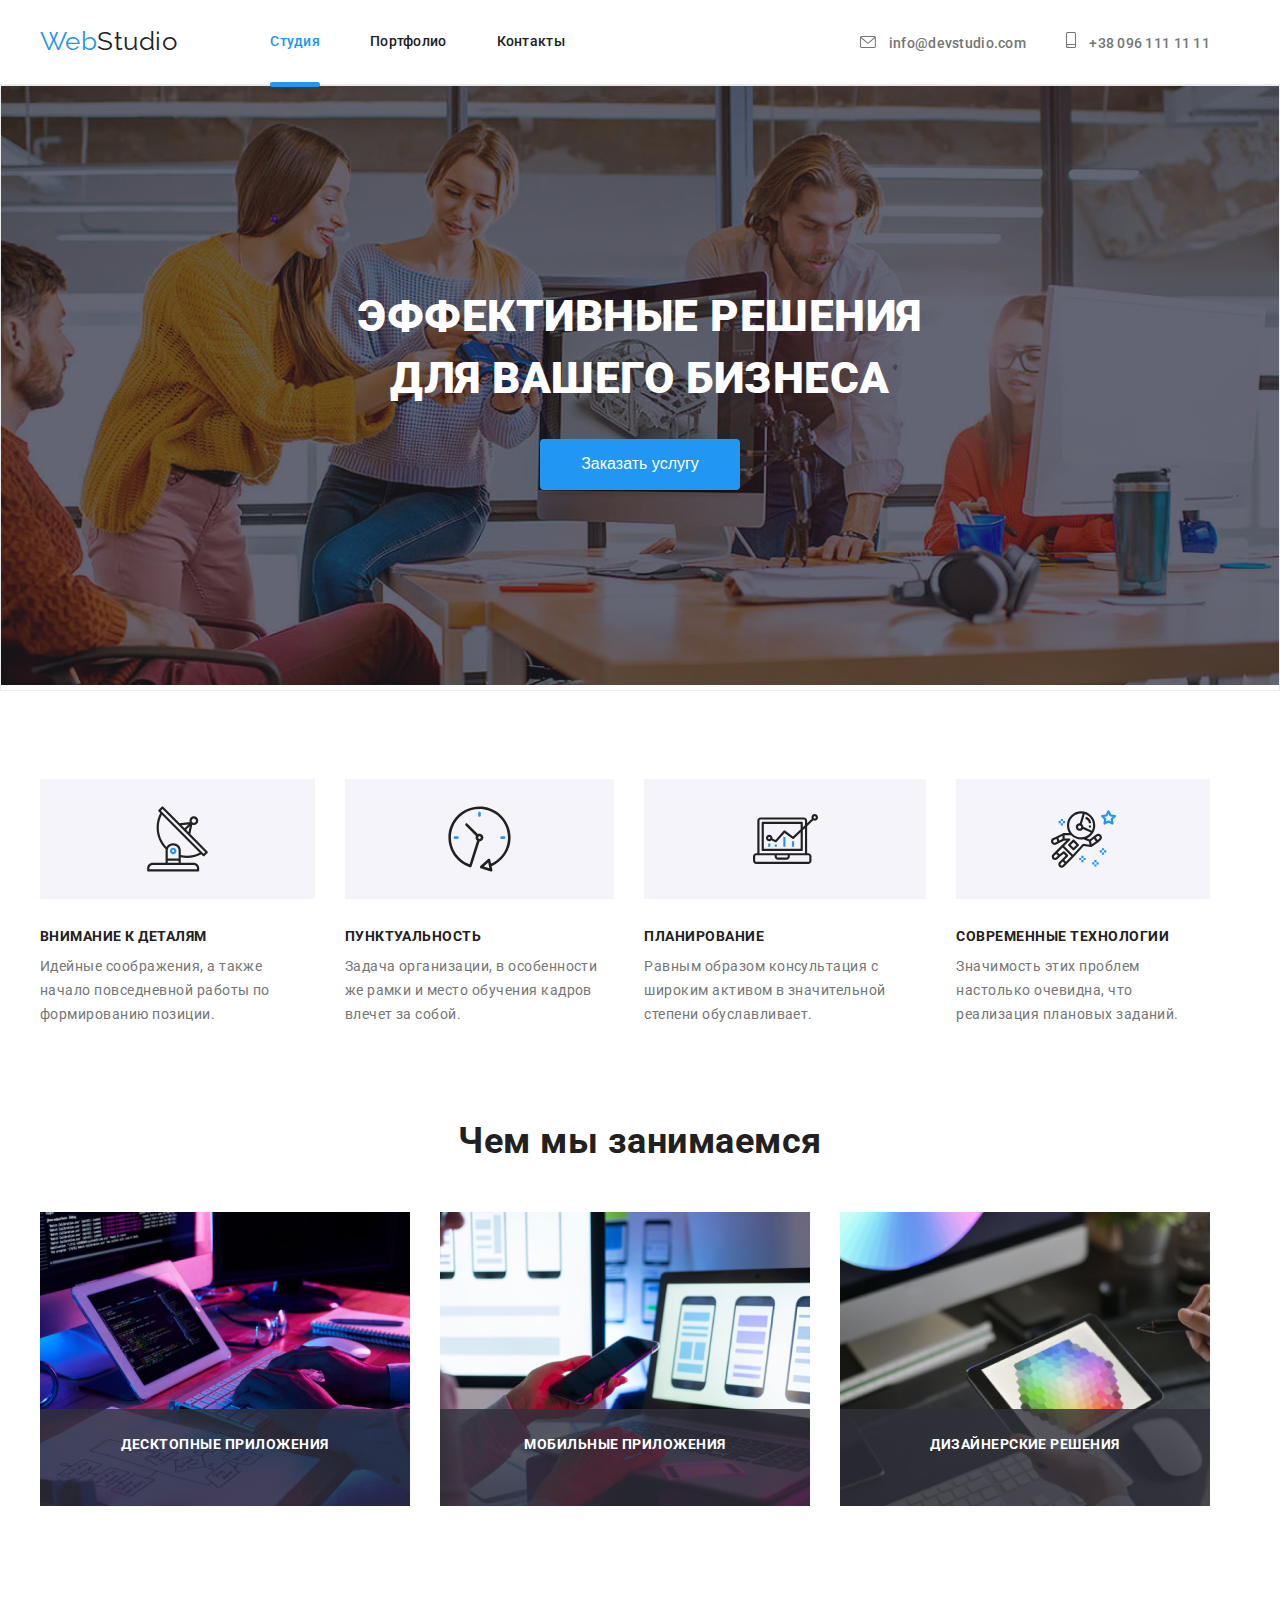
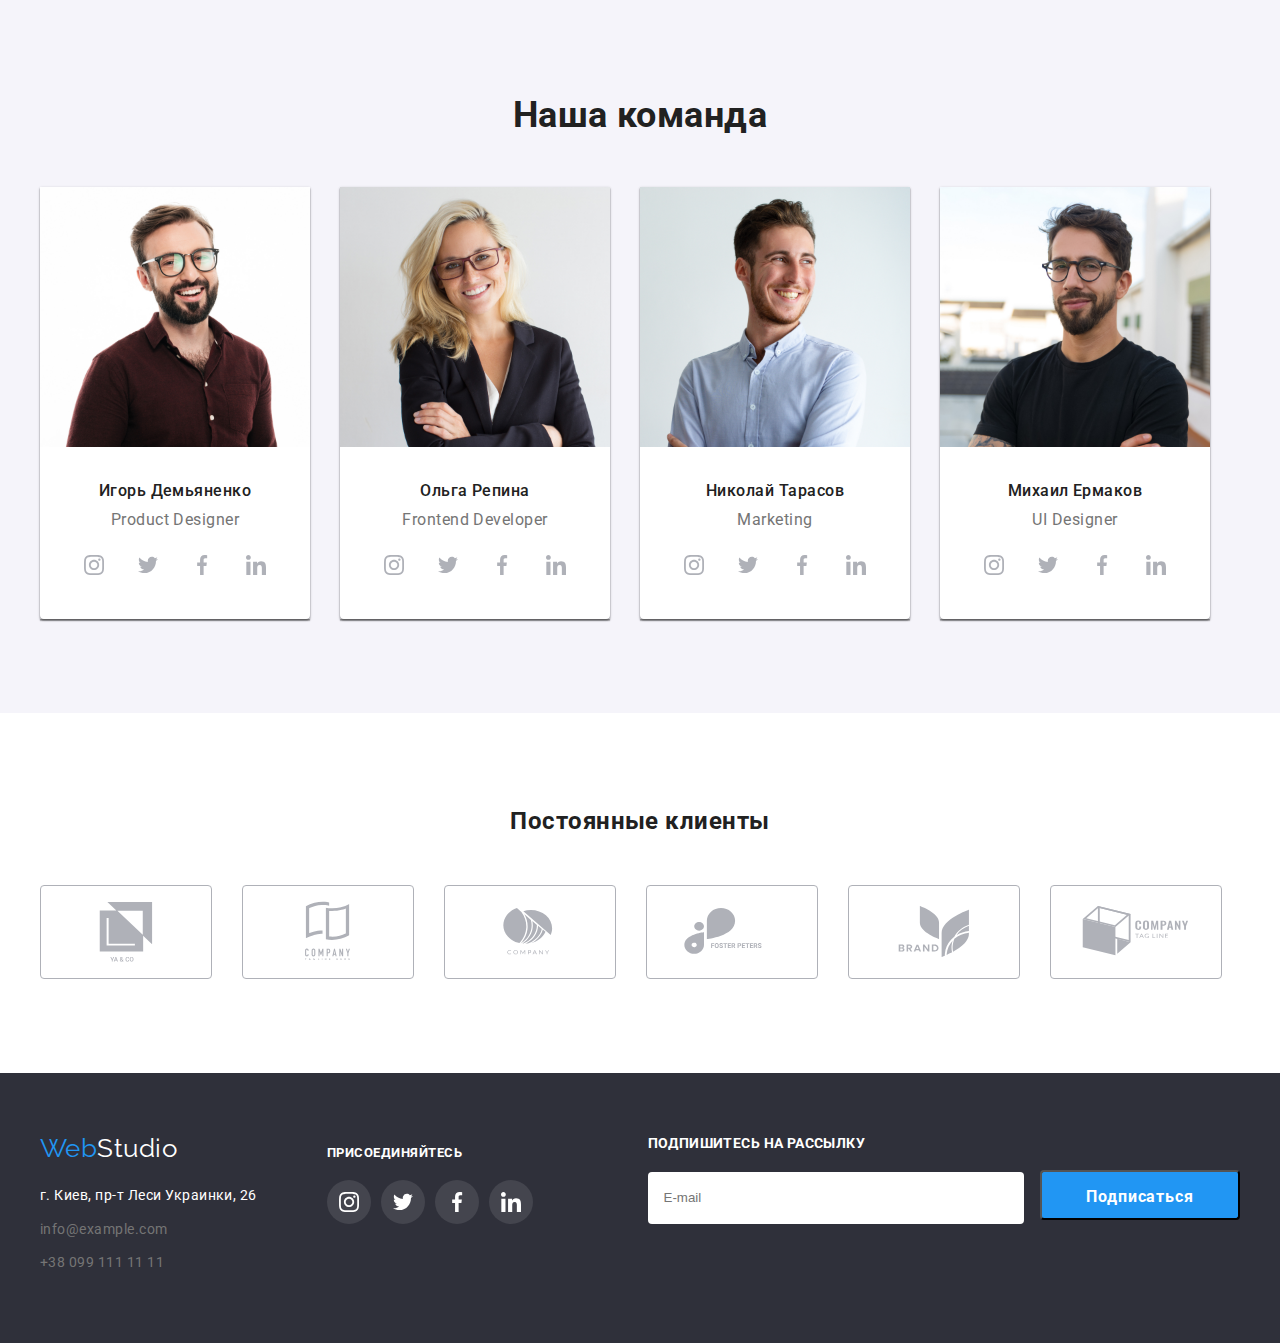
==== commit 51122bff: "hw" ====
--- a/index.html
+++ b/index.html
@@ -72,50 +72,45 @@
                 <div class="container-advantage">
                     <!---------- <h2 >Преимущества WebStudio</h2> ---------->
                     <ul class="list">
-
-
-
-                        <li class="list-item">
+                        <li class="list__item">
                             <div class="advantage-div">
-                                <svg class="ico-advantage" width="65" height="70">
+                                <svg class="list__ico-advantage" width="65" height="70">
                                     <use href="./symbol-defs.svg#icon-antenna"></use>
                                 </svg>
                             </div>
-                            <h3 class="advantage-title">Внимание к деталям</h3>
-                            <p class="advantage-paragraph">Идейные соображения, а также начало повседневной работы по
+                            <h3 class="list__advantage-title">Внимание к деталям</h3>
+                            <p class="list__advantage-paragraph">Идейные соображения, а также начало повседневной работы по
                                 формированию позиции.</p>
                         </li>
 
-
-
-                        <li class="list-item">
+                        <li class="list__item">
                             <div class="advantage-div">
-                                <svg class="ico-advantage" width="65" height="70">
+                                <svg class="list__ico-advantage" width="65" height="70">
                                     <use href="./symbol-defs.svg#icon-clock"></use>
                                 </svg>
                             </div>
-                            <h3 class="advantage-title">Пунктуальность</h3>
-                            <p class="advantage-paragraph">Задача организации, в особенности же рамки и место обучения
+                            <h3 class="list__advantage-title">Пунктуальность</h3>
+                            <p class="list__advantage-paragraph">Задача организации, в особенности же рамки и место обучения
                                 кадров влечет за собой.</p>
                         </li>
-                        <li class="list-item">
+                        <li class="list__item">
                             <div class="advantage-div">
-                                <svg class="ico-advantage" width="65" height="70">
+                                <svg class="list__ico-advantage" width="65" height="70">
                                     <use href="./symbol-defs.svg#icon-diagram"></use>
                                 </svg>
                             </div>
-                            <h3 class="advantage-title">Планирование</h3>
-                            <p class="advantage-paragraph">Равным образом консультация с широким активом в значительной
+                            <h3 class="list__advantage-title">Планирование</h3>
+                            <p class="list__advantage-paragraph">Равным образом консультация с широким активом в значительной
                                 степени обуславливает.</p>
                         </li>
-                        <li class="list-item">
+                        <li class="list__item">
                             <div class="advantage-div">
-                                <svg class="ico-advantage" width="65" height="70">
+                                <svg class="list__ico-advantage" width="65" height="70">
                                     <use href="./symbol-defs.svg#icon-astronaut"></use>
                                 </svg>
                             </div>
-                            <h3 class="advantage-title">Современные технологии</h3>
-                            <p class="advantage-paragraph">Значимость этих проблем настолько очевидна, что реализация
+                            <h3 class="list__advantage-title">Современные технологии</h3>
+                            <p class="list__advantage-paragraph">Значимость этих проблем настолько очевидна, что реализация
                                 плановых заданий.</p>
                         </li>
                     </ul>
@@ -155,10 +150,10 @@
 
                 <ul class="team-list">
                     <div class="card">
-                        <li class="team-item">
-                            <img class="team-img" src="images/img1.jpeg" width="270" alt="описание">
-                            <h3 class="team-title">Игорь Демьяненко</h3>
-                            <p class="team-paragraph">Product Designer</p>
+                        <li class="team-list__team-item">
+                            <img class="team-list__team-img" src="images/img1.jpeg" width="270" alt="описание">
+                            <h3 class="team-list__team-title">Игорь Демьяненко</h3>
+                            <p class="team-list__team-paragraph">Product Designer</p>
                             <ul class="team-social">
                                 <li class="social-item">
                                     <a href="" class="social-link">
@@ -192,10 +187,10 @@
                         </li>
                     </div>
                     <div class="card">
-                        <li class="team-item">
-                            <img class="team-img" src="images/img2.jpeg" width="270" alt="описание">
-                            <h3 class="team-title">Ольга Репина</h3>
-                            <p class="team-paragraph">Frontend Developer</p>
+                        <li class="team-list__team-item">
+                            <img class="team-list__team-img" src="images/img2.jpeg" width="270" alt="описание">
+                            <h3 class="team-list__team-title">Ольга Репина</h3>
+                            <p class="team-list__team-paragraph">Frontend Developer</p>
                             <ul class="team-social">
                                 <li class="social-item">
                                     <a href="" class="social-link">
@@ -229,10 +224,10 @@
                         </li>
                     </div>
                     <div class="card">
-                        <li class="team-item">
-                            <img class="team-img" src="images/img3.jpeg" width="270" alt="описание">
-                            <h3 class="team-title">Николай Тарасов</h3>
-                            <p class="team-paragraph">Marketing</p>
+                        <li class="team-list__team-item">
+                            <img class="team-list__team-img" src="images/img3.jpeg" width="270" alt="описание">
+                            <h3 class="team-list__team-title">Николай Тарасов</h3>
+                            <p class="team-list__team-paragraph">Marketing</p>
                             <ul class="team-social">
                                 <li class="social-item">
                                     <a href="" class="social-link">
@@ -266,10 +261,10 @@
                         </li>
                     </div>
                     <div class="card">
-                        <li class="team-item">
-                            <img class="team-img" src="images/img4.jpeg" width="270" alt="описание">
-                            <h3 class="team-title">Михаил Ермаков</h3>
-                            <p class="team-paragraph">UI Designer</p>
+                        <li class="team-list__team-item">
+                            <img class="team-list__team-img" src="images/img4.jpeg" width="270" alt="описание">
+                            <h3 class="team-list__team-title">Михаил Ермаков</h3>
+                            <p class="team-list__team-paragraph">UI Designer</p>
                             <ul class="team-social">
                                 <li class="social-item">
                                     <a href="" class="social-link">
@@ -363,8 +358,8 @@
         <div class="container">
             <div class="footer-left-col">
                 <div class="footer-logo">
-                    <a href="" class="link" lang="en"><span class="logo-first">Web</span><span
-                            class="logo-second-footer">Studio</span></a>
+                    <a href="" class="link" lang="en"><span class="footer-logo__logo-first">Web</span><span
+                            class="footer-logo__logo-second-footer">Studio</span></a>
 
                     <ul class="footer-list">
                         <li class="footer-item">
--- a/css/main.css
+++ b/css/main.css
@@ -315,19 +315,8 @@
   margin-bottom: 94px;
 }
 
-/* .list .list-item::before {
-    display: inline-block;
-    content: "";
-    width: 120px;
-    height: 270px;
-    background-size: contain;
-    background-repeat: no-repeat;
-    border: 1px solid;
-    background-position: center;
-  } */
-.ico-advantage {
+.list__ico-advantage {
   display: block;
-  /* object-fit: contain; */
   margin-bottom: 30px;
   height: 100%;
   width: 100%;
@@ -344,11 +333,11 @@
   margin-right: 30px;
 }
 
-.advantage-div .list-item {
+.advantage-div .list__item {
   background-color: var(--background-color);
 }
 
-.advantage-paragraph {
+.list__advantage-paragraph {
   margin-right: 30px;
 }
 
@@ -356,7 +345,7 @@
   align-content: stretch;
 }
 
-.advantage-title {
+.list__advantage-title {
   color: var(--title-color);
   font-weight: 700;
   font-size: 14px;
@@ -365,7 +354,7 @@
   text-transform: uppercase;
 }
 
-.advantage-paragraph {
+.list__advantage-paragraph {
   font-weight: 400px;
   font-size: 14px;
   line-height: 1.7;
@@ -423,7 +412,7 @@
   list-style: none;
 }
 
-.team-title {
+.team-list__team-title {
   color: var(--title-color);
   font-weight: 500;
   font-size: 16px;
@@ -431,22 +420,22 @@
   text-align: center;
 }
 
-.team-paragraph {
+.team-list__team-paragraph {
   font-size: 16px;
   line-height: 1.19;
   text-align: center;
   margin-bottom: 16px;
 }
 
-.team-img {
+.team-list__team-img {
   padding-bottom: 30px;
 }
 
-.team-item {
+.team-list__team-item {
   box-shadow: 0px 1px 3px rgba(0, 0, 0, 0.12), 0px 1px 1px rgba(0, 0, 0, 0.14), 0px 2px 1px rgba(0, 0, 0, 0.2);
 }
 
-.team-title {
+.team-list__team-title {
   padding-bottom: 10px;
   border-radius: 0px 0px 4px 4px;
 }
@@ -512,7 +501,7 @@
   fill: #afb1b8;
 }
 
-.logo-second-footer {
+.footer-logo__logo-second-footer {
   color: var(--background-color);
   font-family: "Raleway";
   font-weight: 700px;
@@ -568,6 +557,14 @@
 
 .footer-list .footer-contacts {
   text-decoration: none;
+}
+
+.footer-logo__logo-first {
+  color: var(--accent-color);
+  font-family: "Raleway";
+  font-weight: 700px;
+  font-size: 26px;
+  line-height: 1.2;
 }
 
 .portfolio-buttons {
--- a/css/main.min.css
+++ b/css/main.min.css
@@ -1,2 +1,2 @@
-.header{border-bottom:1px solid #ececec}p,h1,h2,h3,h4,h5,h6{margin-top:0;margin-bottom:0}ul{margin-bottom:0;margin-top:0;padding-left:0}.list{list-style:none;display:flex;margin-bottom:94px}link{text-decoration:none}.site-nav-list{list-style-type:none}body{background-color:#ffffff;color:#757575;font-family:-apple-system, BlinkMacSystemFont, "Segoe UI", Roboto, Oxygen, Ubuntu, Cantarell, "Open Sans", "Helvetica Neue", sans-serif, sans-serif;letter-spacing:0.03em;margin:0}:root{--accent-color: #2196f3;--primary-text-color: #757575;--title-color: #212121;--background-color: #ffffff;--hero-background: #2f303a;--portfolio-button: #f5f4fa}.container{width:1200px;padding-left:15px;padding-right:15px;margin:0 auto}.logo__first{color:var(--accent-color);font-family:"Raleway";font-weight:700px;font-size:26px;line-height:1.2}.header__logo-header{text-decoration:none}.logo__second{color:var(--title-color);font-family:"Raleway";font-weight:700px;font-size:26px;line-height:1.2}.team-social{display:flex;justify-content:center;list-style:none}.social-item{height:44px;width:44px;display:flex;align-items:center;justify-content:center;border-radius:50%;background-color:#ffffff;margin-bottom:30px;margin-right:10px;transition-timing-function:cubic-bezier(0.4, 0, 0.2, 1);transition-duration:250ms}.social-item:hover use,.social-item:hover{fill:var(--background-color);background-color:var(--accent-color);transition:cubic-bezier(0.4, 0, 0.2, 1)}.social-item:last-child{margin-right:0px}.footer-social{display:flex;justify-content:center;list-style:none}.footer-social-link{display:flex;justify-content:center;text-align:center}.social-title{margin-top:12px;margin-bottom:20px;color:#ffffff}.footer-social-item{height:44px;width:44px;display:flex;align-items:center;justify-content:center;border-radius:50%;background:#ffffff1a;transition-timing-function:cubic-bezier(0.4, 0, 0.2, 1);transition-duration:250ms;margin-bottom:30px;margin-right:10px}.footer-social-item:hover{background-color:var(--accent-color)}.social-icon{fill:#afb1b8}.footer-social-icon{fill:#ffffff}.hero__button{background-color:var(--accent-color);color:var(--background-color);font-weight:700px;font-size:16px;line-height:1.9;border-radius:4px;box-shadow:0px 4px 4px rgba(0,0,0,0.15);min-width:200px;border:none;cursor:pointer;padding:10px 32px;transition-timing-function:cubic-bezier(0.4, 0, 0.2, 1);transition-duration:250ms}.hero__button:hover,.hero__button:focus{background-color:#188ce8}.header .container{display:flex}.header-nav{display:flex;align-items:center}.adress-nav{display:flex;align-items:center}.adress-nav__item{margin-left:10px;margin-right:30px;list-style:none;padding-top:32px;padding-bottom:32px}.site-nav-list .link{text-decoration:none}.adress-nav .header-adress{text-decoration:none}.site-nav-list{display:flex;margin-left:93px}.site-nav-list .link{display:block;margin-right:50px;padding-top:32px;padding-bottom:32px;transition-timing-function:cubic-bezier(0.4, 0, 0.2, 1);transition-duration:250ms;position:relative;color:var(--title-color);font-weight:500;font-size:14px;line-height:1.14;letter-spacing:0.02em}.site-nav-list .link:hover,.site-nav-list .link:focus,.site-nav-list .link.current{color:var(--accent-color)}.link.current::after{content:"";display:block;width:100%;height:5px;background-color:var(--accent-color);position:absolute;left:0;bottom:0;margin-bottom:-5px;border-radius:30px}.adress-nav{display:flex;margin-left:auto}.site-nav-list__item:last-child{margin-right:0px}.header-adress{color:var(--primary-text-color);font-weight:500;font-size:14px;line-height:1.14;letter-spacing:0.02em;padding-top:32px;padding-bottom:32px}.header-adress:hover use,.header-adress:focus use,.header-adress:hover,.header-adress:focus{fill:var(--accent-color);color:var(--accent-color)}.ico-adress{fill:var(--primary-text-color);margin-right:10px;transition-timing-function:cubic-bezier(0.4, 0, 0.2, 1);transition-duration:250ms}.ico-adress:hover{fill:var(--accent-color)}.hero{text-align:center;border:1px solid #ececec;margin-bottom:94px;padding:200px 0}.overlay{height:600px;max-width:1600px;margin-right:auto;margin-left:auto;margin-bottom:94px;background-size:cover;background-position:center;background-repeat:no-repeat;background-color:#2f303a66;background-image:linear-gradient(to right, rgba(47,48,58,0.4), rgba(47,48,58,0.4)),url(../images/HeroOverlay.jpeg)}.hero__title{margin-top:0;margin-bottom:0;color:var(--background-color);font-style:normal;font-weight:900;font-size:44px;line-height:1.4;text-transform:uppercase;padding-bottom:30px}.section-advantage .list{display:flex;margin-bottom:94px}.ico-advantage{display:block;margin-bottom:30px;height:100%;width:100%;height:70;width:65px;margin-left:auto;margin-right:auto}.advantage-div{background-color:#f5f4fa;height:120px;margin-bottom:30px;margin-right:30px}.advantage-div .list-item{background-color:var(--background-color)}.advantage-paragraph{margin-right:30px}.container-advantage{align-content:stretch}.advantage-title{color:var(--title-color);font-weight:700;font-size:14px;line-height:1.14;margin-bottom:10px;text-transform:uppercase}.advantage-paragraph{font-weight:400px;font-size:14px;line-height:1.7}.section-title{color:var(--title-color);font-weight:700;font-size:36px;line-height:1.17;text-align:center;margin-bottom:50px}.parent{position:relative;width:370px;height:294px;margin-right:30px;margin-bottom:94px}.projects-title{background-color:#2f303acc;color:var(--background-color);width:370px;height:70px;position:absolute;bottom:0;text-align:center;padding-top:27px;text-transform:uppercase;font-size:14px;font-weight:700}.projects .projects-list{display:flex}.projects-list{list-style:none}.team{padding:94px 0;background-color:var(--portfolio-button)}.team-list{display:flex}.team-list{list-style:none}.team-title{color:var(--title-color);font-weight:500;font-size:16px;line-height:1.19;text-align:center}.team-paragraph{font-size:16px;line-height:1.19;text-align:center;margin-bottom:16px}.team-img{padding-bottom:30px}.team-item{box-shadow:0px 1px 3px rgba(0,0,0,0.12),0px 1px 1px rgba(0,0,0,0.14),0px 2px 1px rgba(0,0,0,0.2)}.team-title{padding-bottom:10px;border-radius:0px 0px 4px 4px}.card{background-color:#fff;border-radius:0px 0px 4px 4px;box-shadow:0px 1px 3px rgba(0,0,0,0.12),0px 1px 1px rgba(0,0,0,0.14),0px 2px 1px rgba(0,0,0,0.2)}.card:not(:last-child){margin-right:30px}.clients-title{text-align:center;color:var(--title-color);margin-top:94px;margin-bottom:50px}.clients-list{display:flex;list-style:none;margin-bottom:94px}.clients-icon{padding-right:25px;padding-left:25px;justify-content:center;text-align:center;align-items:center}.clients-link{display:flex;width:100%;height:100%;justify-content:center;align-items:center}.clients-item{width:170px;height:92px;border:1px solid #afb1b8;border-radius:4px;transition-timing-function:cubic-bezier(0.4, 0, 0.2, 1);transition-duration:250ms}.clients-item:hover use,.clients-item:hover{fill:var(--accent-color);border-color:var(--accent-color)}.clients-item:not(:last-child){margin-right:30px}.clients-item use{fill:#afb1b8}.logo-second-footer{color:var(--background-color);font-family:"Raleway";font-weight:700px;font-size:26px;line-height:1.2}.footer-list{padding-top:20px;list-style:none}.footer-list .footer-item{margin-bottom:9px}.footer-logo{margin-right:70px}.footer{background-color:var(--hero-background)}.footer-adress{color:var(--background-color);font-style:normal;font-weight:400;font-size:14px;line-height:1.7}.footer-contacts{color:var(--primary-text-color);font-weight:400;font-size:14px;line-height:24px;transition-timing-function:cubic-bezier(0.4, 0, 0.2, 1);transition-duration:250ms}.footer-contacts:focus,.footer-contacts:hover{color:var(--accent-color)}.test{display:flex}.footer .link{text-decoration:none}.footer-list .footer-contacts{text-decoration:none}.portfolio-buttons{display:flex;justify-content:center;margin-bottom:50px;margin-top:94px;list-style:none}.portfolio-button{border-radius:4px;border:none;padding:6px 22px}.portfolio-button{background-color:var(--portfolio-button);color:var(--title-color);font-weight:500;font-size:16px;line-height:1.6;letter-spacing:0.03em;margin-right:8px;transition-timing-function:cubic-bezier(0.4, 0, 0.2, 1);transition-duration:250ms}.portfolio-button:hover,.portfolio-button:focus{color:var(--background-color);background-color:var(--accent-color)}.portfolio-list{display:flex;flex-wrap:wrap;list-style:none;margin-bottom:94px}.portfolio-item{width:370px;border-left:1px solid #eeeeee;border-right:1px solid #eeeeee;border-bottom:1px solid #eeeeee;margin-right:30px;margin-bottom:30px;transition-timing-function:cubic-bezier(0.4, 0, 0.2, 1);transition-duration:250ms}.portfolio-item:hover{box-shadow:0px 1px 1px rgba(0,0,0,0.12),0px 4px 4px rgba(0,0,0,0.06),1px 4px 6px rgba(0,0,0,0.16)}.portfolio-item:nth-child(3n){margin-right:0}.portfolio-item:nth-last-child(-n+3){margin-bottom:0}.backdrop.is-hidden{opacity:0;pointer-events:none}.btn-close{width:30px;height:30px;border:1px solid #0000001a;border-radius:50%;position:absolute;right:8px;top:8px;background-color:unset}.btn-close:hover{color:var(--accent-color);background-color:var(--background-color)}.modal{height:581px;width:528px;background-color:var(--background-color);border-radius:5px;position:absolute;top:50%;left:50%;transform:translate(-50%, -50%)}.backdrop{position:fixed;width:100vw;height:100vh;background-color:rgba(0,0,0,0.4);border-radius:5px;left:50%;top:50%;transform:translate(-50%, -50%)}.form-field{display:flex;flex-direction:column;margin-right:40px;margin-left:40px;margin-bottom:10px;margin-top:0}.modal-title{margin-top:40px;margin-bottom:12px;margin-right:40px;margin-left:40px;display:block;font-family:Roboto;font-size:20px;font-style:normal;font-weight:700;line-height:23px;letter-spacing:0.03em;text-align:center;color:var(--title-color)}.input-field{height:40px;width:100%;padding-left:42px}.input-field:focus+.input-label{color:red}.comment-field{height:120px;padding-bottom:20px}.textarea{resize:none;margin-bottom:10px;padding-top:12px;padding-bottom:12px;padding-left:16px;padding-right:16px;width:448px;height:120px;font-size:14px}.checkbox{margin-right:9px;display:block}.modal-send{width:200px;height:50px;background-color:var(--accent-color);color:var(--background-color);display:block;margin:0 auto;border:none;border-radius:4px}.modal-icon{position:absolute;left:15px;top:50%;transform:translateY(-50%);fill:var(--title-color)}.input-wrap{display:block;position:relative}.modal-comment{height:100%}.label-title{margin-bottom:4px;font-size:12px}.checkbox-link{margin-bottom:30px;display:flex;white-space:nowrap;font-size:14px}.footer-label{color:#ffffff;text-transform:uppercase;font-family:Roboto;font-size:14px;font-style:normal;font-weight:700;line-height:16px;letter-spacing:0.03em;text-align:left}.footer-submit-button{background-color:var(--accent-color);height:50px;width:200px;border-radius:4px;align-items:center;justify-content:center;color:var(--background-color);font-family:Roboto;font-size:16px;font-style:normal;font-weight:700;line-height:30px;letter-spacing:0.06em;text-align:center;padding-left:35px}.footer-submit-input{width:358px;height:50px;margin-top:20px;margin-right:12px;padding-left:16px;border-radius:4px;border:none}.submit-title{font-family:Roboto;font-size:14px;font-style:normal;font-weight:700;line-height:16px;letter-spacing:0.03em;text-align:left}.footer-submit-container{justify-content:flex-end}.input-field,.input-field ~ svg use{outline:none;border-radius:4px;border:1px solid rgba(33,33,33,0.2);fill:#212121}.input-field:hover,.input-field:focus,.input-field:hover ~ svg use,.input-field:focus ~ svg use,.input-field ~ svg use:hover,.input-field ~ svg use:focus,.input-field ~ svg use:hover ~ svg use,.input-field ~ svg use:focus ~ svg use{fill:#2196f3;border:1px solid #2196f3}.footer{padding:60px 0}.footer .container,.footer-left-col{display:flex}.footer .container{justify-content:space-between}.portfolio-title{color:var(--title-color);font-weight:700;font-size:18px;line-height:2;letter-spacing:0.06em;padding-left:24px;padding-top:20px}.portfolio-paragraph{color:var(--primary-text-color);font-weight:400;font-size:16px;line-height:1.9;letter-spacing:0.03em;padding-left:24px;padding-bottom:20px}.parent-paragraph{position:absolute;top:0;left:0;background-color:#2196f3e5;width:100%;height:100%;padding-top:63px;padding-bottom:63px;padding-left:24px;padding-right:24px;font-size:18px;color:#ffffff;line-height:28px;transform:translateY(100%);transition:transform 250ms}.portfolio-parent{position:relative;overflow:hidden}.portfolio-parent:hover .parent-paragraph{transform:translateY(0%)}.portfolio-parent:hover .portfolio-parent{transform:translateY(-100%)}.portfolio-img{margin-bottom:20px;width:370px;height:294px}.portfolio-title{margin-bottom:4px}
+.header{border-bottom:1px solid #ececec}p,h1,h2,h3,h4,h5,h6{margin-top:0;margin-bottom:0}ul{margin-bottom:0;margin-top:0;padding-left:0}.list{list-style:none;display:flex;margin-bottom:94px}link{text-decoration:none}.site-nav-list{list-style-type:none}body{background-color:#ffffff;color:#757575;font-family:-apple-system, BlinkMacSystemFont, "Segoe UI", Roboto, Oxygen, Ubuntu, Cantarell, "Open Sans", "Helvetica Neue", sans-serif, sans-serif;letter-spacing:0.03em;margin:0}:root{--accent-color: #2196f3;--primary-text-color: #757575;--title-color: #212121;--background-color: #ffffff;--hero-background: #2f303a;--portfolio-button: #f5f4fa}.container{width:1200px;padding-left:15px;padding-right:15px;margin:0 auto}.logo__first{color:var(--accent-color);font-family:"Raleway";font-weight:700px;font-size:26px;line-height:1.2}.header__logo-header{text-decoration:none}.logo__second{color:var(--title-color);font-family:"Raleway";font-weight:700px;font-size:26px;line-height:1.2}.team-social{display:flex;justify-content:center;list-style:none}.social-item{height:44px;width:44px;display:flex;align-items:center;justify-content:center;border-radius:50%;background-color:#ffffff;margin-bottom:30px;margin-right:10px;transition-timing-function:cubic-bezier(0.4, 0, 0.2, 1);transition-duration:250ms}.social-item:hover use,.social-item:hover{fill:var(--background-color);background-color:var(--accent-color);transition:cubic-bezier(0.4, 0, 0.2, 1)}.social-item:last-child{margin-right:0px}.footer-social{display:flex;justify-content:center;list-style:none}.footer-social-link{display:flex;justify-content:center;text-align:center}.social-title{margin-top:12px;margin-bottom:20px;color:#ffffff}.footer-social-item{height:44px;width:44px;display:flex;align-items:center;justify-content:center;border-radius:50%;background:#ffffff1a;transition-timing-function:cubic-bezier(0.4, 0, 0.2, 1);transition-duration:250ms;margin-bottom:30px;margin-right:10px}.footer-social-item:hover{background-color:var(--accent-color)}.social-icon{fill:#afb1b8}.footer-social-icon{fill:#ffffff}.hero__button{background-color:var(--accent-color);color:var(--background-color);font-weight:700px;font-size:16px;line-height:1.9;border-radius:4px;box-shadow:0px 4px 4px rgba(0,0,0,0.15);min-width:200px;border:none;cursor:pointer;padding:10px 32px;transition-timing-function:cubic-bezier(0.4, 0, 0.2, 1);transition-duration:250ms}.hero__button:hover,.hero__button:focus{background-color:#188ce8}.header .container{display:flex}.header-nav{display:flex;align-items:center}.adress-nav{display:flex;align-items:center}.adress-nav__item{margin-left:10px;margin-right:30px;list-style:none;padding-top:32px;padding-bottom:32px}.site-nav-list .link{text-decoration:none}.adress-nav .header-adress{text-decoration:none}.site-nav-list{display:flex;margin-left:93px}.site-nav-list .link{display:block;margin-right:50px;padding-top:32px;padding-bottom:32px;transition-timing-function:cubic-bezier(0.4, 0, 0.2, 1);transition-duration:250ms;position:relative;color:var(--title-color);font-weight:500;font-size:14px;line-height:1.14;letter-spacing:0.02em}.site-nav-list .link:hover,.site-nav-list .link:focus,.site-nav-list .link.current{color:var(--accent-color)}.link.current::after{content:"";display:block;width:100%;height:5px;background-color:var(--accent-color);position:absolute;left:0;bottom:0;margin-bottom:-5px;border-radius:30px}.adress-nav{display:flex;margin-left:auto}.site-nav-list__item:last-child{margin-right:0px}.header-adress{color:var(--primary-text-color);font-weight:500;font-size:14px;line-height:1.14;letter-spacing:0.02em;padding-top:32px;padding-bottom:32px}.header-adress:hover use,.header-adress:focus use,.header-adress:hover,.header-adress:focus{fill:var(--accent-color);color:var(--accent-color)}.ico-adress{fill:var(--primary-text-color);margin-right:10px;transition-timing-function:cubic-bezier(0.4, 0, 0.2, 1);transition-duration:250ms}.ico-adress:hover{fill:var(--accent-color)}.hero{text-align:center;border:1px solid #ececec;margin-bottom:94px;padding:200px 0}.overlay{height:600px;max-width:1600px;margin-right:auto;margin-left:auto;margin-bottom:94px;background-size:cover;background-position:center;background-repeat:no-repeat;background-color:#2f303a66;background-image:linear-gradient(to right, rgba(47,48,58,0.4), rgba(47,48,58,0.4)),url(../images/HeroOverlay.jpeg)}.hero__title{margin-top:0;margin-bottom:0;color:var(--background-color);font-style:normal;font-weight:900;font-size:44px;line-height:1.4;text-transform:uppercase;padding-bottom:30px}.section-advantage .list{display:flex;margin-bottom:94px}.list__ico-advantage{display:block;margin-bottom:30px;height:100%;width:100%;height:70;width:65px;margin-left:auto;margin-right:auto}.advantage-div{background-color:#f5f4fa;height:120px;margin-bottom:30px;margin-right:30px}.advantage-div .list__item{background-color:var(--background-color)}.list__advantage-paragraph{margin-right:30px}.container-advantage{align-content:stretch}.list__advantage-title{color:var(--title-color);font-weight:700;font-size:14px;line-height:1.14;margin-bottom:10px;text-transform:uppercase}.list__advantage-paragraph{font-weight:400px;font-size:14px;line-height:1.7}.section-title{color:var(--title-color);font-weight:700;font-size:36px;line-height:1.17;text-align:center;margin-bottom:50px}.parent{position:relative;width:370px;height:294px;margin-right:30px;margin-bottom:94px}.projects-title{background-color:#2f303acc;color:var(--background-color);width:370px;height:70px;position:absolute;bottom:0;text-align:center;padding-top:27px;text-transform:uppercase;font-size:14px;font-weight:700}.projects .projects-list{display:flex}.projects-list{list-style:none}.team{padding:94px 0;background-color:var(--portfolio-button)}.team-list{display:flex}.team-list{list-style:none}.team-list__team-title{color:var(--title-color);font-weight:500;font-size:16px;line-height:1.19;text-align:center}.team-list__team-paragraph{font-size:16px;line-height:1.19;text-align:center;margin-bottom:16px}.team-list__team-img{padding-bottom:30px}.team-list__team-item{box-shadow:0px 1px 3px rgba(0,0,0,0.12),0px 1px 1px rgba(0,0,0,0.14),0px 2px 1px rgba(0,0,0,0.2)}.team-list__team-title{padding-bottom:10px;border-radius:0px 0px 4px 4px}.card{background-color:#fff;border-radius:0px 0px 4px 4px;box-shadow:0px 1px 3px rgba(0,0,0,0.12),0px 1px 1px rgba(0,0,0,0.14),0px 2px 1px rgba(0,0,0,0.2)}.card:not(:last-child){margin-right:30px}.clients-title{text-align:center;color:var(--title-color);margin-top:94px;margin-bottom:50px}.clients-list{display:flex;list-style:none;margin-bottom:94px}.clients-icon{padding-right:25px;padding-left:25px;justify-content:center;text-align:center;align-items:center}.clients-link{display:flex;width:100%;height:100%;justify-content:center;align-items:center}.clients-item{width:170px;height:92px;border:1px solid #afb1b8;border-radius:4px;transition-timing-function:cubic-bezier(0.4, 0, 0.2, 1);transition-duration:250ms}.clients-item:hover use,.clients-item:hover{fill:var(--accent-color);border-color:var(--accent-color)}.clients-item:not(:last-child){margin-right:30px}.clients-item use{fill:#afb1b8}.footer-logo__logo-second-footer{color:var(--background-color);font-family:"Raleway";font-weight:700px;font-size:26px;line-height:1.2}.footer-list{padding-top:20px;list-style:none}.footer-list .footer-item{margin-bottom:9px}.footer-logo{margin-right:70px}.footer{background-color:var(--hero-background)}.footer-adress{color:var(--background-color);font-style:normal;font-weight:400;font-size:14px;line-height:1.7}.footer-contacts{color:var(--primary-text-color);font-weight:400;font-size:14px;line-height:24px;transition-timing-function:cubic-bezier(0.4, 0, 0.2, 1);transition-duration:250ms}.footer-contacts:focus,.footer-contacts:hover{color:var(--accent-color)}.test{display:flex}.footer .link{text-decoration:none}.footer-list .footer-contacts{text-decoration:none}.footer-logo__logo-first{color:var(--accent-color);font-family:"Raleway";font-weight:700px;font-size:26px;line-height:1.2}.portfolio-buttons{display:flex;justify-content:center;margin-bottom:50px;margin-top:94px;list-style:none}.portfolio-button{border-radius:4px;border:none;padding:6px 22px}.portfolio-button{background-color:var(--portfolio-button);color:var(--title-color);font-weight:500;font-size:16px;line-height:1.6;letter-spacing:0.03em;margin-right:8px;transition-timing-function:cubic-bezier(0.4, 0, 0.2, 1);transition-duration:250ms}.portfolio-button:hover,.portfolio-button:focus{color:var(--background-color);background-color:var(--accent-color)}.portfolio-list{display:flex;flex-wrap:wrap;list-style:none;margin-bottom:94px}.portfolio-item{width:370px;border-left:1px solid #eeeeee;border-right:1px solid #eeeeee;border-bottom:1px solid #eeeeee;margin-right:30px;margin-bottom:30px;transition-timing-function:cubic-bezier(0.4, 0, 0.2, 1);transition-duration:250ms}.portfolio-item:hover{box-shadow:0px 1px 1px rgba(0,0,0,0.12),0px 4px 4px rgba(0,0,0,0.06),1px 4px 6px rgba(0,0,0,0.16)}.portfolio-item:nth-child(3n){margin-right:0}.portfolio-item:nth-last-child(-n+3){margin-bottom:0}.backdrop.is-hidden{opacity:0;pointer-events:none}.btn-close{width:30px;height:30px;border:1px solid #0000001a;border-radius:50%;position:absolute;right:8px;top:8px;background-color:unset}.btn-close:hover{color:var(--accent-color);background-color:var(--background-color)}.modal{height:581px;width:528px;background-color:var(--background-color);border-radius:5px;position:absolute;top:50%;left:50%;transform:translate(-50%, -50%)}.backdrop{position:fixed;width:100vw;height:100vh;background-color:rgba(0,0,0,0.4);border-radius:5px;left:50%;top:50%;transform:translate(-50%, -50%)}.form-field{display:flex;flex-direction:column;margin-right:40px;margin-left:40px;margin-bottom:10px;margin-top:0}.modal-title{margin-top:40px;margin-bottom:12px;margin-right:40px;margin-left:40px;display:block;font-family:Roboto;font-size:20px;font-style:normal;font-weight:700;line-height:23px;letter-spacing:0.03em;text-align:center;color:var(--title-color)}.input-field{height:40px;width:100%;padding-left:42px}.input-field:focus+.input-label{color:red}.comment-field{height:120px;padding-bottom:20px}.textarea{resize:none;margin-bottom:10px;padding-top:12px;padding-bottom:12px;padding-left:16px;padding-right:16px;width:448px;height:120px;font-size:14px}.checkbox{margin-right:9px;display:block}.modal-send{width:200px;height:50px;background-color:var(--accent-color);color:var(--background-color);display:block;margin:0 auto;border:none;border-radius:4px}.modal-icon{position:absolute;left:15px;top:50%;transform:translateY(-50%);fill:var(--title-color)}.input-wrap{display:block;position:relative}.modal-comment{height:100%}.label-title{margin-bottom:4px;font-size:12px}.checkbox-link{margin-bottom:30px;display:flex;white-space:nowrap;font-size:14px}.footer-label{color:#ffffff;text-transform:uppercase;font-family:Roboto;font-size:14px;font-style:normal;font-weight:700;line-height:16px;letter-spacing:0.03em;text-align:left}.footer-submit-button{background-color:var(--accent-color);height:50px;width:200px;border-radius:4px;align-items:center;justify-content:center;color:var(--background-color);font-family:Roboto;font-size:16px;font-style:normal;font-weight:700;line-height:30px;letter-spacing:0.06em;text-align:center;padding-left:35px}.footer-submit-input{width:358px;height:50px;margin-top:20px;margin-right:12px;padding-left:16px;border-radius:4px;border:none}.submit-title{font-family:Roboto;font-size:14px;font-style:normal;font-weight:700;line-height:16px;letter-spacing:0.03em;text-align:left}.footer-submit-container{justify-content:flex-end}.input-field,.input-field ~ svg use{outline:none;border-radius:4px;border:1px solid rgba(33,33,33,0.2);fill:#212121}.input-field:hover,.input-field:focus,.input-field:hover ~ svg use,.input-field:focus ~ svg use,.input-field ~ svg use:hover,.input-field ~ svg use:focus,.input-field ~ svg use:hover ~ svg use,.input-field ~ svg use:focus ~ svg use{fill:#2196f3;border:1px solid #2196f3}.footer{padding:60px 0}.footer .container,.footer-left-col{display:flex}.footer .container{justify-content:space-between}.portfolio-title{color:var(--title-color);font-weight:700;font-size:18px;line-height:2;letter-spacing:0.06em;padding-left:24px;padding-top:20px}.portfolio-paragraph{color:var(--primary-text-color);font-weight:400;font-size:16px;line-height:1.9;letter-spacing:0.03em;padding-left:24px;padding-bottom:20px}.parent-paragraph{position:absolute;top:0;left:0;background-color:#2196f3e5;width:100%;height:100%;padding-top:63px;padding-bottom:63px;padding-left:24px;padding-right:24px;font-size:18px;color:#ffffff;line-height:28px;transform:translateY(100%);transition:transform 250ms}.portfolio-parent{position:relative;overflow:hidden}.portfolio-parent:hover .parent-paragraph{transform:translateY(0%)}.portfolio-parent:hover .portfolio-parent{transform:translateY(-100%)}.portfolio-img{margin-bottom:20px;width:370px;height:294px}.portfolio-title{margin-bottom:4px}
 /*# sourceMappingURL=main.min.css.map */